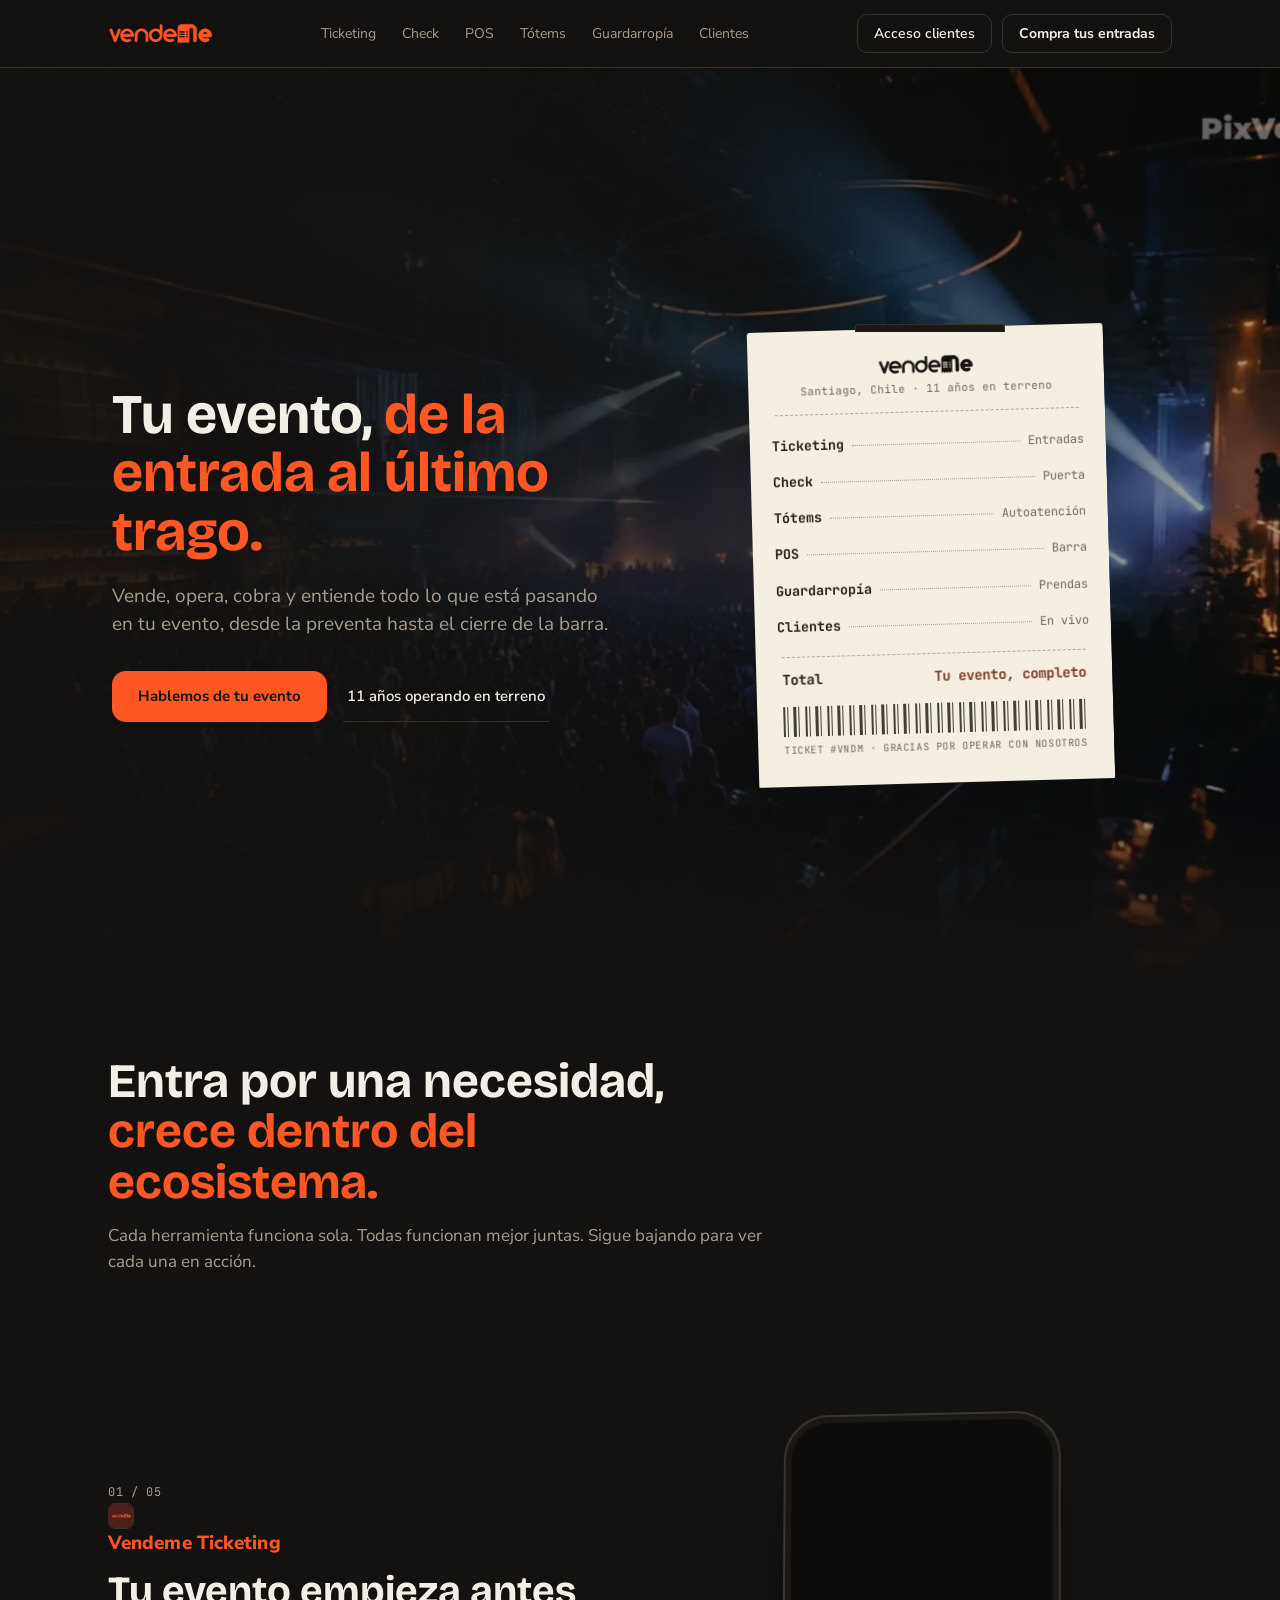
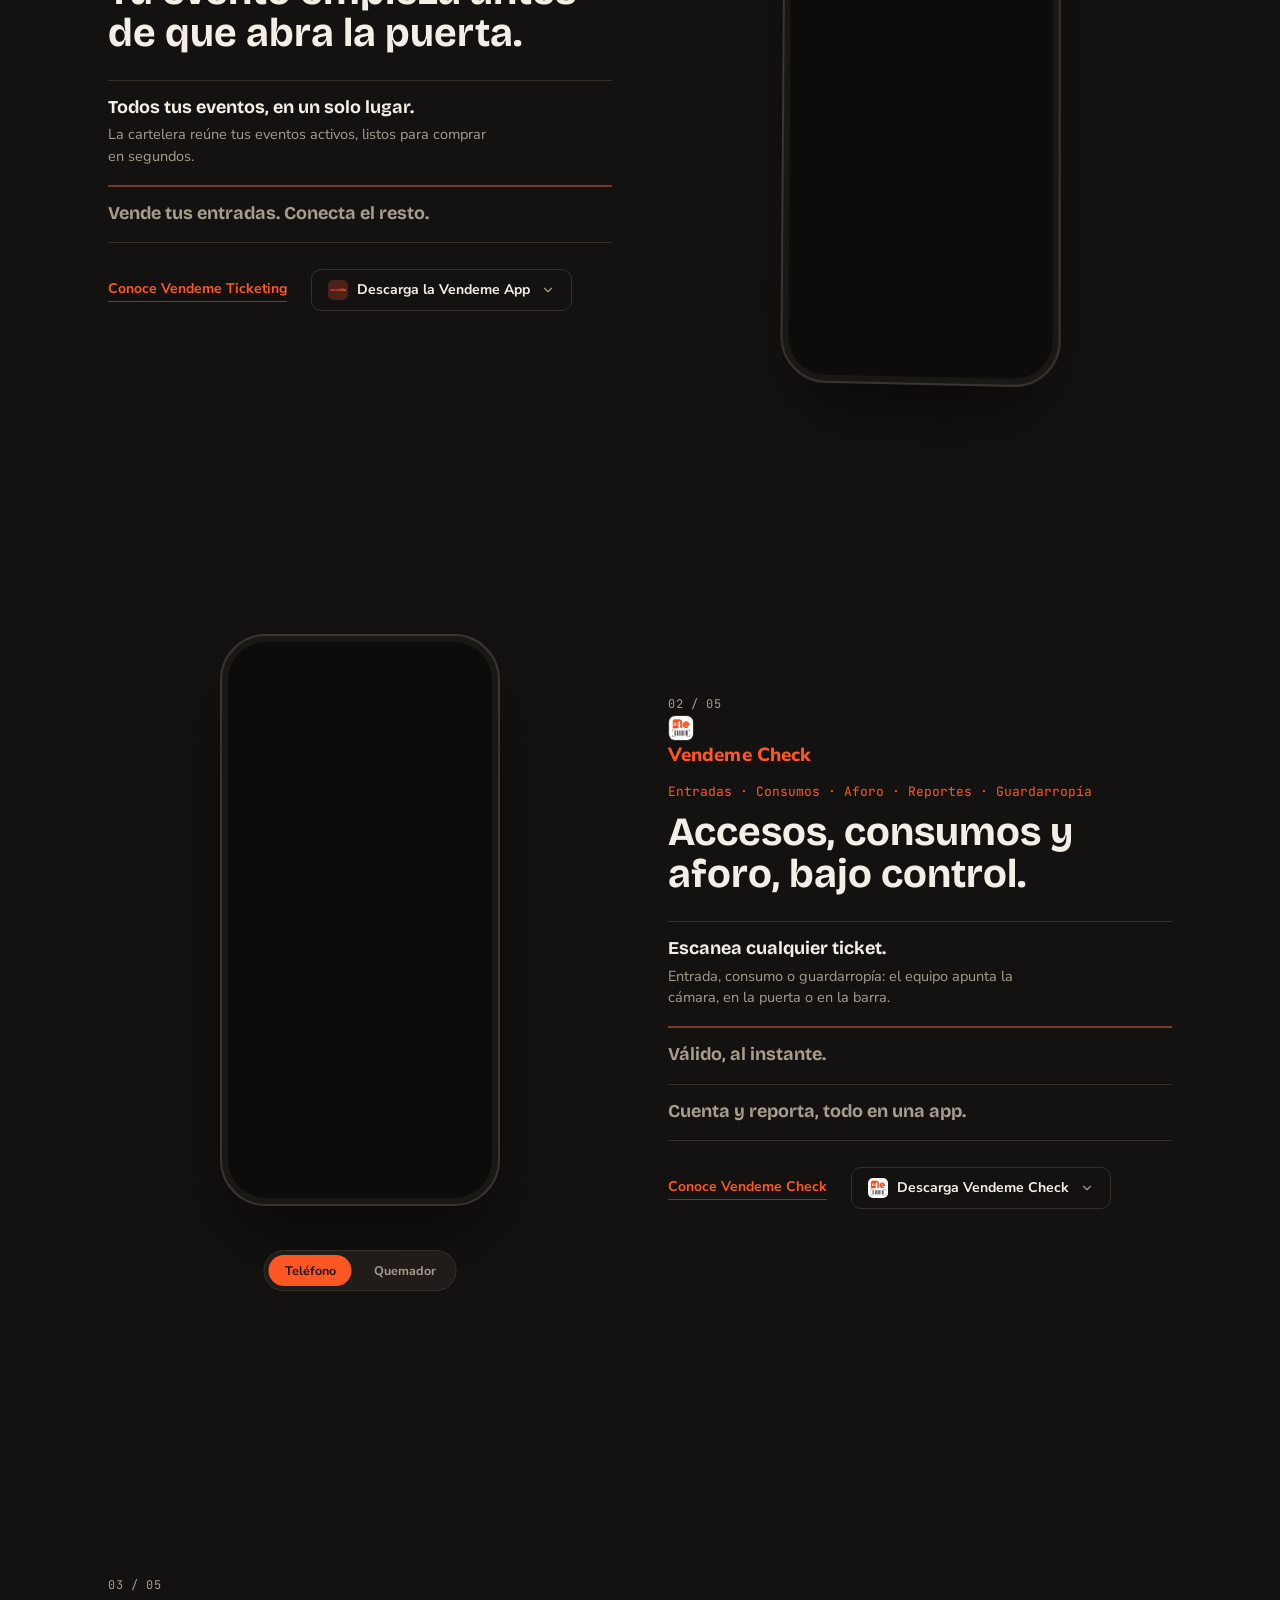
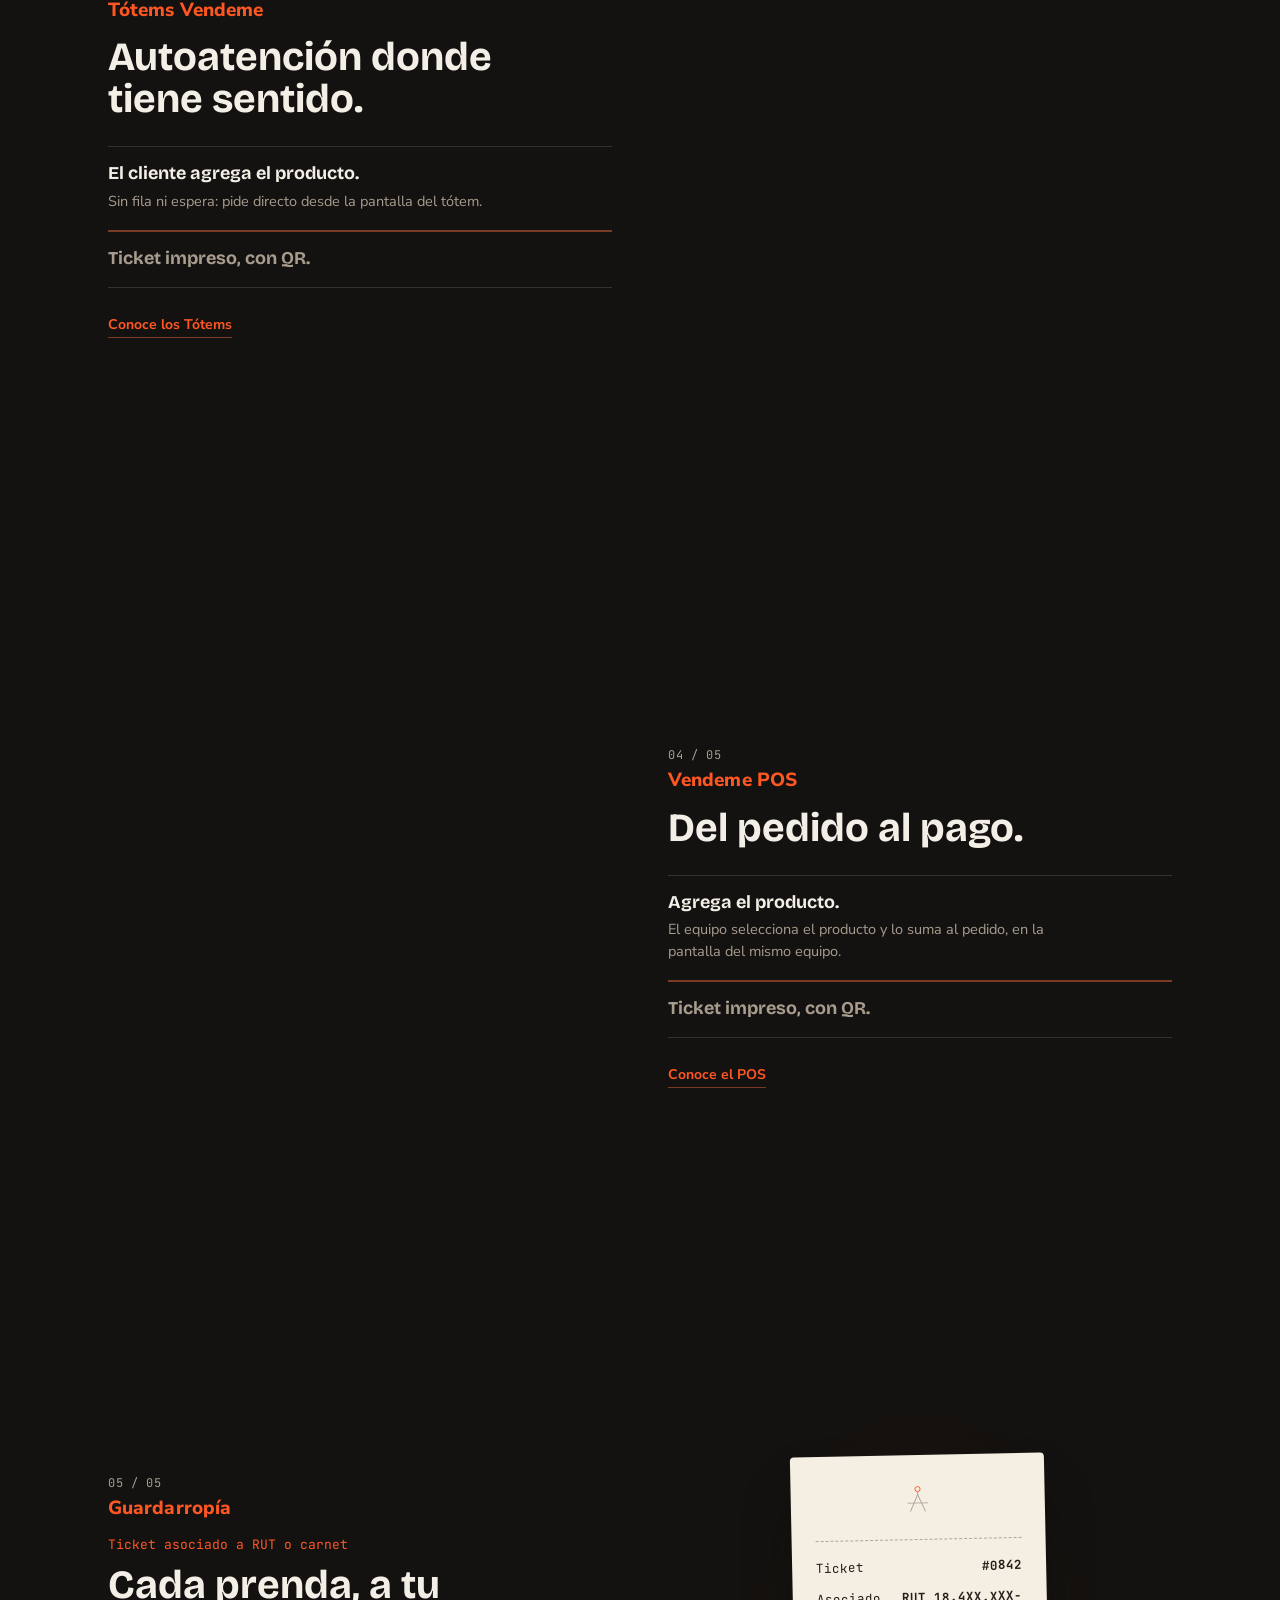
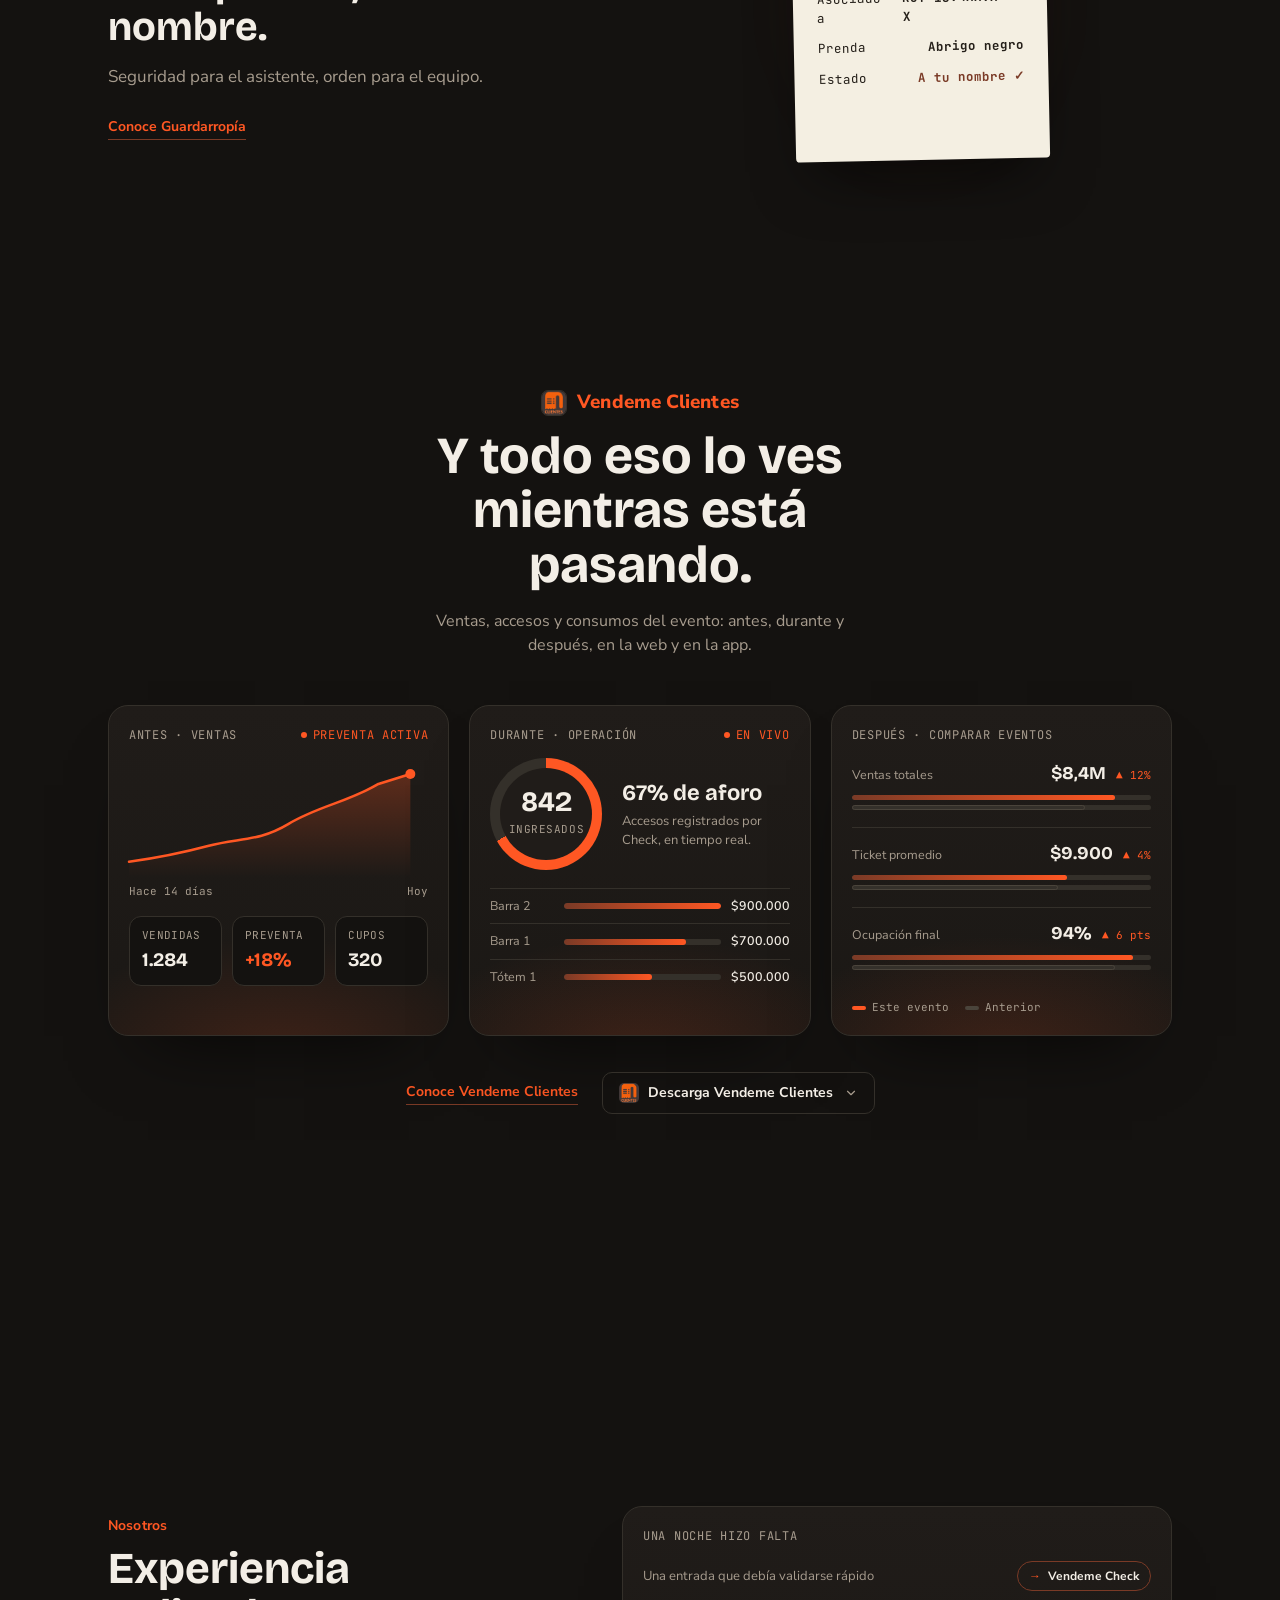
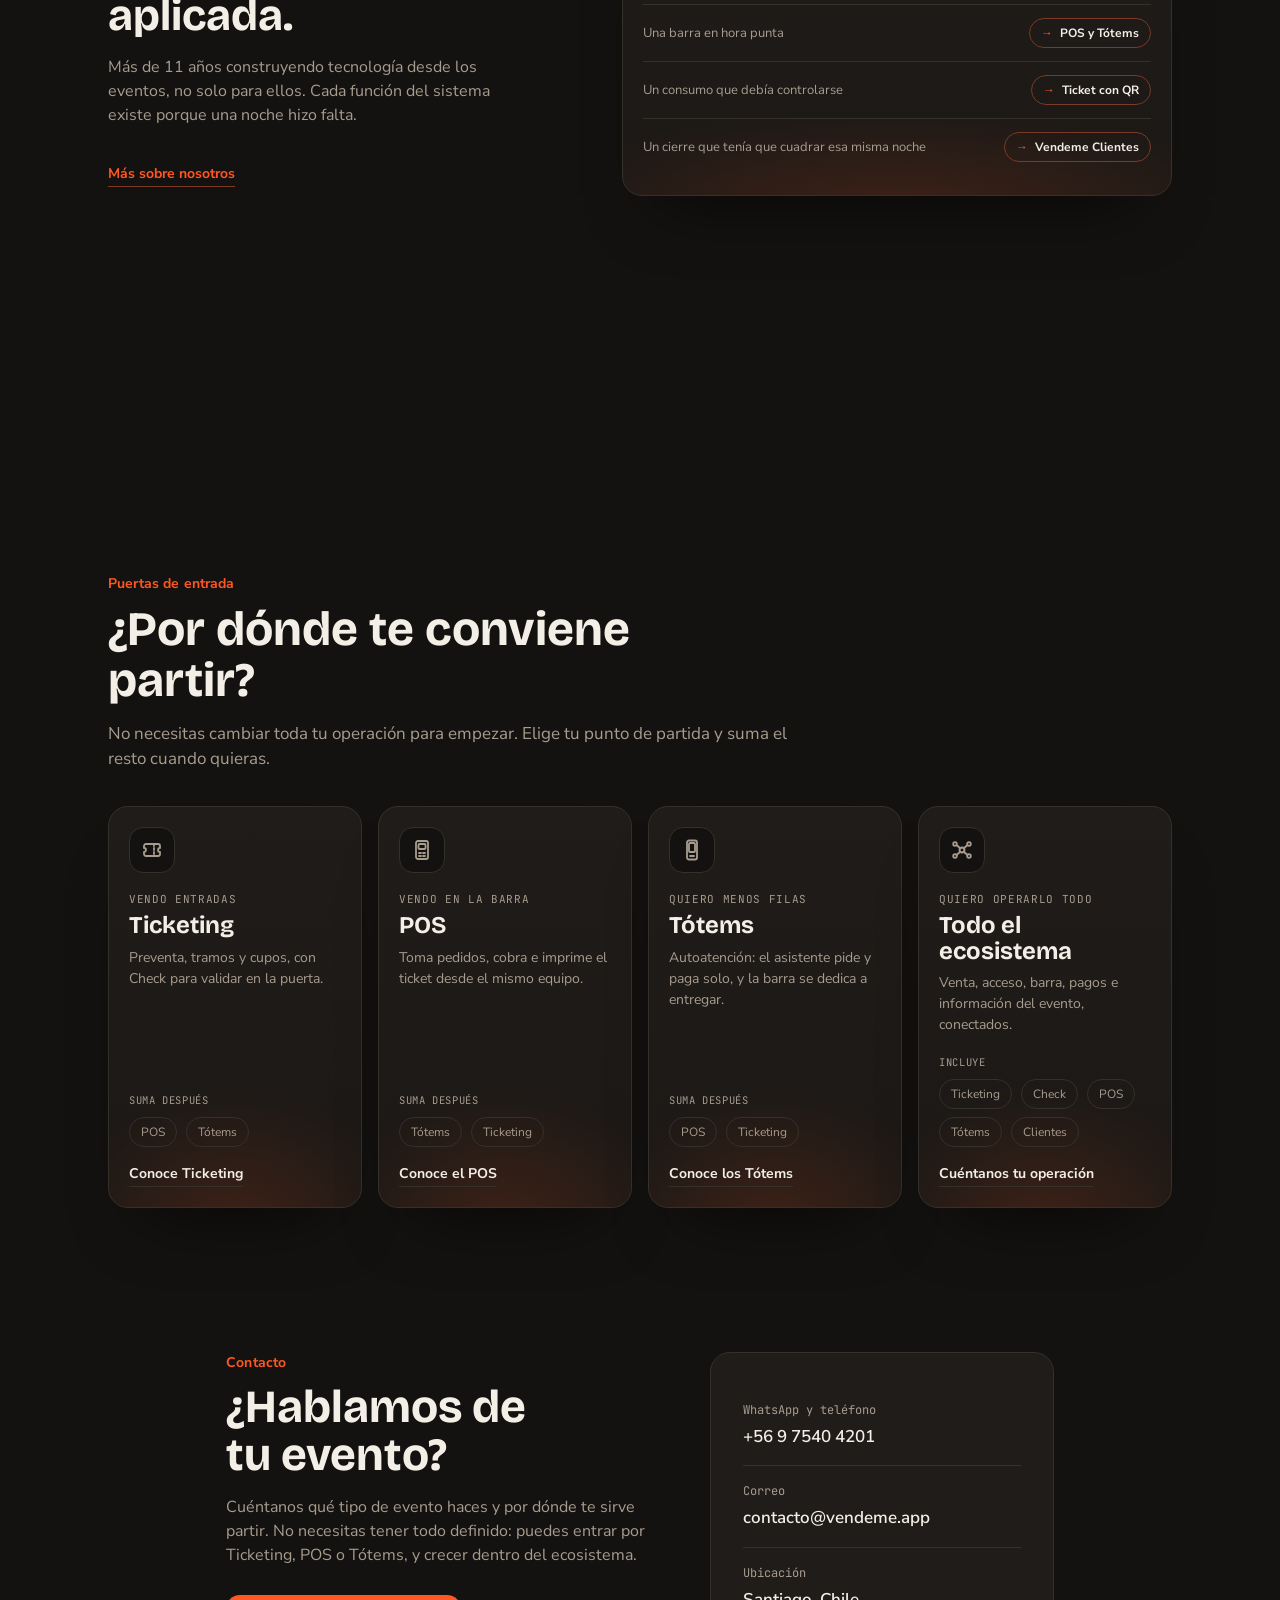
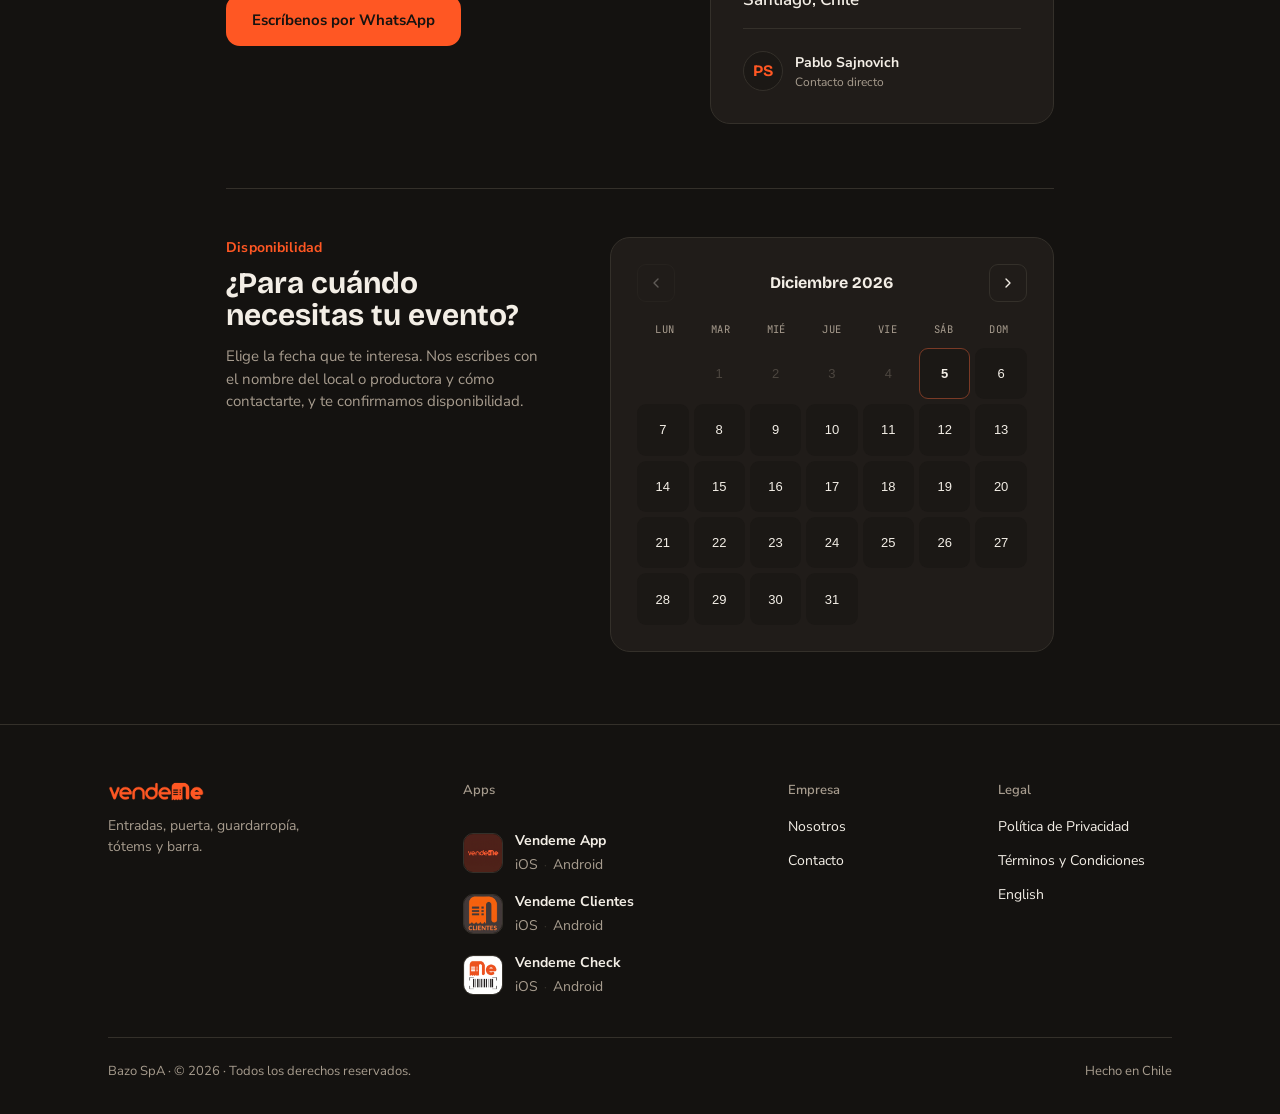
==== index.html @ c2f1e185 "Initial commit: Vendeme marketing site Static HTML/CSS/JS site (9 pages) for handoff." ====
<!DOCTYPE html>
<html lang="es">
<head>
<meta charset="UTF-8">
<meta name="viewport" content="width=device-width, initial-scale=1.0">
<link rel="icon" type="image/png" href="assets/img/favicon-32.png">
<link rel="apple-touch-icon" href="assets/img/favicon-180.png">
<title>Vendeme — Tu evento, de la entrada al último trago</title>
<meta name="description" content="Ticketing, puerta, tótems, POS y guardarropía en un solo ecosistema. Tecnología para eventos, hecha en terreno en Chile.">
<link rel="preconnect" href="https://fonts.googleapis.com">
<link href="https://fonts.googleapis.com/css2?family=Bricolage+Grotesque:wght@400;500;600;700;800&family=Nunito+Sans:wght@400;500;600;700;800&family=JetBrains+Mono:wght@400;500;700&display=swap" rel="stylesheet">
<link rel="stylesheet" href="assets/css/style.css">
</head>
<body>

<header>
  <div class="wrap nav">
    <a class="logo" href="#top" aria-label="Vendeme — inicio"><img src="assets/img/logo.png" alt="Vendeme"></a>
    <ul class="nav-links">
      <li><a href="ticketing.html">Ticketing</a></li>
      <li><a href="check.html">Check</a></li>
      <li><a href="pos.html">POS</a></li>
      <li><a href="totems.html">Tótems</a></li>
      <li><a href="guardarropia.html">Guardarropía</a></li>
      <li><a href="clientes.html">Clientes</a></li>
    </ul>
    <div class="nav-buttons">
      <a class="nav-cta" href="https://clientes.vendeme.app">Acceso clientes</a>
      <a class="nav-cta-primary" href="https://app.vendeme.app/">Compra tus entradas</a>
      <button class="nav-toggle" aria-label="Abrir menú" aria-expanded="false">
        <svg class="i-open" viewBox="0 0 24 24" fill="none" xmlns="http://www.w3.org/2000/svg"><path d="M3 6h18M3 12h18M3 18h18" stroke="currentColor" stroke-width="2" stroke-linecap="round"/></svg>
        <svg class="i-close" viewBox="0 0 24 24" fill="none" xmlns="http://www.w3.org/2000/svg"><path d="M5 5l14 14M19 5L5 19" stroke="currentColor" stroke-width="2" stroke-linecap="round"/></svg>
      </button>
    </div>
  </div>
  <div class="nav-mobile">
    <div class="wrap">
      <ul>
        <li><a href="ticketing.html">Ticketing</a></li>
        <li><a href="check.html">Check</a></li>
        <li><a href="pos.html">POS</a></li>
        <li><a href="totems.html">Tótems</a></li>
        <li><a href="guardarropia.html">Guardarropía</a></li>
        <li><a href="clientes.html">Clientes</a></li>
      </ul>
      <div class="nav-mobile-actions">
        <a class="nav-cta" href="https://clientes.vendeme.app">Acceso clientes</a>
        <a class="nav-cta-primary" href="https://app.vendeme.app/">Compra tus entradas</a>
      </div>
    </div>
  </div>
</header>

<main id="top">

  <!-- HERO -->
  <section class="hero">
    <div class="hero-media">
      <video autoplay muted loop playsinline poster="assets/img/hero-poster.webp" preload="metadata">
        <source src="video-evento-nuevo.mp4" type="video/mp4">
      </video>
    </div>
    <div class="wrap hero-grid">
      <div class="hero-content">
        <h1>Tu evento, <span class="accent">de la entrada al último trago.</span></h1>
        <p class="hero-sub">Vende, opera, cobra y entiende todo lo que está pasando en tu evento, desde la preventa hasta el cierre de la barra.</p>
        <div class="hero-actions">
          <a class="btn-primary" href="https://wa.me/56975404201?text=Hola%20Vendeme%2C%20quiero%20saber%20m%C3%A1s%20de%20sus%20servicios">Hablemos de tu evento</a>
          <a class="btn-ghost" href="nosotros.html">11 años operando en terreno</a>
        </div>
      </div>
      <div class="hero-receipt">
        <div>
          <div class="receipt-slot"></div>
          <div class="receipt-tape">
            <div class="receipt-head">
              <img class="store-logo" src="assets/img/logo-black.png" alt="vende.me">
              <span class="meta">Santiago, Chile · 11 años en terreno</span>
            </div>
            <div class="receipt-rule"></div>
            <a class="receipt-row" href="ticketing.html"><span class="name">Ticketing</span><span class="fill"></span><span class="tag">Entradas</span></a>
            <a class="receipt-row" href="check.html"><span class="name">Check</span><span class="fill"></span><span class="tag">Puerta</span></a>
            <a class="receipt-row" href="totems.html"><span class="name">Tótems</span><span class="fill"></span><span class="tag">Autoatención</span></a>
            <a class="receipt-row" href="pos.html"><span class="name">POS</span><span class="fill"></span><span class="tag">Barra</span></a>
            <a class="receipt-row" href="guardarropia.html"><span class="name">Guardarropía</span><span class="fill"></span><span class="tag">Prendas</span></a>
            <a class="receipt-row" href="clientes.html"><span class="name">Clientes</span><span class="fill"></span><span class="tag">En vivo</span></a>
            <div class="receipt-rule"></div>
            <div class="receipt-total"><span>Total</span><span class="accent">Tu evento, completo</span></div>
            <div class="receipt-barcode" aria-hidden="true"></div>
            <div class="receipt-id">TICKET #VNDM · GRACIAS POR OPERAR CON NOSOTROS</div>
          </div>
        </div>
      </div>
    </div>
  </section>

  <!-- HERRAMIENTAS: cinco capítulos, uno por herramienta, revelados con scroll -->
  <section class="block" id="herramientas" style="min-height:auto; padding:88px 0 0;">
    <div class="wrap">
      <div class="tools-intro">
        <h2>Entra por una necesidad, <span class="accent">crece dentro del ecosistema.</span></h2>
        <p>Cada herramienta funciona sola. Todas funcionan mejor juntas. Sigue bajando para ver cada una en acción.</p>
      </div>
    </div>

    <nav class="chapter-rail" aria-label="Navegación Vendeme">
      <a href="#chapter-ticketing" data-chapter="ticketing"><span class="chapter-rail-dot"></span><span class="chapter-rail-label">Ticketing</span></a>
      <a href="#chapter-check" data-chapter="check"><span class="chapter-rail-dot"></span><span class="chapter-rail-label">Check</span></a>
      <a href="#chapter-totems" data-chapter="totems"><span class="chapter-rail-dot"></span><span class="chapter-rail-label">Tótems</span></a>
      <a href="#chapter-pos" data-chapter="pos"><span class="chapter-rail-dot"></span><span class="chapter-rail-label">POS</span></a>
      <a href="#chapter-guardarropia" data-chapter="guardarropia"><span class="chapter-rail-dot"></span><span class="chapter-rail-label">Guardarropía</span></a>
      <span class="chapter-rail-divider" aria-hidden="true"></span>
      <a href="nosotros.html"><span class="chapter-rail-dot"></span><span class="chapter-rail-label">Nosotros</span></a>
      <a href="contacto.html"><span class="chapter-rail-dot"></span><span class="chapter-rail-label">Contacto</span></a>
    </nav>

    <div class="chapters">

      <!-- 01 · Ticketing -->
      <section class="tool-chapter" id="chapter-ticketing" data-chapter="ticketing">
        <div class="wrap">
          <div class="tool-grid">
            <div class="tool-copy">
              <div class="chapter-index">01 / 05</div>
              <div class="pin-kicker kicker-app"><img class="kicker-icon" src="assets/img/app-icon-app.png" alt="" width="26" height="26" loading="lazy">Vendeme Ticketing</div>
              <h3 class="tool-title">Tu evento empieza antes de que abra la puerta.</h3>
              <ol class="tool-beats">
                <li><button class="tool-beat active" type="button">
                  <span class="beat-title">Todos tus eventos, en un solo lugar.</span>
                  <span class="beat-text">La cartelera reúne tus eventos activos, listos para comprar en segundos.</span>
                  <i class="beat-bar" aria-hidden="true"></i>
                </button></li>
                <li><button class="tool-beat" type="button">
                  <span class="beat-title">Vende tus entradas. Conecta el resto.</span>
                  <span class="beat-text">Preventa, cupos y beneficios, listos antes de que abra la puerta.</span>
                  <i class="beat-bar" aria-hidden="true"></i>
                </button></li>
              </ol>
              <div class="tool-actions">
                <a class="link" href="ticketing.html">Conoce Vendeme Ticketing</a>
                <div class="dl">
                  <button class="btn-dl" type="button" aria-haspopup="true" aria-expanded="false">
                    <img class="btn-dl-icon" src="assets/img/app-icon-app.png" alt="" width="20" height="20" loading="lazy">
                    Descarga la Vendeme App
                    <svg class="chev" viewBox="0 0 24 24" fill="none" stroke="currentColor" stroke-width="2" stroke-linecap="round" stroke-linejoin="round" aria-hidden="true"><path d="M6 9l6 6 6-6"/></svg>
                  </button>
                  <div class="dl-menu" role="menu">
                    <a role="menuitem" href="https://apps.apple.com/cl/app/vendeme/id995637028" target="_blank" rel="noopener">App Store <small>iPhone</small></a>
                    <a role="menuitem" href="https://play.google.com/store/apps/details?id=cl.bazo.vendemeapp&amp;hl=es_419" target="_blank" rel="noopener">Google Play <small>Android</small></a>
                  </div>
                </div>
              </div>
            </div>
            <div class="tool-stage is-phone">
              <div class="ticket-phone device-frame" style="--tilt:-6deg;">
                <div class="notch"></div>
                <div class="device-screen">
                  <div class="screen-panel active" data-stage="0"><img src="assets/img/ticketing-cartelera-celular.webp" alt="Cartelera de eventos en la app Vendeme"></div>
                  <div class="screen-panel" data-stage="1"><img src="assets/img/ticketing-entrada-celular.webp" alt="Entrada con código QR en la app Vendeme"></div>
                </div>
              </div>
            </div>
          </div>
        </div>
      </section>

      <!-- 02 · Check -->
      <section class="tool-chapter" id="chapter-check" data-chapter="check">
        <div class="wrap">
          <div class="tool-grid reverse">
            <div class="tool-copy">
              <div class="chapter-index">02 / 05</div>
              <div class="pin-kicker kicker-app"><img class="kicker-icon" src="assets/img/app-icon-check.png" alt="" width="26" height="26" loading="lazy">Vendeme Check</div>
              <span class="spec">Entradas · Consumos · Aforo · Reportes · Guardarropía</span>
              <h3 class="tool-title">Accesos, consumos y aforo, bajo control.</h3>
              <ol class="tool-beats">
                <li><button class="tool-beat active" type="button">
                  <span class="beat-title">Escanea cualquier ticket.</span>
                  <span class="beat-text">Entrada, consumo o guardarropía: el equipo apunta la cámara, en la puerta o en la barra.</span>
                  <i class="beat-bar" aria-hidden="true"></i>
                </button></li>
                <li><button class="tool-beat" type="button">
                  <span class="beat-title">Válido, al instante.</span>
                  <span class="beat-text">Verde, y el asistente pasa. Sin ambigüedad, sin fila.</span>
                  <i class="beat-bar" aria-hidden="true"></i>
                </button></li>
                <li><button class="tool-beat" type="button">
                  <span class="beat-title">Cuenta y reporta, todo en una app.</span>
                  <span class="beat-text">Aforo manual sincronizado en vivo, y reportes de terreno con foto y contexto.</span>
                  <i class="beat-bar" aria-hidden="true"></i>
                </button></li>
              </ol>
              <div class="tool-actions">
                <a class="link" href="check.html">Conoce Vendeme Check</a>
                <div class="dl">
                  <button class="btn-dl" type="button" aria-haspopup="true" aria-expanded="false">
                    <img class="btn-dl-icon" src="assets/img/app-icon-check.png" alt="" width="20" height="20" loading="lazy">
                    Descarga Vendeme Check
                    <svg class="chev" viewBox="0 0 24 24" fill="none" stroke="currentColor" stroke-width="2" stroke-linecap="round" stroke-linejoin="round" aria-hidden="true"><path d="M6 9l6 6 6-6"/></svg>
                  </button>
                  <div class="dl-menu" role="menu">
                    <a role="menuitem" href="https://apps.apple.com/cl/app/vendeme-check/id1490351162" target="_blank" rel="noopener">App Store <small>iPhone</small></a>
                    <a role="menuitem" href="https://play.google.com/store/apps/details?id=cl.bazo.vendemecheck&amp;hl=es_CL" target="_blank" rel="noopener">Google Play <small>Android</small></a>
                  </div>
                </div>
              </div>
            </div>
            <div class="tool-stage is-phone check-visual">
              <div class="check-visual-mode active" data-mode="phone">
                <div class="device-frame" style="--tilt:-6deg;">
                  <div class="notch"></div>
                  <div class="device-screen">
                    <div class="screen-panel active" data-stage="0">
                      <h4>Escaneando</h4>
                      <div class="scan-viewfinder">
                        <span class="corner tl"></span><span class="corner tr"></span>
                        <span class="corner bl"></span><span class="corner br"></span>
                        <span class="scan-line"></span>
                      </div>
                      <div class="device-row"><span>Cámara activa</span><span class="up">●</span></div>
                    </div>
                    <div class="screen-panel" data-stage="1">
                      <div class="check-result valid">
                        <span class="badge"><svg viewBox="0 0 24 24" fill="none"><path d="M4 12l5 5L20 6" stroke="currentColor" stroke-width="2.5" stroke-linecap="round" stroke-linejoin="round"/></svg></span>
                        <h4>Entrada válida</h4>
                        <span class="sub">Ticket #VD-38291 · General</span>
                      </div>
                    </div>
                    <div class="screen-panel" data-stage="2">
                      <h4>Aforo manual</h4>
                      <div class="tally-counter">
                        <span class="tally-btn" aria-hidden="true">−</span>
                        <div class="tally-value"><strong class="count-up">842</strong><span>ingresados</span></div>
                        <span class="tally-btn" aria-hidden="true">+</span>
                      </div>
                      <div class="device-row"><span>Sincronizado con</span><strong>Vendeme Clientes</strong></div>
                    </div>
                  </div>
                </div>
              </div>
              <div class="check-visual-mode" data-mode="quemador">
                <div class="device3d fixed-width" style="width:240px; height:auto;">
                  <div class="ambient" style="background-image:url('assets/img/check-r017-amb.webp')" aria-hidden="true"></div>
                  <img src="assets/img/check-r017.webp" width="600" height="742" alt="Quemador Vendeme Check, lector dedicado R-017" data-fallback>
                  <div class="photo-fallback">
                    <svg viewBox="0 0 120 120" fill="none" xmlns="http://www.w3.org/2000/svg">
                      <path d="M20 100V40a10 10 0 0 1 10-10h60a10 10 0 0 1 10 10v60" stroke="#a79c8e" stroke-width="2.5"/>
                      <rect x="42" y="26" width="36" height="52" rx="4" stroke="#ff5723" stroke-width="2.5"/>
                      <path d="M50 52l8 8 14-16" stroke="#ff5723" stroke-width="3" stroke-linecap="round" stroke-linejoin="round"/>
                      <line x1="20" y1="100" x2="100" y2="100" stroke="#a79c8e" stroke-width="2.5"/>
                    </svg>
                  </div>
                </div>
              </div>
              <div class="check-visual-toggle">
                <button class="cv-btn active" data-mode="phone" type="button">Teléfono</button>
                <button class="cv-btn" data-mode="quemador" type="button">Quemador</button>
              </div>
            </div>
          </div>
        </div>
      </section>

      <!-- 03 · Tótems -->
      <section class="tool-chapter" id="chapter-totems" data-chapter="totems">
        <div class="wrap">
          <div class="tool-grid">
            <div class="tool-copy">
              <div class="chapter-index">03 / 05</div>
              <div class="pin-kicker">Tótems Vendeme</div>
              <h3 class="tool-title">Autoatención donde tiene sentido.</h3>
              <ol class="tool-beats">
                <li><button class="tool-beat active" type="button">
                  <span class="beat-title">El cliente agrega el producto.</span>
                  <span class="beat-text">Sin fila ni espera: pide directo desde la pantalla del tótem.</span>
                  <i class="beat-bar" aria-hidden="true"></i>
                </button></li>
                <li><button class="tool-beat" type="button">
                  <span class="beat-title">Ticket impreso, con QR.</span>
                  <span class="beat-text">Listo para retirar en barra, al instante.</span>
                  <i class="beat-bar" aria-hidden="true"></i>
                </button></li>
              </ol>
              <a class="link" href="totems.html">Conoce los Tótems</a>
            </div>
            <div class="tool-stage is-photo">
              <div class="device3d tall" id="home-totems-device">
                <div class="ambient" style="background-image:url('assets/img/totem-tall-amb.webp')" aria-hidden="true"></div>
                <img src="assets/img/totem-tall.webp" width="600" height="1122" alt="Tótem de autoatención Vendeme" data-fallback>
                <div class="photo-fallback"><img data-src="assets/img/totem-app-mockup.png" alt="Tótem Vendeme con el catálogo en pantalla" style="max-width:70%; height:auto; filter:drop-shadow(0 25px 35px rgba(0,0,0,0.5));"></div>
                <div class="totem-screen-frame">
                  <div class="device-screen">
                    <div class="screen-panel active" data-stage="0">
                      <h4>Todo · Promo · Botellas</h4>
                      <div class="device-row"><span>Austral Patagonia 330cc</span><strong>$2.000</strong></div>
                      <div class="device-row"><span>Redbull 250cc</span><strong>$8.000</strong></div>
                      <div class="device-row"><span>Alto del Carmen 35°</span><strong>$5.000</strong></div>
                    </div>
                    <div class="screen-panel center" data-stage="1">
                      <h4>Ticket #5107</h4>
                      <div class="qr-grid">
<div class="c on"></div><div class="c on"></div><div class="c on"></div><div class="c on"></div><div class="c on"></div><div class="c "></div><div class="c on"></div>
<div class="c on"></div><div class="c "></div><div class="c "></div><div class="c "></div><div class="c on"></div><div class="c "></div><div class="c on"></div>
<div class="c on"></div><div class="c "></div><div class="c on"></div><div class="c "></div><div class="c on"></div><div class="c "></div><div class="c on"></div>
<div class="c on"></div><div class="c "></div><div class="c "></div><div class="c "></div><div class="c on"></div><div class="c "></div><div class="c "></div>
<div class="c on"></div><div class="c on"></div><div class="c on"></div><div class="c on"></div><div class="c on"></div><div class="c "></div><div class="c on"></div>
<div class="c "></div><div class="c "></div><div class="c "></div><div class="c "></div><div class="c "></div><div class="c "></div><div class="c on"></div>
<div class="c on"></div><div class="c "></div><div class="c on"></div><div class="c on"></div><div class="c "></div><div class="c on"></div><div class="c "></div>
                        <div class="qr-logo"><img src="assets/img/ticket-mark-black.png" alt=""></div>
                      </div>
                      <p style="color:var(--muted); font-size:12px; margin-top:10px;">Retirar en barra</p>
                    </div>
                  </div>
                </div>
              </div>
            </div>
          </div>
        </div>
      </section>

      <!-- 04 · POS -->
      <section class="tool-chapter" id="chapter-pos" data-chapter="pos">
        <div class="wrap">
          <div class="tool-grid reverse">
            <div class="tool-copy">
              <div class="chapter-index">04 / 05</div>
              <div class="pin-kicker">Vendeme POS</div>
              <h3 class="tool-title">Del pedido al pago.</h3>
              <ol class="tool-beats">
                <li><button class="tool-beat active" type="button">
                  <span class="beat-title">Agrega el producto.</span>
                  <span class="beat-text">El equipo selecciona el producto y lo suma al pedido, en la pantalla del mismo equipo.</span>
                  <i class="beat-bar" aria-hidden="true"></i>
                </button></li>
                <li><button class="tool-beat" type="button">
                  <span class="beat-title">Ticket impreso, con QR.</span>
                  <span class="beat-text">La venta queda registrada al instante en Vendeme Clientes.</span>
                  <i class="beat-bar" aria-hidden="true"></i>
                </button></li>
              </ol>
              <a class="link" href="pos.html">Conoce el POS</a>
            </div>
            <div class="tool-stage is-photo">
              <div class="device3d" id="home-pos-device">
                <div class="ambient" style="background-image:url('assets/img/pos-cutout-amb.webp')" aria-hidden="true"></div>
                <img src="assets/img/pos-cutout.webp" width="600" height="1298" alt="Terminal POS Vendeme" data-fallback>
                <div class="photo-fallback"><img data-src="assets/img/pos-app-screenshot.png" alt="Vendeme POS corriendo en un Sunmi P3" style="max-width:80%; height:auto; filter:drop-shadow(0 25px 35px rgba(0,0,0,0.5));"></div>
                <div class="pos-screen-frame">
                  <div class="device-screen">
                    <div class="screen-panel active" data-stage="0">
                      <h4>Todos los productos</h4>
                      <div class="device-row"><span>Alto del Carmen 35°</span><strong>$5.000</strong></div>
                      <div class="device-row"><span>Austral Lager 330cc</span><strong>$2.000</strong></div>
                      <div class="device-row"><span>Cacique Añejo</span><strong>$5.000</strong></div>
                    </div>
                    <div class="screen-panel center" data-stage="1">
                      <h4>Ticket #4821</h4>
                      <div class="qr-grid">
<div class="c on"></div><div class="c on"></div><div class="c on"></div><div class="c on"></div><div class="c on"></div><div class="c "></div><div class="c on"></div>
<div class="c on"></div><div class="c "></div><div class="c "></div><div class="c "></div><div class="c on"></div><div class="c "></div><div class="c on"></div>
<div class="c on"></div><div class="c "></div><div class="c on"></div><div class="c "></div><div class="c on"></div><div class="c "></div><div class="c on"></div>
<div class="c on"></div><div class="c "></div><div class="c "></div><div class="c "></div><div class="c on"></div><div class="c "></div><div class="c "></div>
<div class="c on"></div><div class="c on"></div><div class="c on"></div><div class="c on"></div><div class="c on"></div><div class="c "></div><div class="c on"></div>
<div class="c "></div><div class="c "></div><div class="c "></div><div class="c "></div><div class="c "></div><div class="c "></div><div class="c on"></div>
<div class="c on"></div><div class="c "></div><div class="c on"></div><div class="c on"></div><div class="c "></div><div class="c on"></div><div class="c "></div>
                        <div class="qr-logo"><img src="assets/img/ticket-mark-black.png" alt=""></div>
                      </div>
                    </div>
                  </div>
                </div>
              </div>
            </div>
          </div>
        </div>
      </section>

      <!-- 05 · Guardarropía -->
      <section class="tool-chapter" id="chapter-guardarropia" data-chapter="guardarropia">
        <div class="wrap">
          <div class="tool-grid">
            <div class="tool-copy">
              <div class="chapter-index">05 / 05</div>
              <div class="pin-kicker">Guardarropía</div>
              <span class="spec">Ticket asociado a RUT o carnet</span>
              <h3 class="tool-title">Cada prenda, a tu nombre.</h3>
              <p class="tool-lead">Seguridad para el asistente, orden para el equipo.</p>
              <a class="link" href="guardarropia.html">Conoce Guardarropía</a>
            </div>
            <div class="tool-stage is-ticket">
              <div class="vc-ticket-stage">
                <div class="claim-ticket scanning">
                  <div class="claim-ticket-top">
                    <svg viewBox="0 0 120 120" fill="none" xmlns="http://www.w3.org/2000/svg">
                      <circle cx="60" cy="22" r="7" stroke="#ff5723" stroke-width="2.5"/>
                      <path d="M60 29v8M40 82l20-45 20 45" stroke="#a79c8e" stroke-width="2.5" stroke-linecap="round" stroke-linejoin="round"/>
                      <path d="M32 60h56" stroke="#a79c8e" stroke-width="2"/>
                    </svg>
                  </div>
                  <div class="claim-ticket-rule"></div>
                  <div class="claim-ticket-row"><span>Ticket</span><strong>#0842</strong></div>
                  <div class="claim-ticket-row"><span>Asociado a</span><strong>RUT 18.4XX.XXX-X</strong></div>
                  <div class="claim-ticket-row"><span>Prenda</span><strong>Abrigo negro</strong></div>
                  <div class="claim-ticket-row"><span>Estado</span><strong class="up">A tu nombre ✓</strong></div>
                  <div class="claim-scan"></div>
                  <div class="claim-stamp">ENTREGADO</div>
                </div>
              </div>
            </div>
          </div>
        </div>
      </section>

    </div>
  </section>

  <!-- CLIENTES PANEL -->
  <section class="block panel" id="clientes">
    <div class="wrap">
      <div class="kicker kicker-app" style="justify-content:center;"><img class="kicker-icon" src="assets/img/app-icon-clientes.png" alt="" width="26" height="26" loading="lazy">Vendeme Clientes</div>
      <h2>Y todo eso lo ves mientras está pasando.</h2>
      <p style="color:var(--muted); max-width:44ch; margin:16px auto 0; font-size:16px;">
        Ventas, accesos y consumos del evento: antes, durante y después, en la web y en la app.
      </p>
      <div class="card-row" role="region" aria-label="Antes, durante y después del evento" tabindex="0">
        <div class="vc">
          <div class="vc-label"><span>Antes · Ventas</span><span class="vc-live">Preventa activa</span></div>
          <svg class="vc-chart" viewBox="0 0 300 120" aria-hidden="true">
            <defs><linearGradient id="vcArea" x1="0" y1="0" x2="0" y2="1"><stop offset="0" stop-color="#ff5723" stop-opacity=".28"/><stop offset="1" stop-color="#ff5723" stop-opacity="0"/></linearGradient></defs>
            <path class="vc-area" d="M0 104 C30 100 50 96 80 88 C110 80 130 84 160 66 C190 48 220 44 250 26 L282 16 L282 120 L0 120Z" fill="url(#vcArea)"/>
            <path class="vc-line" pathLength="1" d="M0 104 C30 100 50 96 80 88 C110 80 130 84 160 66 C190 48 220 44 250 26 L282 16"/>
            <circle class="vc-now" cx="282" cy="16" r="5"/>
          </svg>
          <div class="vc-axis"><span>Hace 14 días</span><span>Hoy</span></div>
          <div class="vc-stats">
            <div class="vc-stat"><b>Vendidas</b><strong>1.284</strong></div>
            <div class="vc-stat"><b>Preventa</b><strong class="up">+18%</strong></div>
            <div class="vc-stat"><b>Cupos</b><strong>320</strong></div>
          </div>
        </div>
        <div class="vc">
          <div class="vc-label"><span>Durante · Operación</span><span class="vc-live">En vivo</span></div>
          <div class="vc-live-row">
            <div class="vc-ring"><div><strong data-tally>842</strong><span>ingresados</span></div></div>
            <div class="vc-live-side"><strong>67% de aforo</strong>Accesos registrados por Check, en tiempo real.</div>
          </div>
          <div class="vc-hbar"><span>Barra 2</span><div class="vc-bar grow"><i style="--w:100%"></i></div><strong>$900.000</strong></div>
          <div class="vc-hbar"><span>Barra 1</span><div class="vc-bar grow"><i style="--w:78%"></i></div><strong>$700.000</strong></div>
          <div class="vc-hbar"><span>Tótem 1</span><div class="vc-bar grow"><i style="--w:56%"></i></div><strong>$500.000</strong></div>
        </div>
        <div class="vc">
          <div class="vc-label"><span>Después · Comparar eventos</span></div>
          <div class="vc-cmp">
            <div class="vc-cmp-top"><span>Ventas totales</span><strong>$8,4M</strong><em>▲ 12%</em></div>
            <div class="vc-bar grow"><i style="--w:88%"></i></div>
            <div class="vc-bar prev grow"><i style="--w:78%"></i></div>
          </div>
          <div class="vc-cmp">
            <div class="vc-cmp-top"><span>Ticket promedio</span><strong>$9.900</strong><em>▲ 4%</em></div>
            <div class="vc-bar grow"><i style="--w:72%"></i></div>
            <div class="vc-bar prev grow"><i style="--w:69%"></i></div>
          </div>
          <div class="vc-cmp">
            <div class="vc-cmp-top"><span>Ocupación final</span><strong>94%</strong><em>▲ 6 pts</em></div>
            <div class="vc-bar grow"><i style="--w:94%"></i></div>
            <div class="vc-bar prev grow"><i style="--w:88%"></i></div>
          </div>
          <div class="vc-legend"><span><i></i>Este evento</span><span><i class="prev"></i>Anterior</span></div>
        </div>
      </div>
      <div class="tool-actions center">
        <a class="link" href="clientes.html">Conoce Vendeme Clientes</a>
        <div class="dl">
          <button class="btn-dl" type="button" aria-haspopup="true" aria-expanded="false">
            <img class="btn-dl-icon" src="assets/img/app-icon-clientes.png" alt="" width="20" height="20" loading="lazy">
            Descarga Vendeme Clientes
            <svg class="chev" viewBox="0 0 24 24" fill="none" stroke="currentColor" stroke-width="2" stroke-linecap="round" stroke-linejoin="round" aria-hidden="true"><path d="M6 9l6 6 6-6"/></svg>
          </button>
          <div class="dl-menu" role="menu">
            <a role="menuitem" href="https://apps.apple.com/cl/app/vendeme-clientes/id6499478332" target="_blank" rel="noopener">App Store <small>iPhone</small></a>
            <a role="menuitem" href="https://play.google.com/store/apps/details?id=cl.bazo.vendemeclient&amp;hl=es_CL" target="_blank" rel="noopener">Google Play <small>Android</small></a>
          </div>
        </div>
      </div>
    </div>
  </section>

  <!-- NOSOTROS -->
  <section class="block nosotros" id="nosotros">
    <div class="wrap row">
      <div class="copy">
        <div class="kicker">Nosotros</div>
        <h2>Experiencia aplicada.</h2>
        <p>Más de 11 años construyendo tecnología desde los eventos, no solo para ellos. Cada función del sistema existe porque una noche hizo falta.</p>
        <a class="link" style="display:inline-block; margin-top:20px;" href="nosotros.html">Más sobre nosotros</a>
      </div>
      <div class="vc" aria-hidden="true">
        <div class="vc-label"><span>Una noche hizo falta</span></div>
        <div class="vc-story"><span class="was">Una entrada que debía validarse rápido</span><b class="became">Vendeme Check</b></div>
        <div class="vc-story"><span class="was">Una barra en hora punta</span><b class="became">POS y Tótems</b></div>
        <div class="vc-story"><span class="was">Un consumo que debía controlarse</span><b class="became">Ticket con QR</b></div>
        <div class="vc-story"><span class="was">Un cierre que tenía que cuadrar esa misma noche</span><b class="became">Vendeme Clientes</b></div>
      </div>
    </div>
  </section>

  <!-- PUERTAS DE ENTRADA -->
  <section class="block" id="puertas">
    <div class="wrap">
      <div class="tools-intro">
        <div class="kicker">Puertas de entrada</div>
        <h2>¿Por dónde te conviene partir?</h2>
        <p>No necesitas cambiar toda tu operación para empezar. Elige tu punto de partida y suma el resto cuando quieras.</p>
      </div>
      <div class="vc-steps" role="region" aria-label="Puertas de entrada" tabindex="0">
        <div class="vc vc-doorcard">
          <span class="vc-ico" aria-hidden="true"><svg viewBox="0 0 24 24"><path d="M4 8a2 2 0 0 1 2-2h12a2 2 0 0 1 2 2v2a2 2 0 0 0 0 4v2a2 2 0 0 1-2 2H6a2 2 0 0 1-2-2v-2a2 2 0 0 0 0-4z"/><path d="M14 6v12" stroke-dasharray="2 2"/></svg></span>
          <span class="eyebrow">Vendo entradas</span>
          <h3>Ticketing</h3>
          <p>Preventa, tramos y cupos, con Check para validar en la puerta.</p>
          <div class="add"><small>Suma después</small><div class="vc-route"><span class="to">POS</span><span class="to">Tótems</span></div></div>
          <a class="link" href="ticketing.html">Conoce Ticketing</a>
        </div>
        <div class="vc vc-doorcard">
          <span class="vc-ico" aria-hidden="true"><svg viewBox="0 0 24 24"><rect x="6" y="3" width="12" height="18" rx="2"/><rect x="8.5" y="6" width="7" height="5" rx="1"/><path d="M9 15h2M13 15h2M9 18h2M13 18h2"/></svg></span>
          <span class="eyebrow">Vendo en la barra</span>
          <h3>POS</h3>
          <p>Toma pedidos, cobra e imprime el ticket desde el mismo equipo.</p>
          <div class="add"><small>Suma después</small><div class="vc-route"><span class="to">Tótems</span><span class="to">Ticketing</span></div></div>
          <a class="link" href="pos.html">Conoce el POS</a>
        </div>
        <div class="vc vc-doorcard">
          <span class="vc-ico" aria-hidden="true"><svg viewBox="0 0 24 24"><rect x="7" y="2.5" width="10" height="19" rx="2"/><rect x="9" y="5" width="6" height="9" rx="1"/><path d="M10 18h4"/></svg></span>
          <span class="eyebrow">Quiero menos filas</span>
          <h3>Tótems</h3>
          <p>Autoatención: el asistente pide y paga solo, y la barra se dedica a entregar.</p>
          <div class="add"><small>Suma después</small><div class="vc-route"><span class="to">POS</span><span class="to">Ticketing</span></div></div>
          <a class="link" href="totems.html">Conoce los Tótems</a>
        </div>
        <div class="vc vc-doorcard">
          <span class="vc-ico" aria-hidden="true"><svg viewBox="0 0 24 24"><circle cx="12" cy="12" r="2.5"/><circle cx="5" cy="6" r="1.8"/><circle cx="19" cy="6" r="1.8"/><circle cx="5" cy="18" r="1.8"/><circle cx="19" cy="18" r="1.8"/><path d="M6.5 7l4 3.5M17.5 7l-4 3.5M6.5 17l4-3.5M17.5 17l-4-3.5"/></svg></span>
          <span class="eyebrow">Quiero operarlo todo</span>
          <h3>Todo el ecosistema</h3>
          <p>Venta, acceso, barra, pagos e información del evento, conectados.</p>
          <div class="add"><small>Incluye</small><div class="vc-route"><span class="to">Ticketing</span><span class="to">Check</span><span class="to">POS</span><span class="to">Tótems</span><span class="to">Clientes</span></div></div>
          <a class="link" href="#contacto">Cuéntanos tu operación</a>
        </div>
      </div>
    </div>
  </section>

  <!-- CONTACTO -->
  <section class="block" id="contacto" style="border-bottom:1px solid var(--line);">
    <div class="wrap">
    <div class="contact-grid">
      <div class="contact-copy">
        <div class="kicker">Contacto</div>
        <h2>¿Hablamos de tu evento?</h2>
        <p>Cuéntanos qué tipo de evento haces y por dónde te sirve partir. No necesitas tener todo definido: puedes entrar por Ticketing, POS o Tótems, y crecer dentro del ecosistema.</p>
        <div class="hero-actions" style="margin-top:28px;">
          <a class="btn-primary" href="https://wa.me/56975404201?text=Hola%20Vendeme%2C%20quiero%20saber%20m%C3%A1s%20de%20sus%20servicios">Escríbenos por WhatsApp</a>
        </div>
      </div>
      <div class="contact-card">
        <div class="contact-row"><span>WhatsApp y teléfono</span><a href="tel:+56975404201">+56 9 7540 4201</a></div>
        <div class="contact-row"><span>Correo</span><a href="mailto:contacto@vendeme.app">contacto@vendeme.app</a></div>
        <div class="contact-row"><span>Ubicación</span><span>Santiago, Chile</span></div>
        <div class="contact-person">
          <div class="avatar">PS</div>
          <div>
            <div class="name">Pablo Sajnovich</div>
            <div class="role">Contacto directo</div>
          </div>
        </div>
      </div>
    </div>

      <div class="availability">
        <div class="availability-intro">
          <div class="kicker">Disponibilidad</div>
          <h3>¿Para cuándo necesitas tu evento?</h3>
          <p>Elige la fecha que te interesa. Nos escribes con el nombre del local o productora y cómo contactarte, y te confirmamos disponibilidad.</p>
        </div>
        <div class="availability-calendar">
          <div class="cal-header">
            <button class="cal-nav" type="button" data-dir="-1" aria-label="Mes anterior">
              <svg viewBox="0 0 24 24" fill="none" xmlns="http://www.w3.org/2000/svg"><path d="M15 6l-6 6 6 6" stroke="currentColor" stroke-width="2" stroke-linecap="round" stroke-linejoin="round"/></svg>
            </button>
            <span class="cal-month" id="cal-month-label">—</span>
            <button class="cal-nav" type="button" data-dir="1" aria-label="Mes siguiente">
              <svg viewBox="0 0 24 24" fill="none" xmlns="http://www.w3.org/2000/svg"><path d="M9 6l6 6-6 6" stroke="currentColor" stroke-width="2" stroke-linecap="round" stroke-linejoin="round"/></svg>
            </button>
          </div>
          <div class="cal-weekdays">
            <span>Lun</span><span>Mar</span><span>Mié</span><span>Jue</span><span>Vie</span><span>Sáb</span><span>Dom</span>
          </div>
          <div class="cal-grid" id="cal-grid" role="grid" aria-label="Calendario de disponibilidad"></div>
        </div>
      </div>
    </div>
  </section>

  <div class="avail-modal" id="avail-modal" role="dialog" aria-modal="true" aria-labelledby="avail-modal-title">
    <div class="avail-modal-card">
      <button class="avail-modal-close" type="button" id="avail-modal-close" aria-label="Cerrar">
        <svg viewBox="0 0 24 24" fill="none" xmlns="http://www.w3.org/2000/svg"><path d="M5 5l14 14M19 5L5 19" stroke="currentColor" stroke-width="2" stroke-linecap="round"/></svg>
      </button>
      <div class="avail-date-badge"><span class="m" id="avail-badge-month">SEP</span><span class="d" id="avail-badge-day">17</span></div>
      <div class="kicker">Consulta de fecha</div>
      <h3 id="avail-modal-title">17 de septiembre de 2026</h3>
      <p>Cuéntanos para qué evento es y te confirmamos si esa fecha está disponible.</p>
      <form id="avail-form" novalidate>
        <label class="avail-field">
          <span>Nombre del local o productora</span>
          <input type="text" id="avail-venue" placeholder="Ej: Club Pulso, Vendeme Prod..." aria-describedby="avail-venue-error">
          <span class="field-error" id="avail-venue-error" role="alert">Cuéntanos el nombre del local o productora.</span>
        </label>
        <label class="avail-field">
          <span>Correo o celular de contacto</span>
          <input type="text" id="avail-contact" placeholder="tu@correo.com o +56 9…" aria-describedby="avail-contact-error">
          <span class="field-error" id="avail-contact-error" role="alert">Deja un correo o celular para responderte.</span>
        </label>
        <button class="btn-primary" type="submit" id="avail-submit">Consultar disponibilidad</button>
        <p class="avail-note">Se abrirá WhatsApp con tu consulta lista para enviar.</p>
        <p class="avail-note avail-fallback" id="avail-fallback" hidden>Tu navegador bloqueó la ventana de WhatsApp. <a href="#" id="avail-fallback-link">Ábrela aquí</a>.</p>
      </form>
    </div>
  </div>

</main>

<footer>
  <div class="wrap">
    <div class="footer-top">
      <div>
        <a class="footer-logo" href="#top" aria-label="Vendeme — inicio"><img src="assets/img/logo.png" alt="Vendeme"></a>
        <p class="footer-tag">Entradas, puerta, guardarropía, tótems y barra.</p>
      </div>
      <div class="footer-col footer-apps">
        <h4>Apps</h4>
        <div class="app-row">
          <img class="app-icon" src="assets/img/app-icon-app.png" alt="" width="40" height="40" loading="lazy">
          <div class="app-row-body">
            <span class="app-name">Vendeme App</span>
            <span class="app-plat"><a href="https://apps.apple.com/cl/app/vendeme/id995637028">iOS</a><span class="sep">·</span><a href="https://play.google.com/store/apps/details?id=cl.bazo.vendemeapp&amp;hl=es_419">Android</a></span>
          </div>
        </div>
        <div class="app-row">
          <img class="app-icon" src="assets/img/app-icon-clientes.png" alt="" width="40" height="40" loading="lazy">
          <div class="app-row-body">
            <span class="app-name">Vendeme Clientes</span>
            <span class="app-plat"><a href="https://apps.apple.com/cl/app/vendeme-clientes/id6499478332">iOS</a><span class="sep">·</span><a href="https://play.google.com/store/apps/details?id=cl.bazo.vendemeclient&amp;hl=es_CL">Android</a></span>
          </div>
        </div>
        <div class="app-row">
          <img class="app-icon" src="assets/img/app-icon-check.png" alt="" width="40" height="40" loading="lazy">
          <div class="app-row-body">
            <span class="app-name">Vendeme Check</span>
            <span class="app-plat"><a href="https://apps.apple.com/cl/app/vendeme-check/id1490351162">iOS</a><span class="sep">·</span><a href="https://play.google.com/store/apps/details?id=cl.bazo.vendemecheck&amp;hl=es_CL">Android</a></span>
          </div>
        </div>
      </div>
      <div class="footer-col">
        <h4>Empresa</h4>
        <ul>
          <li><a href="nosotros.html">Nosotros</a></li>
          <li><a href="contacto.html">Contacto</a></li>
        </ul>
      </div>
      <div class="footer-col">
        <h4>Legal</h4>
        <ul>
          <li><a href="#">Política de Privacidad</a></li>
          <li><a href="#">Términos y Condiciones</a></li>
          <li><a href="#">English</a></li>
        </ul>
      </div>
    </div>
    <div class="footer-bottom">
      <span>Bazo SpA · © 2026 · Todos los derechos reservados.</span>
      <span>Hecho en Chile</span>
    </div>
  </div>
</footer>

<script src="assets/js/main.js"></script>
</body>
</html>
---- assets/css/style.css ----
/* ===================================================================
   VENDEME — sistema de diseño compartido
   Un evento, de la entrada al último trago: ticketing, puerta, tótems,
   POS y guardarropía. La identidad visual toma prestado el lenguaje del
   propio producto — el ticket térmico — como motivo estructural.
   =================================================================== */

:root{
  --bg: #141210;
  --bg-alt: #1b1815;
  --surface: #201c19;
  --line: #34302a;
  --text: #f3eee6;
  --muted: #a79c8e;
  --amber: #ff5723;
  --amber-2: #ffb199;
  --amber-dim: #7a3a26;
  /* Impeccable /colorize, P0: a real "valid" status green, decoupled from --amber. The interface
     signal (One Signal Rule) and product status are different semantic axes — the real R-017
     quemador screen already shows green for a pass, this just gives the site the matching token. */
  --status-valid: #3ecf6e;
  --status-invalid: #e0473e;
  --paper: #f4efe2;
  --paper-text: #241f19;
  --paper-muted: #70675a; /* Impeccable /harden: darkened from #7c7264 (4.11:1 on --paper, failed WCAG AA) to 4.83:1 */
  --paper-accent: #b53307; /* signal orange for ink printed ON paper (the ENTREGADO stamp): --amber is only 2.8:1 on --paper, this is ~4.7:1 */
  --hardware-black: #0d0c0b; /* device-frame body + notch, legacy cube screen */
  --scan-black: #0b0a09; /* Check scan-viewfinder glass — deliberately darker than --hardware-black */
  --totem-black: #100c09; /* totem kiosk screen — deliberately warmer than --hardware-black */
}
*{box-sizing:border-box; -webkit-tap-highlight-color:rgba(255,87,35,.25);}
html{scroll-behavior:smooth;}
body{
  margin:0;
  overflow-x:hidden;
  background:var(--bg);
  color:var(--text);
  font-family:'Nunito Sans', sans-serif;
  line-height:1.5;
  -webkit-font-smoothing:antialiased;
}
h1,h2,h3{
  font-family:'Bricolage Grotesque', sans-serif;
  font-weight:700;
  letter-spacing:0;
  line-height:1.05;
  margin:0;
}
a{color:inherit;text-decoration:none;}
.wrap{max-width:1120px;margin:0 auto;padding:0 28px;}
img,svg{display:block;max-width:100%;}
.mono{font-family:'JetBrains Mono', ui-monospace, monospace;}

a:focus-visible, button:focus-visible{outline:2px solid var(--amber);outline-offset:3px;}
@media (prefers-reduced-motion: reduce){
  *{animation-duration:0.001ms !important; animation-iteration-count:1 !important; transition:none !important;}
}

/* ===== HEADER / NAV ===== */
header{
  position:sticky; top:0; z-index:60;
  background:rgba(20,18,16,0.88);
  backdrop-filter:blur(8px);
  border-bottom:1px solid var(--line);
}
.nav{
  display:flex; align-items:center; justify-content:space-between;
  padding-block:14px;
}
.logo{display:flex; align-items:center; position:relative;}
.logo::after{ content:""; position:absolute; inset:-10px -6px; }
.logo img{height:24px; width:auto; display:block;}
.nav-links{
  display:flex; gap:26px; list-style:none; margin:0; padding:0;
  font-size:14px; color:var(--muted);
}
.nav-links a{padding:6px 0;}
.nav-links a:hover{color:var(--amber);}
.nav-cta{
  font-size:14px; font-weight:600; color:var(--text);
  border:1px solid var(--line); padding:8px 16px; border-radius:10px;
}
.nav-cta:hover{border-color:var(--amber); color:var(--amber);}
.nav-cta-primary{
  font-size:14px; font-weight:700; color:var(--text);
  background:transparent; padding:8px 16px; border-radius:10px; border:1px solid var(--line);
}
.nav-cta-primary:hover{ border-color:var(--amber); color:var(--amber); }
.nav-buttons{ display:flex; align-items:center; gap:10px; }

.nav-toggle{
  display:none; width:38px; height:38px; border-radius:9px;
  border:1px solid var(--line); background:transparent;
  align-items:center; justify-content:center; flex:none; cursor:pointer;
}
.nav-toggle svg{width:18px;height:18px;}
.nav-toggle .i-close{display:none;}
header.nav-open .nav-toggle .i-open{display:none;}
header.nav-open .nav-toggle .i-close{display:block;}

.nav-mobile{
  display:none;
  border-top:1px solid var(--line);
  padding:6px 0 18px;
}
.nav-mobile ul{list-style:none; margin:0; padding:0;}
.nav-mobile a{
  display:block; padding:13px 0; font-size:16px; color:var(--text);
  border-bottom:1px solid var(--line);
}
.nav-mobile a:hover{color:var(--amber);}
.nav-mobile .nav-mobile-actions{
  display:flex; flex-direction:column; gap:10px; margin-top:16px;
}
.nav-mobile .nav-cta, .nav-mobile .nav-cta-primary{text-align:center; padding:12px 16px;}
header.nav-open .nav-mobile{display:block;}

@media (max-width:1099px){
  .nav-links{display:none;}
  .nav-buttons .nav-cta-primary{display:none;}
  .nav-buttons .nav-cta{padding:11px 16px;}
  .nav-toggle{display:flex; width:44px; height:44px;}
}

/* ===== BUTTONS / LINKS ===== */
.btn-primary{
  background:var(--amber); color:#171310; font-weight:700;
  padding:14px 26px; border-radius:14px; font-size:15px;
  box-shadow:0 0 0 0 rgba(255,87,35,0.5);
  transition:box-shadow .25s ease, transform .25s ease;
  display:inline-block;
}
.btn-primary:hover{box-shadow:0 0 24px 2px rgba(255,87,35,0.35); transform:translateY(-1px);}
.btn-ghost{
  color:var(--text); font-weight:600; font-size:15px;
  padding:14px 4px; border-bottom:1px solid var(--line);
  display:inline-block;
}
.btn-ghost:hover{border-color:var(--amber); color:var(--amber);}
.link{
  display:inline-block; font-size:14px; font-weight:700;
  color:var(--amber); border-bottom:1px solid var(--amber-dim); padding-bottom:2px;
}
.link:hover{border-color:var(--amber);}
.inline-link{color:var(--amber); border-bottom:1px solid var(--amber-dim);}
.inline-link:hover{border-color:var(--amber);}

.kicker{
  font-size:14px; font-weight:700; color:var(--amber);
  letter-spacing:0.01em; margin-bottom:10px;
}

/* ===== HERO (home) ===== */
.hero{
  position:relative;
  min-height:100vh;
  display:flex; align-items:center;
  padding:132px 0 60px;
  overflow:hidden;
}
.hero-media{ position:absolute; inset:0; z-index:0; }
.hero-media video{ width:100%; height:100%; object-fit:cover; display:block; }
.hero-media::after{
  content:"";
  position:absolute; inset:0;
  background:
    linear-gradient(180deg, transparent 0%, transparent 82%, var(--bg) 100%),
    linear-gradient(100deg, rgba(20,18,16,0.95) 0%, rgba(20,18,16,0.88) 34%, rgba(20,18,16,0.62) 62%, rgba(20,18,16,0.32) 100%);
}
.hero .wrap{ position:relative; z-index:1; }
.hero-grid{
  display:grid; grid-template-columns:1.05fr 0.95fr; gap:56px; align-items:center;
}
.hero-content{ max-width:540px; }
.hero h1{
  font-size:clamp(34px, 4.4vw, 56px);
  max-width:15ch;
}
.hero-sub{
  margin-top:20px; max-width:46ch;
  font-size:19px; color:var(--muted);
}
.hero-actions{
  margin-top:32px; display:flex; gap:16px; align-items:center; flex-wrap:wrap;
}
.hero-proof{
  margin-top:28px; font-size:13px; color:var(--muted);
  display:flex; align-items:center; gap:8px;
}
.hero-proof .dot{width:6px;height:6px;border-radius:50%;background:var(--amber);flex:none;}

/* ---- Receipt showcase: the hero's one bold element ---- */
.hero-receipt{ display:flex; justify-content:center; perspective:1400px; }
.receipt-slot{
  width:150px; height:8px; margin:0 auto -4px;
  background:var(--bg-alt); border-radius:3px 3px 0 0;
  border:1px solid var(--line); border-bottom:none;
  position:relative; z-index:1;
}
.receipt-tape{
  position:relative;
  width:100%; max-width:360px;
  background:var(--paper); color:var(--paper-text);
  padding:26px 26px 30px;
  border-radius:3px;
  transform:rotate(-1.6deg) rotateX(var(--tilt-x,0deg)) rotateY(var(--tilt-y,0deg));
  transform-style:preserve-3d; will-change:transform;
  transition:transform .35s cubic-bezier(.22,.61,.36,1), box-shadow .35s ease;
  box-shadow:0 40px 70px -25px rgba(0,0,0,0.65), 0 2px 0 rgba(0,0,0,0.15);
  font-family:'JetBrains Mono', ui-monospace, monospace;
}
.receipt-tape::after{
  content:"";
  position:absolute; left:0; right:0; bottom:-13px; height:14px;
  background-image:
    linear-gradient(135deg, var(--bg) 50%, transparent 50%),
    linear-gradient(225deg, var(--bg) 50%, transparent 50%);
  background-size:16px 16px; background-position:left top, left top;
  background-repeat:repeat-x;
}
.receipt-head{ text-align:center; margin-bottom:14px; }
.receipt-head .store-logo{ height:22px; width:auto; margin:0 auto; }
.receipt-head .meta{ display:block; font-size:11px; color:var(--paper-muted); margin-top:4px; }
.receipt-rule{
  border-top:1px dashed rgba(36,31,25,0.35); margin:12px 0;
}
.receipt-row{
  display:flex; align-items:baseline; gap:8px;
  padding:8px 2px; font-size:13.5px; color:var(--paper-text);
  border-radius:6px; margin:0 -6px;
  transition:background .18s ease, color .18s ease, transform .18s ease;
}
.receipt-row:hover{ background:rgba(255,87,35,0.1); color:var(--amber-dim); transform:translateX(2px); }
.receipt-row .name{ font-weight:700; flex:none; }
.receipt-row .fill{
  flex:1; border-bottom:1px dotted rgba(36,31,25,0.4); transform:translateY(-3px);
}
.receipt-row .tag{ flex:none; color:var(--paper-muted); font-size:12px; }
.receipt-total{
  display:flex; justify-content:space-between; align-items:baseline;
  font-size:14px; font-weight:700; margin-top:2px;
}
.receipt-total .accent{ color:var(--amber-dim); }
.receipt-barcode{
  height:30px; margin-top:16px; opacity:0.85;
  background:repeating-linear-gradient(90deg,
    var(--paper-text) 0 2px, transparent 2px 4px,
    var(--paper-text) 4px 5px, transparent 5px 10px,
    var(--paper-text) 10px 13px, transparent 13px 15px,
    var(--paper-text) 15px 16px, transparent 16px 22px);
}
.receipt-id{ text-align:center; font-size:10px; color:var(--paper-muted); margin-top:6px; letter-spacing:0.06em; }

@keyframes receipt-feed{
  from{ clip-path:inset(0 0 100% 0); transform:translateY(-24px) rotate(-1.6deg); }
  to{ clip-path:inset(0 0 0% 0); transform:translateY(0) rotate(-1.6deg); }
}
.receipt-tape{ animation:receipt-feed 0.9s cubic-bezier(.2,.75,.25,1) .25s both; }
@media (prefers-reduced-motion: reduce){ .receipt-tape{animation:none;} }

@media (max-width:860px){
  .hero-grid{ grid-template-columns:1fr; gap:40px; }
  .receipt-tape{ transform:rotate(-1deg); max-width:320px; }
}

/* ===== SECTION SHELL (home product sections) ===== */
section.block{
  min-height:100vh;
  display:flex; align-items:center;
  padding:72px 0;
  scroll-margin-top:72px;
}
.row{
  width:100%;
  display:grid; grid-template-columns:1fr 1fr; gap:64px; align-items:center;
}
.copy h2{font-size:clamp(30px,4vw,44px); max-width:12ch;}
.copy p{font-size:16px; color:var(--muted); margin-top:16px; max-width:40ch;}
.copy .link{display:inline-block; margin-top:22px;}

/* photo-in-card with graceful fallback until the real asset is dropped in */
.photo-fallback{ display:none; align-items:center; justify-content:center; width:100%; height:100%; position:relative; }
.has-fallback img[data-fallback]{ display:none !important; }
.has-fallback .photo-fallback{ display:flex; }

/* ===== TOOLS INTRO (home) ===== */
.tools-intro{ max-width:680px; margin:0 0 8px; }
.tools-intro h2{ font-size:clamp(32px,4.8vw,48px); max-width:18ch; }
.tools-intro p{ color:var(--muted); font-size:17px; margin-top:16px; }

/* a soft, blurred glow sampled from the product photo itself, sitting behind it */
.ambient{
  position:absolute; inset:18%; background-size:cover; background-position:center;
  filter:blur(40px) saturate(1.4) brightness(.7); opacity:.55; z-index:0;
}

/* generic small mono spec-label, used above a chapter/section headline */
.spec{
  font-family:'JetBrains Mono', monospace; font-size:13px; color:var(--amber);
  display:block; margin:2px 0 0;
}

/* ===== HERRAMIENTAS: chapter rail + per-tool scroll chapters (home) ===== */
.chapter-rail{
  position:fixed; left:28px; top:50%; transform:translateY(-50%);
  display:flex; flex-direction:column; gap:20px; z-index:45;
  opacity:0; pointer-events:none; transition:opacity .3s ease;
}
.chapter-rail.visible{ opacity:1; pointer-events:auto; }
.chapter-rail a{
  display:flex; align-items:center; gap:10px; font-size:12px; color:var(--muted);
  font-family:'JetBrains Mono', monospace; line-height:1;
}
.chapter-rail-dot{
  width:7px; height:7px; border-radius:50%; background:var(--line); flex:none;
  transition:background .25s ease, transform .25s ease;
}
.chapter-rail-label{
  opacity:0; transform:translateX(-6px); white-space:nowrap;
  transition:opacity .2s ease, transform .2s ease;
}
.chapter-rail a:hover .chapter-rail-label,
.chapter-rail a.active .chapter-rail-label{ opacity:1; transform:none; }
.chapter-rail a.active{ color:var(--text); }
.chapter-rail a.active .chapter-rail-dot{ background:var(--amber); transform:scale(1.5); }
.chapter-rail-divider{ width:14px; height:1px; background:var(--amber-dim); margin:2px 0; }
@media (max-width:1240px){ .chapter-rail{ display:none; } }

#herramientas{ display:block; }
#herramientas .wrap{ width:100%; }

.chapter-index{
  font-family:'JetBrains Mono', monospace; font-size:12px; color:var(--muted);
  letter-spacing:.05em; margin-bottom:2px;
}
.pin-left > .link{ margin-top:22px; }
.pin-left .check-visual-toggle{ margin-top:20px; }

/* chapter 05 · Guardarropía: a calm, static close — no pin, just a reveal */
.chapter-finale{ padding:120px 0 140px; }
.chapter-finale-inner{
  display:grid; grid-template-columns:0.9fr 1.1fr; gap:64px; align-items:center;
}
.chapter-finale-copy h3{ font-size:clamp(28px,3.6vw,42px); max-width:14ch; margin:10px 0 0; }
.chapter-finale-copy p{ color:var(--muted); font-size:17px; margin-top:16px; max-width:38ch; }
.chapter-finale-copy .link{ margin-top:22px; }
.chapter-finale-visual{ display:flex; align-items:center; justify-content:center; }

@media (max-width:860px){
  .chapter-finale{ padding:64px 0 80px; }
  .chapter-finale-inner{ grid-template-columns:1fr; gap:32px; text-align:center; }
  .chapter-finale-copy h3, .chapter-finale-copy p{ margin-left:auto; margin-right:auto; }
}

/* ===== CLIENTES / PANEL FULL WIDTH ===== */
.panel{ text-align:center; }
.panel h2{ font-size:clamp(30px,5vw,52px); max-width:16ch; margin:0 auto; }
.panel-art{
  margin-top:48px; border:1px solid var(--line); border-radius:20px; background:var(--surface);
  padding:2px; display:grid; grid-template-columns:repeat(4,1fr); gap:1px; background-color:var(--line);
  overflow:hidden;
}
.panel-cell{ background:var(--surface); padding:26px 18px; text-align:left; }
.panel-cell .num{font-family:'Bricolage Grotesque',sans-serif; font-weight:800; font-size:32px; color:var(--amber);}
.panel-cell .lbl{font-size:13px; color:var(--muted); margin-top:6px;}

.metrics-split{
  display:grid; grid-template-columns:1fr 1fr; gap:1px; background:var(--line);
  border:1px solid var(--line); border-radius:20px; overflow:hidden;
  margin-top:48px; text-align:left;
}
.metrics-group{ background:var(--surface); padding:28px 26px; }
.metrics-group-label{ font-size:13px; color:var(--amber); font-weight:700; margin-bottom:16px; }
.metric-row{
  display:flex; justify-content:space-between; gap:10px;
  padding:10px 0; border-top:1px solid var(--line); font-size:14px; color:var(--muted);
}
.metric-row:first-of-type{ border-top:none; }
.metric-row strong{ color:var(--text); font-weight:700; }
.metric-row strong.up{ color:var(--amber); }

/* ===== NOSOTROS ===== */
.nosotros .row{grid-template-columns:0.9fr 1.1fr;}
.steps{margin-top:26px; display:flex; flex-direction:column; gap:0;}
.step{ display:flex; gap:18px; padding:16px 0; border-top:1px solid var(--line); }
.step:last-child{border-bottom:1px solid var(--line);}
.step .word{
  font-family:'Bricolage Grotesque',sans-serif; font-weight:700; font-size:19px; color:var(--amber); width:130px; flex:none;
}
.step p{margin:0; font-size:15px; color:var(--muted);}

/* ===== CONTACTO ===== */
.contact-grid{ display:grid; grid-template-columns:1.1fr 0.9fr; gap:64px; }
.contact-copy h2{font-size:clamp(30px,4vw,46px); max-width:11ch;}
.contact-copy p{color:var(--muted); margin-top:16px; max-width:42ch;}
.contact-card{ border:1px solid var(--line); border-radius:20px; padding:32px; background:var(--surface); }
.contact-row{
  display:flex; flex-direction:column; gap:5px;
  padding:16px 0; border-bottom:1px solid var(--line);
}
.contact-row:last-child{border-bottom:none;}
.contact-row span:first-child{
  color:var(--muted); font-size:12px; font-family:'JetBrains Mono', monospace;
}
.contact-row a, .contact-row > span:last-child{
  font-size:17px; font-weight:600; word-break:break-word;
}
.contact-row a:hover{color:var(--amber);}
.contact-person{ display:flex; align-items:center; gap:12px; margin-top:22px; }
.avatar{
  width:40px; height:40px; border-radius:50%; background:var(--bg-alt);
  border:1px solid var(--line); display:flex; align-items:center; justify-content:center;
  font-family:'Bricolage Grotesque',sans-serif; font-weight:700; color:var(--amber); font-size:16px;
}
.contact-person .name{font-size:14px; font-weight:700;}
.contact-person .role{font-size:12px; color:var(--muted);}

/* ===== DISPONIBILIDAD (calendario de consulta, home) ===== */
.availability{
  display:grid; grid-template-columns:0.85fr 1.15fr; gap:56px; align-items:start;
  margin-top:64px; padding-top:48px; border-top:1px solid var(--line);
}
.availability-intro h3{ font-size:clamp(24px,3vw,30px); max-width:16ch; margin-top:2px; }
.availability-intro p{ color:var(--muted); font-size:15px; margin-top:14px; max-width:40ch; }

.availability-calendar{
  background:var(--surface); border:1px solid var(--line); border-radius:20px; padding:26px;
}
.cal-header{ display:flex; align-items:center; justify-content:space-between; margin-bottom:20px; }
.cal-month{ font-family:'Bricolage Grotesque',sans-serif; font-weight:700; font-size:16px; }
.cal-nav{
  width:38px; height:38px; border-radius:9px; border:1px solid var(--line); background:transparent;
  color:var(--text); cursor:pointer; display:flex; align-items:center; justify-content:center;
  flex:none; transition:border-color .2s ease, color .2s ease;
}
.cal-nav svg{ width:16px; height:16px; }
.cal-nav:hover{ border-color:var(--amber); color:var(--amber); }
.cal-nav:disabled{ opacity:.3; cursor:not-allowed; }
.cal-nav:disabled:hover{ border-color:var(--line); color:var(--text); }
.cal-weekdays{
  display:grid; grid-template-columns:repeat(7,minmax(0,1fr)); text-align:center;
  font-family:'JetBrains Mono', monospace; font-size:10.5px; color:var(--muted);
  text-transform:uppercase; letter-spacing:.04em; margin-bottom:10px;
}
.cal-grid{ display:grid; grid-template-columns:repeat(7,minmax(0,1fr)); gap:5px; }
.cal-day{
  position:relative; aspect-ratio:1; display:flex; align-items:center; justify-content:center;
  border-radius:9px; font-size:13px; color:var(--text); background:var(--bg-alt);
  border:1px solid transparent; cursor:pointer;
  transition:background .15s ease, border-color .15s ease, color .15s ease, transform .15s ease;
}
.cal-day:hover{ border-color:var(--amber); color:var(--amber); transform:translateY(-1px); }
.cal-day.is-today{ border-color:var(--amber-dim); font-weight:700; }
.cal-day.is-disabled{ color:var(--muted); opacity:.32; cursor:not-allowed; background:transparent; }
.cal-day.is-disabled:hover{ border-color:transparent; color:var(--muted); transform:none; }
.cal-day.is-empty{ visibility:hidden; cursor:default; }
@media (max-width:860px){
  .availability{ grid-template-columns:1fr; gap:28px; margin-top:48px; padding-top:40px; }
  .availability-calendar{ padding:16px; }
  .cal-grid{ gap:4px; }
}

/* Modal: date inquiry */
.avail-modal{
  position:fixed; inset:0; z-index:100; display:none; align-items:center; justify-content:center;
  padding:20px; background:rgba(10,9,8,0.72); backdrop-filter:blur(6px);
}
.avail-modal.open{ display:flex; }
.avail-modal-card{
  position:relative; width:100%; max-width:420px; background:var(--surface); border:1px solid var(--line);
  border-radius:20px; padding:32px; box-shadow:0 40px 80px -20px rgba(0,0,0,0.6);
  transform:translateY(10px) scale(.98); opacity:0; transition:opacity .25s ease, transform .25s ease;
}
.avail-modal.open .avail-modal-card{ transform:none; opacity:1; }
.avail-modal-close{
  position:absolute; top:16px; right:16px; width:40px; height:40px; border-radius:9px;
  border:1px solid var(--line); background:transparent; color:var(--muted); cursor:pointer;
  display:flex; align-items:center; justify-content:center;
}
.avail-modal-close svg{ width:15px; height:15px; }
.avail-modal-close:hover{ border-color:var(--amber); color:var(--amber); }
.avail-date-badge{
  display:flex; flex-direction:column; align-items:center; justify-content:center;
  width:54px; height:54px; border-radius:12px; background:var(--bg-alt); border:1px solid var(--line);
  margin-bottom:16px;
}
.avail-date-badge .m{ font-family:'JetBrains Mono', monospace; font-size:10px; color:var(--amber); text-transform:uppercase; letter-spacing:.04em; }
.avail-date-badge .d{ font-family:'Bricolage Grotesque',sans-serif; font-weight:800; font-size:19px; line-height:1.1; }
.avail-modal-card h3{ font-size:20px; }
.avail-modal-card > p{ color:var(--muted); font-size:14px; margin-top:8px; }
.avail-field{ display:block; margin-top:16px; }
.avail-field span{
  display:block; font-size:11px; font-family:'JetBrains Mono', monospace; color:var(--muted);
  margin-bottom:6px; text-transform:uppercase; letter-spacing:.03em;
}
.avail-field input{
  width:100%; background:var(--bg-alt); border:1px solid var(--line); border-radius:10px;
  padding:11px 14px; color:var(--text); font-family:'Nunito Sans', sans-serif; font-size:14px;
}
.avail-field input::placeholder{ color:var(--muted); opacity:.7; }
.avail-field input:focus{ outline:none; border-color:var(--amber); }
.avail-field.has-error input{ border-color:#e0473e; }
.avail-field .field-error{
  display:none; margin-top:6px; font-size:12.5px; color:#e0473e;
  text-transform:none; letter-spacing:normal; font-family:'Nunito Sans', sans-serif;
}
.avail-field.has-error .field-error{ display:block; }
.avail-modal .btn-primary{
  margin-top:22px; width:100%; text-align:center; border:none; cursor:pointer; font-family:inherit;
}
.avail-note{ margin-top:12px; font-size:12px; color:var(--muted); text-align:center; }
.avail-fallback{ color:#e0473e; }
.avail-fallback a{ color:#e0473e; text-decoration:underline; font-weight:700; }

/* ===== FOOTER ===== */
footer{padding:56px 0 32px;}
.footer-top{
  display:grid; grid-template-columns:1.1fr 1fr 0.6fr 0.6fr; gap:36px;
  padding-bottom:40px; border-bottom:1px solid var(--line);
}
.footer-logo{display:flex; align-items:center; position:relative;}
.footer-logo::after{ content:""; position:absolute; inset:-11px 0; }
.footer-logo img{height:22px;}
.footer-tag{color:var(--muted); font-size:14px; margin-top:12px; max-width:26ch;}
.footer-col h4, .footer-col .col-title{ font-size:13px; color:var(--muted); font-weight:600; margin:0 0 14px; }
.footer-col ul{list-style:none; margin:0; padding:0; display:flex; flex-direction:column; gap:10px;}
.footer-col a{font-size:14px;}
.footer-col a:hover{color:var(--amber);}

/* footer app rows: real app icons instead of plain text links */
.footer-apps{ display:flex; flex-direction:column; gap:16px; }
.app-row{ display:flex; align-items:center; gap:12px; }
.app-icon{ width:40px; height:40px; border-radius:10px; flex:none; border:1px solid var(--line); object-fit:cover; }
.app-row-body{ display:flex; flex-direction:column; gap:3px; min-width:0; }
.app-name{ font-size:14px; font-weight:700; color:var(--text); }
.app-plat{ font-size:12.5px; color:var(--muted); }
.app-plat a{ color:var(--muted); }
.app-plat a:hover{ color:var(--amber); }
.app-plat .sep{ margin:0 6px; color:var(--line); }
.footer-bottom{
  display:flex; justify-content:space-between; align-items:center; flex-wrap:wrap; gap:12px;
  padding-top:24px; font-size:13px; color:var(--muted);
}
/* phones: footer links reach a 44px touch target without touching the desktop layout */
@media (max-width:860px){
  .footer-col ul{ gap:0; }
  .footer-col ul a{ display:flex; align-items:center; min-height:44px; }
  .app-plat a{ position:relative; }
  .app-plat a::before{ content:""; position:absolute; inset:-13px -8px; }
}

@media (max-width:860px){
  .row, .contact-grid{grid-template-columns:1fr; gap:32px;}
  .panel-art{grid-template-columns:repeat(2,1fr);}
  .metrics-split{grid-template-columns:1fr;}
  .nosotros .row{grid-template-columns:1fr;}
  .footer-top{grid-template-columns:1fr; row-gap:32px;}
  section.block{min-height:auto; padding:64px 0;}
  .hero{min-height:auto; padding:118px 0 50px;}
}

/* ===== INTERNAL PAGES ===== */
.breadcrumb{ padding-top:8px; }
.breadcrumb a{ display:inline-block; padding:12px 0; font-size:14px; color:var(--muted); font-weight:600; }
.breadcrumb a:hover{color:var(--amber);}

.page-hero{ padding:56px 0 64px; border-bottom:1px solid var(--line); }
.page-hero h1{ font-size:clamp(38px,6vw,66px); max-width:16ch; }
.page-hero .hero-sub{ margin-top:18px; max-width:52ch; font-size:18px; color:var(--muted); }
.page-hero .hero-sub + .hero-sub{margin-top:10px;}
.page-hero .hero-actions{margin-top:30px;}

.content-block{ padding:96px 0; }
.content-block .wrap{ max-width:680px; }
.content-block:nth-of-type(6n+2) .wrap{ max-width:820px; }
.content-block:nth-of-type(6n+3) .wrap{ max-width:600px; }
.content-block:nth-of-type(6n+4) .wrap{ max-width:760px; }
.content-block:nth-of-type(6n+5) .wrap{ max-width:640px; }
.content-block:nth-of-type(6n+0) .wrap{ max-width:820px; }
.content-block:nth-of-type(3n+2) h2{ font-size:clamp(30px,4.6vw,44px); }
.content-block:nth-of-type(3n+2) p{ font-size:18px; max-width:52ch; }
.content-block h2{ font-size:clamp(26px,3.4vw,36px); max-width:18ch; margin-bottom:16px; }
.content-block p{ color:var(--muted); font-size:16px; margin:0 0 14px; max-width:62ch; }
.content-block p:last-child{margin-bottom:0;}
.content-block .tag-list{ display:flex; flex-wrap:wrap; gap:10px; margin-top:18px; justify-content:flex-start; }
.content-block .tag{
  font-size:13px; color:var(--muted); border:1px solid var(--amber-dim);
  padding:6px 14px; border-radius:20px; font-weight:600;
}
.content-block.center{ text-align:center; }
.content-block.center .wrap{ margin-left:auto; margin-right:auto; }
.content-block.center h2, .content-block.center p{ margin-left:auto; margin-right:auto; }

/* text + coded visual side by side; .reverse flips the sides */
section.content-block.has-visual .wrap{ max-width:1040px; }
.split-block{
  display:flex; gap:48px 64px; align-items:center; justify-content:space-between;
}
.split-block.reverse{ flex-direction:row-reverse; }
.split-block .split-copy{ flex:1 1 0; min-width:0; max-width:500px; }
.split-block .split-visual{ flex:0 0 400px; max-width:400px; }
@media (max-width:900px){
  .split-block, .split-block.reverse{ flex-direction:column; align-items:stretch; gap:32px; }
  .split-block .split-copy{ max-width:none; flex:none; }
  .split-block .split-visual{ flex:none; max-width:440px; width:100%; margin:0 auto; }
}

/* ===== visual cards: coded product UI that complements the text (Stripe/Apple-style capability cards) ===== */
.vc{
  position:relative; width:100%; overflow:hidden; padding:20px;
  background:linear-gradient(180deg, var(--surface), var(--bg-alt));
  border:1px solid var(--line); border-radius:20px;
  box-shadow:0 40px 70px -40px rgba(0,0,0,.7);
}
.vc::before{
  content:""; position:absolute; left:-20%; right:-20%; bottom:-45%; height:75%; pointer-events:none;
  background:radial-gradient(closest-side, rgba(255,87,35,.16), transparent);
}
.vc > *{ position:relative; }
.vc-label{
  display:flex; justify-content:space-between; align-items:center; margin-bottom:14px;
  font-family:'JetBrains Mono', monospace; font-size:12px; color:var(--muted);
  text-transform:uppercase; letter-spacing:.06em;
}
.vc-live{
  display:inline-flex; align-items:center; gap:6px; color:var(--amber);
  font-family:'JetBrains Mono', monospace; font-size:12px; text-transform:uppercase; letter-spacing:.06em;
}
.vc-live::before{ content:""; width:6px; height:6px; border-radius:50%; background:var(--amber); animation:vc-blink 1.6s ease-in-out infinite; }
@keyframes vc-blink{ 50%{ opacity:.25; } }

.vc-result{
  display:flex; align-items:center; gap:14px; padding:12px 14px; margin-bottom:10px;
  border-radius:14px; background:var(--bg); border:1px solid var(--line);
}
.vc-result:last-child{ margin-bottom:0; }
.vc-result .badge{
  width:34px; height:34px; border-radius:50%; flex:none; border:2px solid currentColor;
  display:flex; align-items:center; justify-content:center;
}
.vc-result .badge svg{ width:16px; height:16px; }
.vc-result.valid{ color:var(--status-valid); }
.vc-result.invalid{ color:var(--status-invalid); }
.vc-result strong{ display:block; color:var(--text); font-size:14px; }
.vc-result .sub{ display:block; margin-top:2px; font-family:'JetBrains Mono', monospace; font-size:11px; color:var(--muted); }

.vc-tally{ display:flex; align-items:center; justify-content:center; gap:22px; padding:6px 0 18px; }
.vc-tally-btn{
  position:relative; width:46px; height:46px; border-radius:50%; flex:none;
  display:flex; align-items:center; justify-content:center;
  border:1px solid var(--amber-dim); background:var(--bg); color:var(--amber); font-size:22px; font-weight:700;
}
.vc-tally-btn.plus::after{
  content:""; position:absolute; inset:-1px; border-radius:50%; border:1px solid var(--amber);
  animation:vc-ripple 2.4s ease-out infinite;
}
@keyframes vc-ripple{ from{ transform:scale(1); opacity:.7; } to{ transform:scale(1.7); opacity:0; } }
.vc-tally-num{ text-align:center; min-width:110px; }
.vc-tally-num strong{ display:block; font-family:'Bricolage Grotesque', sans-serif; font-size:56px; line-height:1; color:var(--text); font-variant-numeric:tabular-nums; }
.vc-tally-num span{ font-family:'JetBrains Mono', monospace; font-size:11px; color:var(--muted); text-transform:uppercase; letter-spacing:.06em; }
.vc-bar{ height:6px; border-radius:3px; background:var(--line); overflow:hidden; margin-bottom:10px; }
.vc-bar i{ display:block; height:100%; width:67%; border-radius:3px; background:linear-gradient(90deg, var(--amber-dim), var(--amber)); }
.vc-meta{ display:flex; justify-content:space-between; gap:10px; font-size:12px; color:var(--muted); }
.vc-meta strong{ color:var(--text); font-weight:700; }

.vc-photo{
  position:relative; height:132px; margin-bottom:14px; border-radius:12px; overflow:hidden;
  background:
    radial-gradient(60% 90% at 28% 75%, rgba(255,87,35,.38), transparent 62%),
    radial-gradient(50% 70% at 78% 28%, rgba(96,124,255,.28), transparent 62%),
    linear-gradient(160deg, #2a211b, #15110f);
}
.vc-photo-tag{
  position:absolute; left:10px; bottom:10px; display:inline-flex; align-items:center; gap:6px;
  padding:5px 10px; border-radius:20px; background:rgba(20,18,16,.72); backdrop-filter:blur(6px);
  font-family:'JetBrains Mono', monospace; font-size:10.5px; color:var(--text);
}
.vc-photo-tag svg{ width:13px; height:13px; color:var(--amber); }
.vc .report-type-row{ margin:0 0 12px; }
.vc .device-row{ margin-bottom:8px; }
.vc-sent{ display:flex; align-items:center; gap:8px; margin-top:12px; font-size:12px; font-weight:700; color:var(--amber); }
.vc-sent svg{ width:15px; height:15px; }

.vc-flow{ position:relative; display:flex; flex-direction:column; gap:14px; padding-left:24px; }
.vc-flow::before{
  content:""; position:absolute; left:6px; top:18px; bottom:18px; width:2px; border-radius:1px;
  background:linear-gradient(var(--amber), var(--line));
}
.vc-step{ position:relative; padding:12px 14px; border-radius:14px; background:var(--bg); border:1px solid var(--line); }
.vc-step::before{
  content:""; position:absolute; left:-24px; top:50%; width:14px; height:14px; border-radius:50%;
  background:var(--bg-alt); border:2px solid var(--amber); transform:translateY(-50%);
}
.vc-step small{ display:block; margin-bottom:3px; font-family:'JetBrains Mono', monospace; font-size:10.5px; color:var(--amber); text-transform:uppercase; letter-spacing:.06em; }
.vc-step strong{ display:block; color:var(--text); font-size:14px; }
.vc-step span{ font-size:12px; color:var(--muted); }

.vc-quemador{ position:relative; display:flex; justify-content:center; padding:34px 0 8px; }
.vc-quemador img{ position:relative; width:min(270px, 72%); height:auto; filter:drop-shadow(0 30px 40px rgba(0,0,0,.55)); }
.vc-toast{
  position:absolute; top:4%; right:4%; display:flex; align-items:center; gap:8px;
  padding:8px 14px 8px 10px; border-radius:999px; background:var(--surface); border:1px solid var(--amber-dim);
  font-size:12px; font-weight:700; color:var(--text); box-shadow:0 14px 30px -12px rgba(0,0,0,.7);
  animation:vc-toast 5s ease-in-out infinite;
}
.vc-toast .badge{ width:20px; height:20px; border-radius:50%; background:var(--amber); color:#171310; display:flex; align-items:center; justify-content:center; }
.vc-toast .badge svg{ width:12px; height:12px; }
.vc-toast em{ font-style:normal; color:var(--amber); }
@keyframes vc-toast{
  0%, 6%{ opacity:0; transform:translateY(10px); }
  14%, 52%{ opacity:1; transform:none; }
  62%, 100%{ opacity:0; transform:translateY(-8px); }
}

.vc-wide{ max-width:620px; margin:40px auto 0; text-align:left; }
.vc-feed{
  height:252px; overflow:hidden;
  -webkit-mask-image:linear-gradient(transparent, #000 14%, #000 86%, transparent);
  mask-image:linear-gradient(transparent, #000 14%, #000 86%, transparent);
}
.vc-feed-list{ display:flex; flex-direction:column; animation:vc-feed 24s linear infinite; will-change:transform; }
.vc-feed:hover .vc-feed-list{ animation-play-state:paused; }
.vc-feed-row{
  flex:none; display:flex; align-items:center; gap:12px; padding:13px 4px;
  border-bottom:1px solid var(--line); font-size:14px; color:var(--muted);
}
.vc-feed-row time{ width:44px; flex:none; font-family:'JetBrains Mono', monospace; font-size:12px; }
.vc-feed-row .dot{ width:8px; height:8px; border-radius:50%; flex:none; background:var(--amber); }
.vc-feed-row .dot.warn{ background:#e0473e; }
.vc-feed-row strong{ color:var(--text); font-weight:600; }
@keyframes vc-feed{ to{ transform:translateY(-50%); } }

/* progress + spark bars grow in once, when their block is revealed (only when JS is driving the reveal) */
.vc-bar i{ width:var(--w, 67%); }
/* impeccable-disable-next-line layout-transition -- User confirmed: bar-chart fill, the animated width is the value being shown, single isolated element */
.reveal .vc-bar.grow i{ width:0; transition:width 1.2s cubic-bezier(.22,.61,.36,1) .35s; }
.reveal.is-visible .vc-bar.grow i{ width:var(--w, 67%); }

.vc-pill{
  flex:none; padding:3px 9px; border-radius:20px; border:1px solid var(--line);
  font-family:'JetBrains Mono', monospace; font-size:10.5px; color:var(--muted); text-transform:uppercase; letter-spacing:.05em;
}
.vc-pill.on{ color:#171310; background:var(--amber); border-color:var(--amber); font-weight:700; }

.vc-tier{ padding:12px 14px; margin-bottom:10px; border-radius:14px; background:var(--bg); border:1px solid var(--line); }
.vc-tier:last-child{ margin-bottom:0; }
.vc-tier.on{ border-color:var(--amber-dim); }
.vc-tier.sold strong, .vc-tier.sold .price{ opacity:.5; }
.vc-tier-top{ display:flex; align-items:center; gap:10px; }
.vc-tier-top strong{ flex:1; color:var(--text); font-size:14px; }
.vc-tier .price{ font-family:'Bricolage Grotesque', sans-serif; font-weight:700; font-size:15px; color:var(--text); }
.vc-tier .vc-bar{ margin:10px 0 6px; }
.vc-tier.sold .vc-bar i{ background:var(--line); }
.vc-tier-note{ display:flex; justify-content:space-between; font-family:'JetBrains Mono', monospace; font-size:12px; color:var(--muted); }

.vc-big{ display:flex; align-items:baseline; gap:10px; }
.vc-big strong{ font-family:'Bricolage Grotesque', sans-serif; font-size:44px; line-height:1; color:var(--text); font-variant-numeric:tabular-nums; }
.vc-big span{ font-size:13px; color:var(--muted); }
.vc-big em{ margin-left:auto; font-style:normal; font-family:'JetBrains Mono', monospace; font-size:12px; color:var(--amber); }
.vc-spark{ display:flex; align-items:flex-end; gap:6px; height:88px; margin:14px 0 18px; }
.vc-spark i{
  flex:1; height:var(--h); border-radius:4px 4px 0 0;
  background:linear-gradient(180deg, var(--amber), var(--amber-dim));
}
/* impeccable-disable-next-line layout-transition -- User confirmed: sparkline bar-chart grow, the animated height is the value being shown, single isolated element */
.reveal .vc-spark i{ height:0; transition:height .9s cubic-bezier(.22,.61,.36,1) calc(var(--i) * 70ms + 300ms); }
.reveal.is-visible .vc-spark i{ height:var(--h); }
.vc-rank{ display:flex; align-items:center; gap:12px; padding:9px 0; border-top:1px solid var(--line); font-size:13px; color:var(--muted); }
.vc-rank b{ width:22px; height:22px; flex:none; border-radius:50%; display:flex; align-items:center; justify-content:center; font-size:11px; background:var(--bg); border:1px solid var(--line); color:var(--text); }
.vc-rank strong{ flex:1; color:var(--text); font-weight:600; }
.vc-rank span{ font-family:'JetBrains Mono', monospace; font-size:12px; }

.vc-checkout .device-row strong{ font-variant-numeric:tabular-nums; }
.vc-divider{ height:1px; background:var(--line); margin:14px 0; }
.vc-total{ display:flex; justify-content:space-between; align-items:baseline; margin-bottom:16px; }
.vc-total span{ color:var(--muted); font-size:13px; }
.vc-total strong{ font-family:'Bricolage Grotesque', sans-serif; font-size:28px; color:var(--text); }
/* Impeccable /quieter, P1: this is a preview inside an aria-hidden mockup card, not a real button —
   it used to be solid amber with an infinite sheen, reading as the page's loudest clickable target
   while doing nothing. Demoted to a quiet label so it stops competing with the page's real CTAs. */
.vc-pay{
  display:flex; align-items:center; justify-content:center; gap:8px; cursor:default;
  padding:14px 18px; border-radius:14px; border:1px solid var(--line); color:var(--muted); font-weight:700; font-size:15px;
}
.vc-note{ margin:12px 0 0; text-align:center; font-family:'JetBrains Mono', monospace; font-size:12px; color:var(--muted); }

.vc-path{ max-width:740px; }
.vc-path-row{ display:flex; align-items:center; gap:0; }
.vc-node{
  flex:0 1 128px; padding:14px 12px; text-align:center; border-radius:14px;
  background:var(--bg); border:1px solid var(--line);
}
.vc-node b{ display:block; color:var(--text); font-size:14px; }
.vc-node small{ display:block; margin-top:3px; font-family:'JetBrains Mono', monospace; font-size:10.5px; color:var(--muted); }
.vc-node.on{ border-color:var(--amber); box-shadow:0 0 0 3px rgba(255,87,35,.12); }
.vc-node.on small{ color:var(--amber); }
.vc-node.opt{ animation:vc-light 8s ease-in-out infinite; animation-delay:calc(var(--i) * 1.6s); }
@keyframes vc-light{
  0%, 100%{ border-color:var(--line); box-shadow:none; }
  8%, 28%{ border-color:var(--amber-dim); box-shadow:0 0 0 3px rgba(255,87,35,.08); }
  38%{ border-color:var(--line); box-shadow:none; }
}
.vc-link{
  flex:1 1 14px; min-width:14px; height:2px;
  background:repeating-linear-gradient(90deg, var(--amber-dim) 0 6px, transparent 6px 11px);
}

.vc-compare{ display:grid; grid-template-columns:1fr 1fr; gap:26px; }
.vc-col-title{ margin-bottom:12px; font-family:'JetBrains Mono', monospace; font-size:11px; color:var(--muted); text-transform:uppercase; letter-spacing:.06em; }
.vc-col-title.on{ color:var(--amber); }
.vc-loose{ display:flex; flex-direction:column; gap:14px; }
.vc-loose span, .vc-flow.compact .vc-step{ min-height:46px; display:flex; align-items:center; }
.vc-loose span{ justify-content:center; padding:0 12px; border-radius:14px; border:1px dashed var(--line); color:var(--muted); font-size:13px; }
.vc-flow.compact .vc-step{ padding:0 14px; }

/* Guardarropía: the paper claim ticket gets scanned, then stamped */
.vc-ticket-stage{ position:relative; display:flex; justify-content:center; padding:26px 0; }
.vc-ticket-stage::before{
  content:""; position:absolute; inset:6% 4%; pointer-events:none; filter:blur(34px);
  background:radial-gradient(closest-side, rgba(255,87,35,.24), transparent);
}
.claim-ticket.scanning{ position:relative; overflow:hidden; max-width:min(300px, calc(100% - 12px)); padding-bottom:66px; }
.claim-scan{
  position:absolute; left:0; right:0; top:0; height:2px; opacity:0;
  background:var(--amber); box-shadow:0 0 14px 3px rgba(255,87,35,.55);
  animation:claim-scan 7s ease-in-out infinite;
}
@keyframes claim-scan{
  0%, 12%{ top:0; opacity:0; }
  16%{ opacity:1; }
  40%{ top:calc(100% - 2px); opacity:1; }
  44%, 100%{ top:calc(100% - 2px); opacity:0; }
}
.claim-stamp{
  position:absolute; right:22px; bottom:20px; padding:4px 10px; border:2px solid var(--paper-accent); border-radius:6px;
  color:var(--paper-accent); font-weight:800; font-size:12px; letter-spacing:.14em; opacity:0;
  transform:rotate(-10deg); animation:claim-stamp 7s ease-in-out infinite;
}
@keyframes claim-stamp{
  0%, 42%{ opacity:0; transform:rotate(-10deg) scale(1.6); }
  48%, 88%{ opacity:.92; transform:rotate(-10deg) scale(1); }
  96%, 100%{ opacity:0; transform:rotate(-10deg) scale(1); }
}

/* Guardarropía: ticket OR carnet both resolve to the same record */
.vc-merge{ display:flex; align-items:center; }
.vc-merge-in{ flex:1 1 0; display:flex; flex-direction:column; gap:14px; min-width:0; }
.vc-merge-out{ flex:1 1 0; min-width:0; }
.vc-merge-svg{ flex:none; width:44px; align-self:stretch; color:var(--amber-dim); }
.vc-merge-svg path{ fill:none; stroke:currentColor; stroke-width:2; stroke-dasharray:4 4; vector-effect:non-scaling-stroke; }
.vc-merge-arrow{ display:none; text-align:center; color:var(--amber); font-size:18px; line-height:1; }
.vc-chip{ padding:12px 14px; border-radius:14px; background:var(--bg); border:1px solid var(--line); }
.vc-chip small{ display:block; margin-bottom:3px; font-family:'JetBrains Mono', monospace; font-size:10.5px; color:var(--muted); text-transform:uppercase; letter-spacing:.06em; }
.vc-chip strong{ display:block; color:var(--text); font-size:13.5px; }
.vc-chip.out{ border-color:var(--amber); padding:16px 14px; }
.vc-chip.out small{ color:var(--amber); }
.vc-chip.out span{ display:block; margin-top:4px; font-size:12px; color:var(--muted); }

/* Clientes: every tool feeding one place (data flows along the dashed lines) */
.vc-merge-svg.flow path{ animation:vc-dash 1.4s linear infinite; }
@keyframes vc-dash{ to{ stroke-dashoffset:-8; } }
.vc-merge-in.tight{ gap:8px; }
.vc-chip.mini{ padding:11px 14px; }
.vc-chip.mini strong{ font-size:13px; }
.vc-chip.out .vc-tags{ display:flex; flex-wrap:wrap; gap:5px; margin-top:10px; }
.vc-chip.out .vc-tags i{
  font-style:normal; padding:3px 8px; border-radius:20px; border:1px solid var(--amber-dim);
  font-family:'JetBrains Mono', monospace; font-size:10px; color:var(--muted);
}

/* Clientes: sales curve that draws itself, plus a stat trio */
.vc-chart{ display:block; width:100%; height:auto; margin:4px 0 6px; overflow:visible; }
.vc-line{ fill:none; stroke:var(--amber); stroke-width:2.5; stroke-linecap:round; stroke-linejoin:round; }
.vc-area{ opacity:1; }
.reveal .vc-line{ stroke-dasharray:1; stroke-dashoffset:1; transition:stroke-dashoffset 1.7s cubic-bezier(.22,.61,.36,1) .3s; }
.reveal .vc-area, .reveal .vc-now{ opacity:0; transition:opacity .8s ease 1.3s; }
.reveal.is-visible .vc-line{ stroke-dashoffset:0; }
.reveal.is-visible .vc-area, .reveal.is-visible .vc-now{ opacity:1; }
.vc-now{ fill:var(--amber); }
.vc-axis{ display:flex; justify-content:space-between; margin-bottom:16px; font-family:'JetBrains Mono', monospace; font-size:11px; color:var(--muted); }
.vc-stats{ display:grid; grid-template-columns:repeat(3, minmax(0, 1fr)); gap:10px; }
.vc-stat{ padding:10px 12px; border-radius:12px; background:var(--bg); border:1px solid var(--line); min-width:0; }
.vc-stat b{ display:block; overflow:hidden; text-overflow:ellipsis; white-space:nowrap; font-weight:400; font-family:'JetBrains Mono', monospace; font-size:11px; color:var(--muted); text-transform:uppercase; letter-spacing:.03em; }
@media (max-width:600px){
  /* Impeccable /typeset, P2: 3-across truncated "Vendidas"/"Preventa" into "VENDID…"/"PREVEN…"
     on real phone widths (measured: 41px available vs 50px needed) — 2-across gives each
     label roughly double the room instead of chasing it with smaller type. */
  .vc-stats{ grid-template-columns:repeat(2, minmax(0, 1fr)); }
}
@media (max-width:360px){ .vc-stats{ gap:6px; } .vc-stat{ padding:9px 8px; } }
.vc-stat strong{ display:block; margin-top:3px; font-family:'Bricolage Grotesque', sans-serif; font-size:19px; color:var(--text); }
.vc-stat strong.up{ color:var(--amber); }

/* Clientes: live occupancy ring + sales by point */
@property --p{ syntax:'<number>'; inherits:false; initial-value:0; }
.vc-live-row{ display:flex; align-items:center; gap:20px; margin-bottom:18px; }
.vc-ring{
  --p:67; position:relative; flex:none; width:112px; height:112px; border-radius:50%;
  background:conic-gradient(var(--amber) calc(var(--p) * 1%), var(--line) 0);
  display:flex; align-items:center; justify-content:center;
}
.vc-ring::before{ content:""; position:absolute; inset:10px; border-radius:50%; background:var(--surface); }
.vc-ring > div{ position:relative; text-align:center; }
.vc-ring strong{ display:block; font-family:'Bricolage Grotesque', sans-serif; font-size:28px; line-height:1; color:var(--text); font-variant-numeric:tabular-nums; }
.vc-ring span{ font-family:'JetBrains Mono', monospace; font-size:11px; color:var(--muted); text-transform:uppercase; letter-spacing:.05em; }
.reveal .vc-ring{ --p:0; transition:--p 1.6s cubic-bezier(.22,.61,.36,1) .3s; }
.reveal.is-visible .vc-ring{ --p:67; }
.vc-live-side{ flex:1; min-width:0; font-size:13px; color:var(--muted); }
.vc-live-side strong{ display:block; margin-bottom:2px; font-family:'Bricolage Grotesque', sans-serif; font-size:22px; color:var(--text); }
.vc-hbar{ display:grid; grid-template-columns:64px 1fr auto; align-items:center; gap:10px; padding:8px 0; border-top:1px solid var(--line); font-size:12.5px; color:var(--muted); }
.vc-hbar .vc-bar{ margin:0; }
.vc-hbar strong{ color:var(--text); font-weight:600; font-variant-numeric:tabular-nums; }

/* Clientes: this event vs the previous one */
.vc-cmp{ padding:12px 0; border-top:1px solid var(--line); }
.vc-label + .vc-cmp{ border-top:none; padding-top:2px; }
.vc-cmp-top{ display:flex; align-items:baseline; gap:10px; margin-bottom:8px; }
.vc-cmp-top span{ flex:1; font-size:12.5px; color:var(--muted); }
.vc-cmp-top strong{ font-family:'Bricolage Grotesque', sans-serif; font-size:18px; color:var(--text); }
.vc-cmp-top em{ font-style:normal; font-family:'JetBrains Mono', monospace; font-size:11px; color:var(--amber); }
.vc-cmp .vc-bar{ height:5px; margin:0 0 5px; }
.vc-cmp .vc-bar.prev i{ background:var(--line); border:1px solid #4a443b; }
.vc-legend{ display:flex; gap:16px; margin-top:12px; font-family:'JetBrains Mono', monospace; font-size:11px; color:var(--muted); }
.vc-legend i{ display:inline-block; width:14px; height:4px; border-radius:2px; margin-right:6px; vertical-align:middle; background:var(--amber); }
.vc-legend i.prev{ background:#4a443b; }

/* Clientes: who sees what */
.vc-roles{ display:grid; grid-template-columns:1fr 1fr; gap:10px; }
.vc-roles .vc-chip strong{ margin-bottom:4px; }
.vc-roles .vc-chip span{ display:block; font-size:12px; line-height:1.4; color:var(--muted); }
@media (max-width:420px){ .vc-roles{ grid-template-columns:1fr; } }

/* Nosotros: "a night made it necessary" -> the function that came out of it */
.vc-story{ display:grid; grid-template-columns:1fr auto; gap:6px 14px; align-items:center; padding:13px 0; border-top:1px solid var(--line); }
.vc-label + .vc-story{ border-top:none; padding-top:2px; }
.vc-story .was{ font-size:13px; line-height:1.4; color:var(--muted); }
.vc-story .became{
  display:inline-flex; align-items:center; padding:5px 11px; border-radius:20px; white-space:nowrap;
  border:1px solid var(--amber-dim); color:var(--text); font-size:12px; font-weight:700;
}
.vc-story .became::before{ content:"→"; margin-right:7px; color:var(--amber); }

/* Nosotros: four working steps as cards (grid on desktop, swipeable row on small screens) */
.vc-steps{ display:grid; grid-template-columns:repeat(4, minmax(0, 1fr)); gap:16px; margin-top:34px; }
.vc-stepcard{ display:flex; flex-direction:column; min-height:310px; }
.vc-stepcard .n{ font-family:'JetBrains Mono', monospace; font-size:11px; letter-spacing:.08em; color:var(--amber); }
.vc-stepcard h3{ margin:6px 0 8px; font-size:23px; }
section.content-block .vc-stepcard p{ margin:0; max-width:none; font-size:14px; line-height:1.5; color:var(--muted); }
.vc-scene{ margin-top:auto; padding-top:20px; display:flex; flex-direction:column; justify-content:flex-end; gap:7px; min-height:112px; }
.vc-noterow{ display:flex; align-items:center; gap:9px; font-family:'JetBrains Mono', monospace; font-size:10.5px; color:var(--muted); }
.vc-noterow::before{ content:""; width:6px; height:6px; border-radius:50%; flex:none; background:var(--amber); }
.vc-noterow b{ font-weight:400; color:var(--text); }
.vc-skel{ height:8px; border-radius:4px; background:var(--line); }
.vc-skel.s{ width:62%; }
.vc-scene .vc-pill{ align-self:flex-start; }
.vc-scene .vc-bar{ margin:6px 0 0; }
.vc-eq{ display:flex; align-items:flex-end; gap:5px; height:52px; }
.vc-eq i{ flex:1; height:100%; border-radius:3px; background:linear-gradient(180deg, var(--amber), var(--amber-dim)); transform-origin:bottom; animation:vc-eq 1.6s ease-in-out infinite; animation-delay:calc(var(--i) * -.23s); }
@keyframes vc-eq{ 0%, 100%{ transform:scaleY(.25); } 50%{ transform:scaleY(1); } }
.vc-loop{ display:flex; align-items:center; gap:12px; }
.vc-loop svg{ width:44px; height:44px; flex:none; fill:none; stroke:var(--amber); stroke-width:2.4; stroke-linecap:round; stroke-linejoin:round; animation:vc-spin 14s linear infinite; }
@keyframes vc-spin{ to{ transform:rotate(360deg); } }
.vc-loop span{ font-family:'JetBrains Mono', monospace; font-size:10.5px; color:var(--muted); line-height:1.5; }
.vc-loop b{ display:block; font-weight:400; color:var(--text); }
@media (max-width:900px){
  .vc-steps{
    display:flex; overflow-x:auto; scroll-snap-type:x mandatory; scroll-padding:0 28px; gap:14px;
    margin:30px -28px 0; padding:2px 28px 12px; scrollbar-width:none;
  }
  .vc-steps::-webkit-scrollbar{ display:none; }
  .vc-stepcard, .vc-doorcard{ flex:0 0 clamp(220px, 78%, 300px); scroll-snap-align:start; }
}

/* Nosotros: moments that matter during a night (each one lights up in turn) */
.vc-moment{
  display:flex; align-items:baseline; gap:12px; padding:11px 12px; margin-bottom:8px; border-radius:12px;
  background:var(--bg); border:1px solid var(--line); font-size:13px; color:var(--text);
  animation:vc-light 8s ease-in-out infinite; animation-delay:calc(var(--i) * 2s);
}
.vc-moment time{ flex:none; width:40px; font-family:'JetBrains Mono', monospace; font-size:11.5px; color:var(--muted); }
.vc-foot{ display:flex; align-items:center; gap:8px; margin-top:14px; font-size:12.5px; font-weight:700; color:var(--amber); }
.vc-foot::before{ content:""; width:7px; height:7px; border-radius:50%; background:var(--amber); animation:vc-blink 1.6s ease-in-out infinite; }

/* Contacto: where to start (entry point -> what you add later) */
.vc-route{ display:flex; align-items:center; flex-wrap:wrap; gap:8px 9px; padding:13px 0; border-top:1px solid var(--line); }
.vc-label + .vc-route{ border-top:none; padding-top:2px; }
.vc-route .from{ padding:6px 13px; border-radius:20px; background:var(--amber); color:#171310; font-weight:800; font-size:12.5px; }
.vc-route .sep{ color:var(--amber-dim); font-size:14px; }
.vc-route .to{ padding:5px 11px; border-radius:20px; border:1px solid var(--line); color:var(--muted); font-size:12px; }
.vc-hint{ margin-top:12px; font-family:'JetBrains Mono', monospace; font-size:10.5px; color:var(--muted); }

/* Home: entry-point cards ("where should you start?"), same grid/carousel as the Nosotros step cards */
#puertas{ display:block; min-height:auto; }
.vc-doorcard{ display:flex; flex-direction:column; min-height:340px; }
.vc-ico{
  width:46px; height:46px; margin-bottom:18px; border-radius:14px; flex:none;
  display:flex; align-items:center; justify-content:center; background:var(--bg); border:1px solid var(--line);
}
.vc-ico svg{ width:24px; height:24px; fill:none; stroke:var(--muted); stroke-width:1.8; stroke-linecap:round; stroke-linejoin:round; }
.vc-doorcard .eyebrow{ font-family:'JetBrains Mono', monospace; font-size:11px; letter-spacing:.06em; text-transform:uppercase; color:var(--muted); }
.vc-doorcard h3{ margin:6px 0 8px; font-size:24px; }
.vc-doorcard p{ margin:0; font-size:14px; line-height:1.5; color:var(--muted); }
.vc-doorcard .add{ margin-top:auto; padding-top:20px; }
.vc-doorcard .add small{ display:block; margin-bottom:8px; font-family:'JetBrains Mono', monospace; font-size:10.5px; color:var(--muted); text-transform:uppercase; letter-spacing:.06em; }
.vc-doorcard .vc-route{ border-top:none; padding:0; }
/* Impeccable /quieter, P2: one .kicker already carries the section's signal; the 4 repeated cards
   (icon + eyebrow + link, x4) no longer each carry their own amber — quiet until hovered */
.vc-doorcard .link{ align-self:flex-start; margin-top:16px; color:var(--text); border-bottom-color:var(--line); }
.vc-doorcard .link:hover{ color:var(--amber); border-bottom-color:var(--amber); }

/* POS: a sale becoming a printed ticket, line by line */
.claim-ticket.receipt{ max-width:min(300px, calc(100% - 12px)); margin:0 auto; }
.rcpt-head{ margin-bottom:2px; text-align:center; font-size:13px; font-weight:700; letter-spacing:.04em; }
.rcpt-row{ animation:vc-rowin 9s ease infinite; animation-delay:calc(var(--i) * .7s); }
.rcpt-qr{ display:flex; justify-content:center; margin-top:8px; animation:vc-rowin 9s ease infinite; animation-delay:calc(var(--i) * .7s); }
@keyframes vc-rowin{
  0%{ opacity:0; transform:translateY(7px); }
  8%, 86%{ opacity:1; transform:none; }
  94%, 100%{ opacity:0; }
}

/* POS: a stylised floor plan with terminals lighting up */
.vc-floor{
  position:relative; aspect-ratio:4 / 3; border-radius:14px; overflow:hidden; border:1px solid var(--line);
  background:
    repeating-linear-gradient(0deg, transparent 0 27px, rgba(255,255,255,.035) 27px 28px),
    repeating-linear-gradient(90deg, transparent 0 27px, rgba(255,255,255,.035) 27px 28px),
    var(--bg);
}
.vc-zone{
  position:absolute; display:flex; align-items:flex-end; padding:7px 9px; border-radius:10px;
  border:1px solid var(--line); background:rgba(255,255,255,.025);
  font-family:'JetBrains Mono', monospace; font-size:10px; color:var(--muted); text-transform:uppercase; letter-spacing:.05em;
}
.vc-zone.dashed{ border-style:dashed; }
.vc-zone.tables{ background:radial-gradient(circle 5px, rgba(167,156,142,.35) 96%, transparent) 0 0 / 30px 30px, rgba(255,255,255,.025); }
.vc-pos{ position:absolute; width:12px; height:12px; margin:-6px 0 0 -6px; border-radius:4px; background:var(--amber); box-shadow:0 0 0 4px rgba(255,87,35,.2); }
.vc-pos::after{ content:""; position:absolute; inset:-1px; border-radius:4px; border:1px solid var(--amber); animation:vc-ripple 2.6s ease-out infinite; animation-delay:calc(var(--i) * .5s); }
.vc-floor-legend{ display:flex; justify-content:space-between; gap:10px; margin-top:12px; font-family:'JetBrains Mono', monospace; font-size:10.5px; color:var(--muted); }
.vc-floor-legend i{ display:inline-block; width:9px; height:9px; margin-right:6px; border-radius:3px; background:var(--amber); vertical-align:middle; }

/* POS + Tótems: the same catalogue and stock on two devices, in step */
@property --stock{ syntax:'<integer>'; inherits:false; initial-value:120; }
.vc-sync{ display:grid; grid-template-columns:1fr 1fr; gap:12px; }
.vc-stockcard{ padding:14px; border-radius:14px; background:var(--bg); border:1px solid var(--line); min-width:0; }
.vc-stockcard small{ display:block; font-family:'JetBrains Mono', monospace; font-size:10.5px; color:var(--muted); text-transform:uppercase; letter-spacing:.06em; }
.vc-stockcard b{ display:block; margin:8px 0 10px; font-size:13px; font-weight:600; color:var(--text); }
.vc-stock{ counter-reset:stock var(--stock); animation:vc-stock 12s steps(1, end) infinite; font-family:'Bricolage Grotesque', sans-serif; font-size:38px; line-height:1; color:var(--text); font-variant-numeric:tabular-nums; }
.vc-stock::after{ content:counter(stock); }
.vc-stockcard span{ font-size:12px; color:var(--muted); }
/* Impeccable /animate, P1: used to jump 117 -> 120 in one step, reading as the stock
   silently restocking itself. Now every step moves by exactly 1 — sales down, then a
   restock back up, one unit at a time — so nothing ever looks like it glitched backward. */
@keyframes vc-stock{
  0%{ --stock:120; } 14%{ --stock:119; } 28%{ --stock:118; } 42%{ --stock:117; }
  57%{ --stock:118; } 71%{ --stock:119; } 85%{ --stock:120; } 100%{ --stock:120; }
}
.vc-syncbar{ display:flex; justify-content:center; margin-top:14px; }

/* POS: end-of-shift closing that adds up */
/* Impeccable /colorize, P1: "Cierre cuadrado" is a success state, not a live/brand signal —
   reusing --status-valid (added this session for check.html's valid/invalid states) instead
   of amber, since amber next to a financial "Diferencia" reads as a discrepancy, not a pass. */
.vc-badge-ok{
  display:flex; align-items:center; justify-content:center; gap:9px; margin-top:14px; padding:12px; border-radius:14px;
  border:1px solid var(--status-valid); background:rgba(62,207,110,.08); color:var(--status-valid); font-weight:800; font-size:14px;
}
.vc-badge-ok svg{ width:18px; height:18px; }
/* scoped to the closing/reconciliation card specifically — "Diferencia $0" here is a success
   read, unlike a running total elsewhere on the site that reuses the same .up class */
.vc:has(.vc-badge-ok) .device-row .up{ color:var(--status-valid); }

/* Tótems: waiting lines, with and without self-service points */
.vc-lane{ display:flex; align-items:center; gap:14px; padding:14px 0; border-top:1px solid var(--line); }
.vc-label + .vc-lane{ border-top:none; padding-top:2px; }
.vc-lane-title{ flex:none; width:86px; font-family:'JetBrains Mono', monospace; font-size:10.5px; line-height:1.4; color:var(--muted); text-transform:uppercase; letter-spacing:.05em; }
.vc-lane-body{ flex:1; min-width:0; display:flex; flex-direction:column; gap:9px; }
.vc-qrow{ display:flex; align-items:center; gap:14px; }
.vc-queue{ display:flex; flex:1; flex-wrap:wrap; gap:5px; min-width:0; }
.vc-queue i{ width:11px; height:11px; border-radius:50%; background:var(--muted); opacity:.35; animation:vc-wait 3.2s ease-in-out infinite; animation-delay:calc(var(--i) * .16s); }
@keyframes vc-wait{ 0%, 100%{ opacity:.3; } 45%{ opacity:.9; background:var(--amber); } }
.vc-point{ flex:none; width:24px; height:24px; border-radius:7px; border:2px solid var(--amber); }
.vc-lane-stat{ margin-top:2px; font-family:'JetBrains Mono', monospace; font-size:10.5px; color:var(--amber); }
/* Impeccable /colorize, P2: the same amber was marking the problem lane and the solution
   lane — the signal color should only mark the one thing worth noticing (the improved result) */
.vc-lane:first-of-type .vc-lane-stat{ color:var(--muted); }

/* Tótems: tap card -> accepted -> ticket, looping */
.vc-stage{ position:relative; height:196px; }
.vc-state{
  position:absolute; inset:0; display:flex; flex-direction:column; align-items:center; justify-content:center; gap:10px; text-align:center;
  opacity:0; animation:vc-state 9s ease-in-out infinite;
}
.vc-state:nth-child(2){ animation-delay:3s; }
.vc-state:nth-child(3){ animation-delay:6s; }
@keyframes vc-state{
  0%{ opacity:0; transform:translateY(8px); }
  5%, 30%{ opacity:1; transform:none; }
  35%, 100%{ opacity:0; transform:translateY(-6px); }
}
.vc-state strong{ font-family:'Bricolage Grotesque', sans-serif; font-size:22px; color:var(--text); }
.vc-state span{ font-size:13px; color:var(--muted); }
.vc-cardico{ position:relative; width:64px; height:44px; border-radius:9px; border:2px solid var(--amber); }
.vc-cardico::before{ content:""; position:absolute; left:8px; top:10px; width:14px; height:10px; border-radius:2px; background:var(--amber-dim); }
.vc-cardico::after{ content:""; position:absolute; inset:-9px; border-radius:16px; border:1px solid var(--amber); animation:vc-ripple 2s ease-out infinite; }
/* Impeccable /colorize, P2: "accepted" is a success state, not a live/brand signal */
.vc-okico{ display:flex; align-items:center; justify-content:center; width:52px; height:52px; border-radius:50%; border:2px solid var(--status-valid); color:var(--status-valid); }
.vc-okico svg{ width:24px; height:24px; }
.vc-ticketico{ width:44px; height:58px; border-radius:4px 4px 0 0; background:var(--paper); position:relative; }
.vc-ticketico::before{ content:""; position:absolute; left:8px; right:8px; top:10px; height:4px; background:#241f19; opacity:.75; box-shadow:0 9px 0 #241f19, 0 18px 0 #241f19, 0 27px 0 #241f19; border-radius:1px; }
.vc-ticketico::after{ content:""; position:absolute; left:0; right:0; bottom:-6px; height:6px; background:conic-gradient(from -45deg at 50% 100%, transparent 25%, var(--paper) 0 50%, transparent 0) 0 0 / 10px 6px; }

/* Contacto: a quiet, stylised map of Santiago */
.vc-map{
  position:relative; height:300px; overflow:hidden; border-radius:20px; border:1px solid var(--line);
  background:
    linear-gradient(115deg, transparent 0 47%, rgba(255,255,255,.07) 47% 48.3%, transparent 48.3%),
    linear-gradient(28deg, transparent 0 63%, rgba(255,255,255,.05) 63% 64%, transparent 64%),
    repeating-linear-gradient(0deg, transparent 0 34px, rgba(255,255,255,.04) 34px 35px),
    repeating-linear-gradient(90deg, transparent 0 46px, rgba(255,255,255,.04) 46px 47px),
    radial-gradient(75% 75% at 52% 46%, #2b2019, #15110f);
  box-shadow:0 40px 70px -40px rgba(0,0,0,.7);
}
.vc-map svg{ position:absolute; inset:0; width:100%; height:100%; }
.vc-map svg path{ fill:none; stroke:rgba(96,124,255,.2); stroke-width:14; stroke-linecap:round; }
.vc-map-pin{ position:absolute; left:52%; top:46%; width:16px; height:16px; margin:-8px 0 0 -8px; border-radius:50%; background:var(--amber); box-shadow:0 0 0 5px rgba(255,87,35,.22); }
.vc-map-pin::after{ content:""; position:absolute; inset:-1px; border-radius:50%; border:1px solid var(--amber); animation:vc-ripple 2.4s ease-out infinite; }
.vc-map-tag{
  position:absolute; left:52%; top:46%; transform:translate(18px, -50%); white-space:nowrap;
  padding:7px 12px; border-radius:20px; background:var(--surface); border:1px solid var(--amber-dim);
  font-size:12.5px; font-weight:700; color:var(--text); box-shadow:0 14px 30px -12px rgba(0,0,0,.7);
}

@media (max-width:600px){
  .vc-map{ height:240px; }
  .vc-story{ grid-template-columns:1fr; }
  .vc-live-row{ flex-direction:column; align-items:flex-start; }
  .vc-merge{ flex-direction:column; align-items:stretch; gap:14px; }
  .vc-merge-svg{ display:none; }
  .vc-merge-arrow{ display:block; }
  .vc-path-row{ flex-direction:column; align-items:stretch; }
  .vc-node{ flex:none; }
  .vc-link{ flex:none; width:2px; height:16px; min-width:0; align-self:center; background:repeating-linear-gradient(180deg, var(--amber-dim) 0 5px, transparent 5px 9px); }
  .vc-compare{ gap:18px; }
}

@media (prefers-reduced-motion: reduce){
  .vc-feed-list, .vc-toast, .vc-tally-btn.plus::after, .vc-live::before, .vc-node.opt, .claim-scan, .claim-stamp, .vc-merge-svg.flow path, .vc-eq i, .vc-loop svg, .vc-moment, .vc-foot::before, .vc-map-pin::after, .rcpt-row, .rcpt-qr, .vc-pos::after, .vc-stock, .vc-queue i, .vc-state, .vc-cardico::after{ animation:none; }
  .vc-state:first-child{ opacity:1; }
  .vc-toast{ opacity:1; }
  .claim-stamp{ opacity:.92; }
  .reveal .vc-line, .reveal .vc-area, .reveal .vc-now, .reveal .vc-ring{ transition:none; }
  .reveal .vc-bar.grow i, .reveal .vc-spark i{ transition:none; }
}

/* Full-bleed cinematic photo break, caption fading into the page */
.ticket-banner{ position:relative; width:100%; height:66vh; min-height:440px; max-height:760px; overflow:hidden; background:var(--bg); }
.ticket-banner img{
  position:absolute; left:0; top:-9%; width:100%; height:118%; object-fit:cover; object-position:center 62%;
  transform:translateY(var(--parallax-y, 0px)); will-change:transform;
}
.ticket-banner::after{
  content:""; position:absolute; inset:0;
  background:linear-gradient(to top, var(--bg) 0%, rgba(20,18,16,0.15) 38%, rgba(20,18,16,0.05) 60%);
}
.ticket-banner-caption{ position:absolute; left:0; right:0; bottom:36px; text-align:center; padding:0 28px; z-index:1; }
.ticket-banner-caption p{ color:var(--text); font-size:clamp(16px,2vw,19px); max-width:44ch; margin:0 auto; }
.ticket-banner-caption .brand-chip{
  display:inline-flex; align-items:center; background:var(--paper); padding:7px 14px;
  border-radius:20px; margin-bottom:16px; box-shadow:0 10px 24px -8px rgba(0,0,0,0.5);
}
.ticket-banner-caption .brand-chip img{ height:14px !important; width:61px !important; padding:0 !important; object-fit:contain !important; }

/* variant for a transparent product cutout instead of a full photo scene */
.ticket-banner-cutout img{
  object-fit:contain; object-position:center top; padding:4% 10% 17%;
  filter:drop-shadow(0 40px 60px rgba(0,0,0,0.6));
}
.ticket-banner-cutout::after{ background:none; }

/* variant for a wide/landscape atmospheric photo: show the whole scene, never crop-zoom into it */
.ticket-banner-scene img{ object-fit:contain; object-position:center 40%; padding:4% 6%; }

/* POS cinematic banner: same cover + fade treatment as Tótems, framed on the top of the unit */
.ticket-banner-pos img{ object-position:center 8%; }

@media (max-width:860px){ .ticket-banner{ height:52vh; min-height:360px; } }

.big-statement{ padding:64px 0 100px; text-align:center; }
.big-statement .wrap{ max-width:820px; }
.big-statement p{
  font-family:'Bricolage Grotesque', sans-serif; font-weight:600;
  font-size:clamp(26px,4vw,46px); line-height:1.2; color:var(--text);
  margin:0;
}
.accent{ color:var(--amber); }

.cta-banner{ padding:64px 0 120px; text-align:center; }
.cta-banner h2{ font-size:clamp(28px,4.5vw,46px); max-width:16ch; margin:0 auto 14px; }
.cta-banner p{ color:var(--muted); max-width:46ch; margin:0 auto; font-size:16px; }
.cta-banner .hero-actions{ justify-content:center; margin-top:28px; }

@media (max-width:860px){
  .content-block{ padding:64px 0; }
  .big-statement{ padding:40px 0 64px; }
}

/* ===== SCROLL EXPERIENCE (pinned product story) ===== */
.reveal{ opacity:0; transform:translateY(28px); transition:opacity .7s ease, transform .7s ease; }
.reveal.is-visible{ opacity:1; transform:none; }

.pin-wrap{ position:relative; }
.pin-inner{
  position:sticky; top:0; height:100vh;
  display:grid; grid-template-columns:0.95fr 1.15fr; align-items:center; gap:40px;
  max-width:1120px; margin:0 auto; padding:0 28px;
}
.pin-left{ display:flex; flex-direction:column; justify-content:center; height:100%; padding:64px 0; }
.pin-kicker{ font-size:13px; color:var(--muted); margin-bottom:18px; }
/* Impeccable /layout, P2: this static capability list competed with the pin's own live signals
   (active dot, scan line, valid/invalid status) for the one amber per view. It's a label, not a
   live state, so it reads as --muted here — scoped to the pin, not the shared .spec class. */
#check-pin .spec{ color:var(--muted); }
.pin-text-col{ position:relative; min-height:230px; }
.pin-stage{
  position:absolute; inset:0; display:flex; flex-direction:column; justify-content:center;
  text-align:left; opacity:0; transition:opacity .15s ease; pointer-events:none;
}
/* the outgoing stage fades out first and the incoming one waits for it, so two stages never sit on top of each other */
.pin-stage.active{ opacity:1; pointer-events:auto; transition:opacity .3s ease .15s; }
.pin-stage h2{ font-size:clamp(24px,3vw,36px); max-width:15ch; margin:0; }
.pin-stage p{ color:var(--muted); font-size:15px; max-width:38ch; margin:12px 0 0; }
.pin-progress{ position:static; margin-top:26px; display:flex; align-items:center; gap:18px; }
.pin-progress .dot{
  position:relative; cursor:pointer;
  width:6px; height:6px; border-radius:50%; background:var(--line);
  transition:background .3s ease, transform .3s ease;
}
/* the dots are the only way to move through a story on a phone: a 24x44 hit area around each 6px dot */
.pin-progress .dot::before{ content:""; position:absolute; inset:-19px -9px; }
.pin-progress .dot.active{ background:var(--amber); transform:scale(1.3); }
.pin-progress .dot:focus-visible{ outline:2px solid var(--amber); outline-offset:4px; }
.pin-visual-col{
  position:relative; height:70vh; min-height:420px;
  display:flex; align-items:center; justify-content:center; perspective:1400px;
}

/* device3d — floating product photo, no card/no square */
.device3d{
  position:relative; display:flex; align-items:center; justify-content:center;
  transform-style:preserve-3d; will-change:transform;
}
.device3d img{
  width:auto; max-width:420px; max-height:72vh; height:auto; object-fit:contain;
  filter:drop-shadow(0 30px 40px rgba(0,0,0,0.55));
}
.device3d.tall img{ max-width:260px; }
/* when the wrapper sets its own explicit width (inline style), the photo must respect that box instead of the 420px default */
.device3d.fixed-width img{ max-width:100%; }
.device3d .photo-fallback{ width:260px; height:340px; }
.device3d.tall .photo-fallback{ width:200px; height:380px; }
.device3d .photo-fallback svg{ width:56%; height:56%; }

/* Screen-overlay: the real UI, mapped onto the real photo's screen glass */
.pos-screen-frame{
  position:absolute; left:6.15%; right:8.08%; top:12.98%; bottom:0.53%;
  border-radius:9% / 4.5%;
  overflow:hidden; z-index:2;
}
.pos-screen-frame .device-screen{ background:#0f0c0a; border-radius:0; }
.pos-screen-frame .screen-panel{ padding:9% 9% 9%; }
.pos-screen-frame .screen-panel.center{
  display:flex; flex-direction:column; align-items:center; text-align:center; justify-content:center;
  transform-origin:center;
}
.pos-screen-frame .screen-panel.center.active{ transform:scale(1.09); }
.pos-screen-frame .screen-panel.center .qr-grid{ margin:8px auto 0; }
.pos-screen-frame h4, .pos-screen-frame .mock-title{ font-size:15px; margin-bottom:10px; }
.pos-screen-frame .device-row{ font-size:11px; padding:8px 10px; }

.totem-screen-frame{
  position:absolute; left:9.79%; right:28.92%; top:13.75%; bottom:24.61%;
  border-radius:6% / 3%;
  overflow:hidden; z-index:2;
}
.totem-screen-frame .device-screen{ background:var(--totem-black); border-radius:0; }
.totem-screen-frame .screen-panel{ padding:8% 9%; }
.totem-screen-frame .screen-panel.center{
  display:flex; flex-direction:column; align-items:center; text-align:center; justify-content:center;
  transform-origin:center;
}
.totem-screen-frame .screen-panel.center.active{ transform:scale(1.09); }
.totem-screen-frame .screen-panel.center .qr-grid{ margin:8px auto 0; }
.totem-screen-frame h4, .totem-screen-frame .mock-title{ font-size:14px; margin-bottom:10px; }
.totem-screen-frame .device-row{ font-size:10.5px; padding:7px 9px; }
/* Impeccable /layout, P2: on the dedicated Tótems page (not the smaller home-page preview),
   the desktop mockup was rendering *smaller* than the mobile fix this session landed at. */
#totems-device img{ max-width:340px; }
#totems-device .totem-screen-frame h4, #totems-device .totem-screen-frame .mock-title{ font-size:16px; margin-bottom:10px; }
#totems-device .totem-screen-frame .device-row{ font-size:13px; padding:8px 10px; }
/* stage 2 is "paid" (success), unlike stage 1's still-pending "Total a pagar" that reuses .up */
#totems-device .totem-screen-frame .screen-panel[data-stage="2"] .up{ color:var(--status-valid); }

.order-card{
  width:100%; max-width:300px;
  background:var(--surface); border:1px solid var(--line); border-radius:16px;
  padding:18px; margin-top:20px;
}
.order-card .order-row{
  display:flex; justify-content:space-between; gap:10px;
  font-size:13px; padding:8px 0; border-bottom:1px solid var(--line); color:var(--muted);
}
.order-card .order-row:last-child{ border-bottom:none; }
.order-card .order-row strong{ color:var(--text); font-weight:700; }
.order-card .order-total{
  display:flex; justify-content:space-between; align-items:center;
  font-family:'Bricolage Grotesque',sans-serif; font-weight:700; font-size:18px;
  margin-top:10px; padding-top:12px; border-top:1px solid var(--line); color:var(--text);
}
.order-card .status-ok{ color:var(--amber); font-weight:700; }

.qr-grid{
  position:relative;
  display:grid; grid-template-columns:repeat(7,1fr); grid-template-rows:repeat(7,1fr);
  width:76px; height:76px; background:#fff; padding:5px; border-radius:6px;
  margin:6px 0 2px;
}
.qr-grid .c{ background:transparent; }
.qr-grid .c.on{ background:#141210; }
.qr-grid .qr-logo{
  position:absolute; left:50%; top:50%; transform:translate(-50%,-50%);
  width:38%; aspect-ratio:245/440; background:#fff;
  display:flex; align-items:center; justify-content:center;
  box-shadow:0 0 0 3px #fff;
}
.qr-grid .qr-logo img{ width:80%; height:80%; object-fit:contain; }
.qr-grid.big{ width:66%; aspect-ratio:1; margin:0 auto; border-radius:12px; padding:6%; }

/* Ticketing tool-visual: phone screen fully covered by the entry QR */
.ticket-phone{ margin:0 auto; }
.ticket-phone .device-screen .screen-panel{ padding:0; }
.ticket-phone .device-screen img{ display:block; width:100%; height:100%; max-width:none; max-height:none; object-fit:cover; object-position:top center; filter:none; }
.ticket-qr-full{
  height:100%; display:flex; flex-direction:column; align-items:center; justify-content:center;
  gap:16px; text-align:center; padding:32px 20px;
}
.ticket-qr-full .event{ font-family:'JetBrains Mono', monospace; font-size:11px; color:var(--muted); }
.ticket-qr-full .holder{ font-family:'JetBrains Mono', monospace; font-size:10px; color:var(--muted); }

/* Guardarropía tool-visual: the claim ticket itself, in the same paper language as the hero receipt */
.claim-ticket{
  width:100%; max-width:280px; background:var(--paper); color:var(--paper-text);
  padding:26px 24px 22px; border-radius:4px; transform:rotate(-1.2deg);
  box-shadow:0 30px 60px -20px rgba(0,0,0,0.6);
  font-family:'JetBrains Mono', monospace;
}
.claim-ticket-top{ display:flex; justify-content:center; }
.claim-ticket-top svg{ width:44px; height:44px; }
.claim-ticket-rule{ border-top:1px dashed rgba(36,31,25,0.35); margin:14px 0 12px; }
.claim-ticket-row{ display:flex; justify-content:space-between; gap:10px; padding:6px 0; font-size:12.5px; }
.claim-ticket-row strong{ font-weight:700; }
.claim-ticket-row strong.up{ color:var(--amber-dim); }
/* every .up in the wardrobe pin is a confirmed outcome (registered, scanned, burned, delivered): status green, not signal amber */
#guardarropia-device .up{ color:var(--status-valid); }

/* Check tool-visual: phone (default) switchable to the physical quemador, with a crossfade */
.check-visual-mode{
  position:absolute; inset:0; display:flex; align-items:center; justify-content:center;
  opacity:0; transform:translateY(14px) scale(.97); pointer-events:none;
  transition:opacity .5s cubic-bezier(.22,.61,.36,1), transform .5s cubic-bezier(.22,.61,.36,1);
}
.check-visual-mode.active{ opacity:1; transform:none; pointer-events:auto; }
.check-visual-mode[data-mode="phone"] .device-frame{ transform:none; }
@media (prefers-reduced-motion: reduce){
  .check-visual-mode{ transition:opacity .3s ease; transform:none; }
}

/* Impeccable /harden, P1: the quemador photo is a single static shot, but the pin's text still
   advances through 5 stages — this readout reuses the same .screen-panel[data-stage] mechanism
   the phone already uses, so the hardware view stops feeling frozen while the story moves on. */
.quemador-readout{ position:relative; height:20px; margin-top:16px; text-align:center; }
.quemador-readout .screen-panel{
  position:absolute; inset:0; display:flex; align-items:center; justify-content:center; gap:6px;
  font-family:'JetBrains Mono', monospace; font-size:12px; color:var(--muted);
  opacity:0; transition:opacity .4s ease;
}
.quemador-readout .screen-panel.active{ opacity:1; }
.quemador-readout .up{ color:var(--status-valid); }
.status-dot{ width:8px; height:8px; border-radius:50%; flex:none; }
.status-dot.valid{ background:var(--status-valid); }
.status-dot.invalid{ background:var(--status-invalid); }

/* the toggle itself lives in the copy column, clear of the photo/mask area */
.check-visual-toggle{
  display:inline-flex; align-self:flex-start; gap:6px; background:var(--surface); border:1px solid var(--line);
  border-radius:20px; padding:4px; margin-top:20px;
}
.cv-btn{
  appearance:none; border:none; background:none; cursor:pointer;
  font-family:'Nunito Sans', sans-serif; font-size:12.5px; font-weight:700;
  color:var(--muted); padding:7px 16px; border-radius:16px; transition:background .18s ease, color .18s ease;
}
.cv-btn.active{ background:var(--amber); color:#171310; }

/* dual scene: web + mobile side by side */
.dual-frame{ display:flex; align-items:center; justify-content:center; gap:26px; flex-wrap:wrap; }
.mini-browser{
  width:290px; border-radius:12px; overflow:hidden;
  border:1px solid var(--line); background:var(--surface);
  box-shadow:0 25px 50px -18px rgba(0,0,0,0.55);
}
.mini-browser .browser-bar{
  display:flex; align-items:center; gap:6px; padding:9px 12px;
  background:var(--bg-alt); border-bottom:1px solid var(--line);
}
.mini-browser .browser-dot{ width:8px; height:8px; border-radius:50%; background:var(--line); }
.mini-browser .browser-url{
  flex:1; margin-left:8px; background:var(--bg); border-radius:6px;
  padding:4px 8px; font-size:12px; color:var(--muted); text-align:left;
}
.mini-browser .browser-body{ position:relative; height:230px; padding:0; }
.mini-browser .browser-body h4, .mini-browser .browser-body .mock-title{ font-family:'Bricolage Grotesque',sans-serif; margin:0 0 10px; font-size:15px; text-align:left; }
.mini-browser .screen-panel{
  position:absolute; inset:0; padding:16px;
  opacity:0; transform:translateY(8px); pointer-events:none;
  transition:opacity .15s ease, transform .15s ease;
}
.mini-browser .screen-panel.active{ opacity:1; transform:none; pointer-events:auto; transition:opacity .3s ease .15s, transform .3s ease .15s; }
.mini-phone{ transform:scale(0.74); transform-origin:center; }
/* .device-frame's own rotateY/rotateX transform otherwise wins on specificity and silently cancels the scale-down above */
.mini-phone.device-frame{ --s:.74; transform:scale(var(--s)) rotateY(var(--tilt, -8deg)) rotateX(2deg); }
/* transform doesn't shrink the box a layout reserves: on desktop, give back the space the scaled-down phone doesn't use so the
   text above it keeps its room. main.js lowers --s on short windows so the whole pinned scene fits under the header. */
@media (min-width:861px){
  .mini-phone.device-frame{ margin:calc(-286px * (1 - var(--s))) calc(-140px * (1 - var(--s))); }
}

/* iPhone-style device frame (Vendeme Clientes) */
.device-frame{
  position:relative; width:280px; height:572px; border-radius:46px;
  background:var(--hardware-black); border:2px solid #3a3530;
  box-shadow:0 40px 80px -20px rgba(0,0,0,0.6), inset 0 0 0 6px #1a1815;
  padding:14px; transform:rotateY(var(--tilt, -8deg)) rotateX(2deg);
  transform-style:preserve-3d;
}
.device-frame .notch{
  position:absolute; top:14px; left:50%; transform:translateX(-50%);
  width:90px; height:22px; background:var(--hardware-black); border-radius:14px; z-index:5;
  border:1px solid #2a2622;
}
.device-screen{ position:relative; width:100%; height:100%; border-radius:32px; background:var(--bg); overflow:hidden; }
.device-screen .screen-panel{
  position:absolute; inset:0; padding:40px 18px 18px;
  opacity:0; transform:translateY(14px); transition:opacity .15s ease, transform .15s ease;
}
.device-screen .screen-panel.active{ opacity:1; transform:none; transition:opacity .35s ease .15s, transform .35s ease .15s; }
.device-screen h4, .device-screen .mock-title{ font-family:'Bricolage Grotesque', sans-serif; font-size:18px; margin:0 0 14px; color:var(--text); }
.device-row{
  display:flex; justify-content:space-between; align-items:center;
  padding:10px 12px; border-radius:10px; background:var(--surface);
  margin-bottom:8px; font-size:12px; color:var(--muted); border:1px solid var(--line);
}
.device-row strong{color:var(--text); font-weight:700;}
.device-row .up{color:var(--amber); font-weight:700;}
.device-chart{ display:flex; align-items:flex-end; gap:5px; height:70px; margin:14px 0; }
.device-chart .bar{ flex:1; background:linear-gradient(180deg, var(--amber), var(--amber-dim)); border-radius:3px 3px 0 0; }

/* Check: scan viewfinder + valid/invalid result (a different rhythm than the shopping flow) */
.scan-viewfinder{
  position:relative; width:100%; height:96px; margin:4px 0 12px;
  border-radius:12px; background:var(--scan-black); overflow:hidden;
}
.scan-viewfinder .corner{
  position:absolute; width:16px; height:16px; border:2px solid var(--amber-dim);
}
.scan-viewfinder .corner.tl{ top:8px; left:8px; border-right:none; border-bottom:none; }
.scan-viewfinder .corner.tr{ top:8px; right:8px; border-left:none; border-bottom:none; }
.scan-viewfinder .corner.bl{ bottom:8px; left:8px; border-right:none; border-top:none; }
.scan-viewfinder .corner.br{ bottom:8px; right:8px; border-left:none; border-top:none; }
.scan-viewfinder .scan-line{
  position:absolute; left:10%; right:10%; height:2px; top:10%;
  background:var(--amber); box-shadow:0 0 10px 1px rgba(255,87,35,0.7);
  animation:scan-sweep 1.8s ease-in-out infinite;
}
@keyframes scan-sweep{ 0%,100%{ top:12%; } 50%{ top:82%; } }

.check-result{ display:flex; flex-direction:column; align-items:center; justify-content:center; text-align:center; gap:8px; padding:10px 0; }
.check-result .badge{
  width:52px; height:52px; border-radius:50%; flex:none;
  display:flex; align-items:center; justify-content:center;
  border:2px solid currentColor;
}
.check-result .badge svg{ width:26px; height:26px; }
.check-result.valid{ color:var(--status-valid); }
.check-result.invalid{ color:var(--status-invalid); }
.check-result h4, .check-result .mock-title{ margin:0; color:var(--text); }
.check-result .sub{ font-size:12px; color:var(--muted); font-family:'JetBrains Mono', monospace; }

.spec-callout{ display:flex; align-items:flex-start; gap:12px; padding:16px 0; border-top:1px solid var(--line); }
.spec-callout:last-child{border-bottom:1px solid var(--line);}
.spec-callout .dot{ width:8px; height:8px; border-radius:50%; background:var(--amber); margin-top:7px; flex:none; }
.spec-callout h3{font-family:'Bricolage Grotesque',sans-serif; font-size:18px; margin:0 0 4px;}
.spec-callout p{color:var(--muted); font-size:14px; margin:0; max-width:42ch;}

/* Check: manual attendee tally — a digital, synced replacement for the handheld clicker */
.tally-counter{
  display:flex; align-items:center; justify-content:center; gap:18px;
  padding:14px 0 10px;
}
.tally-btn{
  width:38px; height:38px; border-radius:50%; flex:none;
  border:1px solid var(--amber-dim); background:var(--surface); color:var(--amber);
  font-size:19px; font-weight:700; line-height:1; display:flex; align-items:center; justify-content:center;
}
.tally-value{ display:flex; flex-direction:column; align-items:center; gap:2px; min-width:72px; }
.tally-value strong{ font-family:'Bricolage Grotesque', sans-serif; font-size:30px; color:var(--text); line-height:1; }
.tally-value span{ font-size:11px; color:var(--muted); font-family:'JetBrains Mono', monospace; text-transform:uppercase; letter-spacing:.03em; }

/* Check: incident-report chip selector (situations, not just tickets) */
.report-type-row{ display:flex; flex-wrap:wrap; gap:6px; margin:2px 0 12px; }
.tag-chip{
  font-size:11px; font-weight:700; color:var(--muted); border:1px solid var(--line);
  padding:5px 10px; border-radius:20px;
}
.tag-chip.active{ color:#171310; background:var(--amber); border-color:var(--amber); }

@media (max-width:860px){
  .pin-inner{ position:static; height:auto; grid-template-columns:1fr; gap:24px; padding:48px 20px; }
  .pin-wrap{ height:auto !important; }
  .pin-left{ height:auto; padding:0; order:2; }
  .pin-visual-col{ height:340px; min-height:auto; order:1; }
  .pin-text-col{ min-height:170px; }
  .dual-frame{ transform:scale(0.9); }
  .device-frame, .mini-phone.device-frame{width:220px; height:450px; transform:none;}
  .pin-visual-col:has(.device-frame){ height:490px; }
  .device3d img{ max-width:220px; max-height:300px; }
  .device3d.tall img{ max-width:190px; max-height:300px; }
  .pos-screen-frame h4, .totem-screen-frame h4, .pos-screen-frame .mock-title, .totem-screen-frame .mock-title{ font-size:10px; margin-bottom:5px; }
  .pos-screen-frame .device-row, .totem-screen-frame .device-row{ font-size:7.5px; padding:5px 6px; margin-bottom:4px; border-radius:6px; gap:6px; }
  .pos-screen-frame .qr-grid, .totem-screen-frame .qr-grid{ width:60%; }
  .pin-stage h2{font-size:28px;}
  .split-block{ flex-direction:column; }

  /* Impeccable /adapt, P0: the coded screen inside these two device photos was down to 7.5px —
     illegible. The frame's own absolute-position chain is anchored in % of the photo, so
     enlarging the photo (rather than restructuring the frame) grows every nested layer with it. */
  #pos-device img, #totems-device img{ max-width:none; max-height:420px; }
  .pin-visual-col:has(#pos-device), .pin-visual-col:has(#totems-device){ height:auto; min-height:460px; }
  #pos-device .pos-screen-frame h4, #totems-device .totem-screen-frame h4,
  #pos-device .pos-screen-frame .mock-title, #totems-device .totem-screen-frame .mock-title{ font-size:12px; margin-bottom:6px; }
  #pos-device .pos-screen-frame .device-row, #totems-device .totem-screen-frame .device-row{
    font-size:11px; padding:7px 8px; margin-bottom:5px; gap:6px;
  }
}

/* ===== 3D scene (legacy, kept for pages that still reference it) ===== */
.scene3d{
  width:100%; height:100%;
  display:flex; align-items:center; justify-content:center;
  perspective:1400px;
}
.cube{ position:relative; transform-style:preserve-3d; will-change:transform; }
.cube .face{
  position:absolute; inset:0;
  display:flex; align-items:center; justify-content:center;
  backface-visibility:hidden;
  border:1px solid rgba(255,87,35,0.35);
  background:linear-gradient(160deg, var(--surface), var(--bg-alt));
}
.cube .screen{
  position:absolute; display:flex; flex-direction:column; align-items:center; justify-content:center; gap:8px;
  background:var(--hardware-black); border-radius:6px; border:1px solid var(--line);
  overflow:hidden;
}
.cube .screen .glow-dot{width:8px;height:8px;border-radius:50%; background:var(--amber);}
.cube .screen .bar{height:6px; border-radius:3px; background:var(--line);}
.cube .screen .bar.amber{background:var(--amber); opacity:.85;}
@media (prefers-reduced-motion: reduce){ .cube{transition:none !important;} }

/* Ticketing: browser/cartelera scene + multi-scene switching (overrides the legacy .scene3d above) */
.scene3d{ position:relative; display:grid; place-items:center; width:100%; height:100%; perspective:1400px; }
.scene3d > .scene{
  grid-area:1/1;
  opacity:0; pointer-events:none;
  transform:translateY(16px) scale(.97);
  transition:opacity .5s ease, transform .5s ease;
}
.scene3d > .scene.active{ opacity:1; pointer-events:auto; transform:none; }
.browser-frame{
  width:560px; max-width:88vw; border-radius:16px; overflow:hidden;
  border:1px solid var(--line); background:var(--surface);
  box-shadow:0 30px 70px -20px rgba(0,0,0,0.55);
}
.browser-frame .browser-bar{
  display:flex; align-items:center; gap:6px; padding:10px 14px;
  background:var(--bg-alt); border-bottom:1px solid var(--line);
}
.browser-frame .browser-dot{width:9px;height:9px;border-radius:50%; background:var(--line);}
.browser-frame .browser-url{
  flex:1; margin-left:10px; background:var(--bg); border-radius:6px;
  padding:5px 10px; font-size:11px; color:var(--muted); text-align:left;
}
.browser-frame .cartelera{
  padding:22px; display:grid; grid-template-columns:repeat(3,1fr); gap:12px;
}
.event-card{
  background:var(--bg-alt); border:1px solid var(--line); border-radius:10px; padding:10px; text-align:left;
}
.event-card.highlight{ border-color:rgba(255,87,35,0.6); box-shadow:0 0 0 1px rgba(255,87,35,0.3); }
.event-card .thumb{
  height:48px; border-radius:6px; margin-bottom:8px;
  background:linear-gradient(135deg, var(--amber-dim), var(--bg));
}
.event-card .name{font-size:11px; font-weight:700; color:var(--text);}
.event-card .date{font-size:10px; color:var(--muted); margin-top:2px;}
.cartelera-cta{
  margin:0 22px 22px; padding:11px; text-align:center;
  background:var(--amber); color:#171310; border-radius:8px; font-weight:700; font-size:13px;
}
@media (max-width:860px){ .browser-frame .cartelera{grid-template-columns:repeat(2,1fr);} }

/* Dual scene v4: wide horizontal text, devices anchored to edges (Ticketing) */
.pin-inner.stacked-dual{
  display:flex; flex-direction:column; align-items:center; justify-content:center;
  gap:44px; max-width:1280px; margin:0 auto; padding:40px 40px;
  height:calc(100vh - 84px); position:sticky; top:84px;
}
/* short laptop viewports (1366x768 and under): the phone + top text otherwise overflow the sticky box */
@media (max-height:800px){
  .pin-inner.stacked-dual{ gap:20px; padding:20px 40px; }
}
.pin-top-text{ text-align:center; max-width:820px; width:100%; }
.pin-top-text .pin-kicker{ text-align:center; margin-bottom:12px; }
/* every stage sits in one grid cell, so the block is as tall as its tallest stage: a two-line headline can never spill onto the dots */
.pin-top-text .pin-text-col{ position:relative; display:grid; min-height:96px; }
.pin-top-text .pin-stage{
  position:relative; inset:auto; grid-area:1 / 1; display:flex; flex-direction:column; align-items:center;
  text-align:center; opacity:0; transition:opacity .15s ease; pointer-events:none;
}
.pin-top-text .pin-stage.active{ opacity:1; pointer-events:auto; transition:opacity .3s ease .15s; }
.pin-top-text .pin-stage h2{
  font-size:clamp(22px,2.6vw,32px); max-width:34ch; margin:0;
  white-space:normal; line-height:1.2;
}
.pin-top-text .pin-stage p{ color:var(--muted); font-size:14px; max-width:52ch; margin:8px auto 0; }
.pin-top-text .pin-progress{ justify-content:center; margin-top:16px; }
.pin-visual-row{ display:flex; align-items:center; justify-content:space-between; width:100%; gap:24px; }
.pin-visual-row .pin-visual-side{
  position:static; height:auto; min-height:auto; flex:none;
  display:flex; align-items:center; justify-content:center; perspective:1400px;
}
.pin-visual-row .pin-visual-side:first-child{ justify-content:flex-start; }
.pin-visual-row .pin-visual-side:last-child{ justify-content:flex-end; }
@media (max-width:1000px){
  .pin-inner.stacked-dual{ max-width:100%; padding:48px 24px; }
  .pin-visual-row{ gap:16px; }
  .mini-browser{ width:240px; }
  .mini-phone{ zoom:0.6; }
}
@media (max-width:860px){
  .pin-inner.stacked-dual{ position:static; height:auto; padding:48px 20px; gap:28px; }
  .pin-visual-row{ flex-direction:column; align-items:center; gap:32px; }
  .pin-visual-row .pin-visual-side:first-child,
  .pin-visual-row .pin-visual-side:last-child{ justify-content:center; }
  .mini-phone{ zoom:0.72; }
}

/* Ticketing pin-scroll: real product screenshots instead of CSS-mocked UI */
#ticketing-pin .pin-visual-row{ justify-content:center; gap:72px; }
#ticketing-pin .pin-visual-row .pin-visual-side:first-child,
#ticketing-pin .pin-visual-row .pin-visual-side:last-child{ justify-content:center; }
#ticketing-pin .mini-browser{ width:560px; }
#ticketing-pin .mini-browser .browser-body{
  aspect-ratio:1917/940; height:auto; overflow:hidden; background:var(--bg);
}
#ticketing-pin .mini-browser .screen-panel{ padding:0; }
#ticketing-pin .mini-browser .screen-panel img{
  display:block; width:100%; height:100%; object-fit:cover; object-position:top center;
}
#ticketing-pin .mini-phone .device-screen .screen-panel{ padding:0; }
#ticketing-pin .mini-phone .device-screen .screen-panel img{
  display:block; width:100%; height:100%; object-fit:cover;
}
@media (max-width:1000px){
  #ticketing-pin .pin-visual-row{ gap:32px; }
  #ticketing-pin .mini-browser{ width:380px; }
}
@media (max-width:860px){
  #ticketing-pin .mini-browser{ width:min(440px, 84vw); }
  #ticketing-pin .mini-phone{ zoom:0.82; }
}

/* Clientes pin: both mockups sit close to the centre and are big enough to read (the phone's 12px text was
   rendering at ~8.8px under its 3D scale), every figure in the browser names the tool that produced it, and the
   "Durante" stage carries a live signal. Scoped to #clientes-pin: #ticketing-pin shares .mini-browser/.mini-phone. */
.mock-head{ display:flex; align-items:baseline; justify-content:space-between; gap:10px; }
.mini-browser .mock-head{ margin:0 0 10px; }
.device-screen .mock-head{ margin:0 0 14px; }
.mock-head .mock-title{ margin:0; min-width:0; }
.mock-head .vc-live{ flex:none; white-space:nowrap; }
.device-screen .mock-head .mock-title{ font-size:15px; white-space:nowrap; }
.device-row .src{
  margin-left:8px; padding:1px 7px; border:1px solid var(--line); border-radius:999px;
  font-family:'JetBrains Mono', monospace; font-size:11px; font-style:normal; letter-spacing:.06em;
  color:var(--muted); white-space:nowrap;
}
#clientes-pin .pin-visual-row{ justify-content:center; gap:72px; }
#clientes-pin .pin-visual-row .pin-visual-side:first-child,
#clientes-pin .pin-visual-row .pin-visual-side:last-child{ justify-content:center; }
#clientes-pin .mini-browser{ width:460px; }
#clientes-pin .mini-browser .browser-body{ height:262px; }
#clientes-pin .mini-browser .browser-body .mock-title{ font-size:17px; }
#clientes-pin .mini-browser .device-row{ font-size:13px; padding:11px 14px; }
#clientes-pin .mini-phone.device-frame{ --s:.9; }
#clientes-pin .mini-phone .device-row{ font-size:13px; }
/* the live dot is the one orange signal in "Durante" */
#clientes-pin .screen-panel[data-stage="1"] .up{ color:var(--text); }
@media (max-width:1000px){
  #clientes-pin .pin-visual-row{ gap:32px; }
  #clientes-pin .mini-browser{ width:340px; }
  #clientes-pin .mini-phone{ zoom:1; }
  #clientes-pin .mini-phone.device-frame{ --s:.8; }
}
/* phones: one device, at full size, instead of two shrunken ones */
@media (max-width:860px){
  #clientes-pin .pin-visual-row .pin-visual-side:last-child{ display:none; }
  #clientes-pin .pin-visual-row .pin-visual-side:first-child{ width:100%; }
  #clientes-pin .mini-browser{ width:100%; max-width:360px; }
}

/* Dual scene: browser far-left, phone far-right, text centered between them (Clientes) */
.pin-inner.dual{ grid-template-columns: 1fr 0.85fr 1fr; gap:28px; }
.pin-visual-side{
  position:relative; height:70vh; min-height:380px;
  display:flex; align-items:center; justify-content:center; perspective:1400px;
}
.pin-center{
  display:flex; flex-direction:column; align-items:center; justify-content:center;
  height:100%; text-align:center; padding:64px 0;
}
.pin-center .pin-kicker{ text-align:center; }
.pin-center .pin-text-col{ min-height:200px; }
.pin-center .pin-stage{ align-items:center; text-align:center; }
.pin-center .pin-stage p{ margin-left:auto; margin-right:auto; }
.pin-center .pin-progress{ justify-content:center; }
@media (max-width:860px){
  .pin-inner.dual{ grid-template-columns:1fr; }
  .pin-visual-side{ height:280px; min-height:auto; }
  .pin-center{ order:1; padding:0 0 8px; }
  .pin-visual-side.side-left{ order:2; }
  .pin-visual-side.side-right{ order:3; }
}

/* Static web+app preview (Clientes) */
.clientes-preview{ display:flex; align-items:center; justify-content:center; gap:56px; flex-wrap:wrap; margin-top:48px; }
.clientes-preview .mini-browser{ width:320px; text-align:left; }
.clientes-preview .mini-phone{ zoom:0.82; }
@media (max-width:860px){
  .clientes-preview{ gap:28px; }
  .clientes-preview .mini-browser{ width:260px; }
  .clientes-preview .mini-phone{ zoom:0.66; }
}

/* ===== PHONES: pinned stories become auto-advancing, swipeable carousels (desktop scroll-pin is untouched) ===== */
@media (max-width:860px){
  .pin-inner{ touch-action:pan-y; }

  /* every stage sits in one grid cell, so the text block is as tall as its tallest stage (no clipping, no overlap) */
  .pin-wrap .pin-text-col{ display:grid; min-height:0; }
  .pin-wrap .pin-stage{
    position:relative; inset:auto; grid-area:1 / 1; justify-content:flex-start;
    transform:translateX(var(--enter, 0px));
    transition:opacity .15s ease, transform .5s cubic-bezier(.22,.61,.36,1);
  }
  .pin-wrap .pin-stage.leaving{ transform:translateX(calc(var(--enter, 0px) * -1)); }
  .pin-wrap .pin-stage.active{ transform:none; transition:opacity .3s ease .15s, transform .5s cubic-bezier(.22,.61,.36,1); }

  /* screens slide in the same direction as the text */
  .pin-wrap .screen-panel{
    transform:translateX(var(--enter, 0px));
    transition:opacity .15s ease, transform .5s cubic-bezier(.22,.61,.36,1);
  }
  .pin-wrap .screen-panel.leaving{ transform:translateX(calc(var(--enter, 0px) * -1)); }
  .pin-wrap .screen-panel.active{ transform:none; transition:opacity .35s ease .15s, transform .5s cubic-bezier(.22,.61,.36,1); }

  /* progress dots: bigger tap targets, and the active one stretches into a pill */
  .pin-wrap .pin-progress .dot{
    /* impeccable-disable-next-line layout-transition -- User confirmed: dot-to-pill active-state indicator, single small element, negligible layout cost */
    transition:background .3s ease, width .3s ease;
  }
  .pin-wrap .pin-progress .dot.active{ width:20px; border-radius:3px; transform:none; }
  .pin-wrap:not(.swiped) .pin-progress::after{
    content:"‹  desliza  ›"; margin-left:6px; white-space:pre;
    font-family:'JetBrains Mono', monospace; font-size:11px; color:var(--muted); opacity:.75;
  }
}

/* ===== HOME · tool chapters: regular sections (no inner scroll); the screens advance on their own or on click.
   No divider between chapters — matches how internal pages (.content-block) separate sections: generous
   padding alone, no hairline. */
.tool-chapter{ padding:96px 0 104px; scroll-margin-top:72px; }
.tool-grid{ display:grid; grid-template-columns:minmax(0, 1fr) minmax(0, 1fr); gap:56px; align-items:center; }
.tool-grid.reverse{ grid-template-columns:minmax(0, 1fr) minmax(0, 1fr); }
.tool-grid.reverse .tool-copy{ order:2; }
.tool-copy .spec{ margin:6px 0 0; }
.tool-title{ margin:10px 0 0; font-size:clamp(28px, 3.4vw, 40px); max-width:18ch; }
.tool-lead{ margin:16px 0 0; max-width:38ch; font-size:17px; color:var(--muted); }
.tool-copy .link{ margin-top:26px; }

/* the steps of each tool: title always visible, the active one is lit, expands its own
   sentence, and fills a thin progress line — one beat's text on screen at a time, at every width */
.tool-beats{ list-style:none; margin:26px 0 0; padding:0; border-top:1px solid var(--line); }
.tool-beat{
  position:relative; display:block; width:100%; padding:16px 0 18px; text-align:left;
  background:none; border:0; border-bottom:1px solid var(--line); cursor:pointer; font:inherit; color:inherit;
}
.tool-beat .beat-title{
  display:block; font-family:'Bricolage Grotesque', sans-serif; font-weight:700; font-size:18px; line-height:1.2;
  color:var(--muted); transition:color .3s ease;
}
.tool-beat .beat-text{ display:none; max-width:44ch; margin-top:6px; font-size:14.5px; line-height:1.5; color:var(--muted); }
.tool-beat.active .beat-text{ display:block; }
.tool-beat:hover .beat-title, .tool-beat.active .beat-title{ color:var(--text); }
.beat-bar{ position:absolute; left:0; bottom:-1px; width:0; height:2px; background:var(--amber-dim); }
.tool-beat.active .beat-bar{ width:100%; }

.tool-stage{
  position:relative; display:flex; align-items:center; justify-content:center;
  min-height:520px; perspective:1400px; touch-action:pan-y;
}
.tool-stage.is-phone{ min-height:620px; }
.tool-stage.is-ticket{ min-height:380px; }
.tool-stage .device3d img{ max-height:min(72vh, 600px); }

@media (max-width:860px){
  .tool-chapter{ padding:44px 0 48px; }
  .tool-grid, .tool-grid.reverse{ grid-template-columns:minmax(0, 1fr); gap:28px; }
  .tool-grid.reverse .tool-copy{ order:0; }
  .tool-stage.is-phone{ min-height:490px; }
  .tool-stage.is-photo{ min-height:340px; }
  .tool-stage.is-ticket{ min-height:330px; }
}
/* Home · Vendeme Clientes: antes / durante / después as three coded cards (a swipeable row on phones) */
.card-row{ display:grid; grid-template-columns:repeat(3, minmax(0, 1fr)); gap:20px; margin-top:48px; text-align:left; }
.card-row > .vc{ height:100%; }
/* the three cards as a page section (Clientes): full site width, no extra top gap — the big statement above is their title */
section.content-block.wide .wrap{ max-width:1120px; }
.content-block .card-row{ margin-top:0; }
@media (max-width:900px){
  .card-row{
    display:flex; overflow-x:auto; scroll-snap-type:x mandatory; scroll-padding:0 28px; gap:14px;
    margin:36px -28px 0; padding:2px 28px 12px; scrollbar-width:none;
  }
  .card-row::-webkit-scrollbar{ display:none; }
  .card-row > .vc{ flex:0 0 clamp(250px, 82%, 340px); height:auto; scroll-snap-align:start; }
}
.panel > .wrap{ width:100%; min-width:0; }

/* Home · Check: the Teléfono / Quemador switch lives under the device it controls */
.tool-stage.check-visual{ min-height:690px; }
.tool-stage.check-visual .check-visual-mode{ inset:0 0 64px 0; }
.tool-stage .check-visual-toggle{
  position:absolute; left:50%; bottom:6px; transform:translateX(-50%); margin:0; z-index:2;
}
@media (max-width:860px){
  .tool-stage.check-visual{ min-height:570px; }
}

/* link + download button, side by side (wraps on small screens) */
.tool-actions{ display:flex; flex-wrap:wrap; align-items:center; gap:14px 24px; margin-top:26px; }
.tool-actions.center{ justify-content:center; margin-top:36px; }
.tool-actions .link{ margin-top:0; }
.dl{ position:relative; display:inline-block; }
.btn-dl{
  display:inline-flex; align-items:center; gap:9px; padding:10px 16px; cursor:pointer;
  border:1px solid var(--line); border-radius:10px; background:transparent; color:var(--text);
  font-family:'Nunito Sans', sans-serif; font-size:14px; font-weight:700; line-height:1.2;
  transition:border-color .2s ease, color .2s ease;
}
.btn-dl svg{ width:16px; height:16px; flex:none; }
.btn-dl .chev{ width:14px; height:14px; margin-left:2px; color:var(--muted); transition:transform .2s ease; }
.btn-dl:hover, .dl.open .btn-dl{ border-color:var(--amber); color:var(--amber); }
.dl.open .chev{ transform:rotate(180deg); color:var(--amber); }
.dl-menu{
  display:none; position:absolute; left:0; top:calc(100% + 8px); z-index:30; min-width:100%; padding:6px;
  background:var(--surface); border:1px solid var(--line); border-radius:12px; text-align:left;
  box-shadow:0 24px 50px -20px rgba(0,0,0,.75);
}
.dl.open .dl-menu{ display:block; }
.dl-menu a{
  display:flex; align-items:baseline; justify-content:space-between; gap:18px; padding:11px 12px; border-radius:8px;
  font-size:14px; font-weight:700; color:var(--text); white-space:nowrap;
}
.dl-menu a small{ font-size:12px; font-weight:400; color:var(--muted); }
.dl-menu a:hover, .dl-menu a:focus-visible{ background:var(--bg-alt); color:var(--amber); }
.btn-dl{ white-space:nowrap; }
@media (max-width:360px){
  .btn-dl{ padding:10px 12px; gap:7px; font-size:13.5px; }
}

/* Home: tool titles (Vendeme Ticketing, Vendeme Check…) and Vendeme Clientes, bigger and in the brand amber like the sections below */
.tool-copy .pin-kicker, #clientes .kicker{ font-size:19px; font-weight:800; color:var(--amber); letter-spacing:.005em; }
.tool-copy .pin-kicker{ margin-bottom:12px; }
#clientes .kicker{ margin-bottom:12px; }
@media (max-width:860px){
  .tool-copy .pin-kicker, #clientes .kicker{ font-size:17px; }
}

/* menu entry that isn't available yet (e.g. Google Play) */
.dl-menu .soon{
  display:flex; align-items:baseline; justify-content:space-between; gap:18px; padding:11px 12px; border-radius:8px;
  font-size:14px; font-weight:700; color:var(--muted); white-space:nowrap; cursor:default;
}
.dl-menu .soon small{ font-size:12px; font-weight:400; color:var(--amber-dim); }

/* ===== HOME on phones: keep every section's argument ===== */
@media (max-width:860px){
  .tool-beats{ margin-top:20px; }
  .tool-beat{ padding:13px 0 15px; }
  .tool-beat .beat-title{ font-size:17px; }
  #puertas .vc-doorcard{ min-height:0; }
}

/* App icon lockups: real app icon in front of a "Vendeme X" kicker or download button */
.kicker.kicker-app{ display:flex; align-items:center; gap:10px; }
.kicker-icon{ width:26px; height:26px; border-radius:7px; flex:none; border:1px solid var(--line); }
.btn-dl-icon{ width:20px; height:20px; border-radius:5px; flex:none; }

/* app-download chip in a page's own hero: quieter than the primary/ghost buttons beside it */
.hero-actions .dl.chip{ align-self:center; }
.dl.chip .btn-dl{ padding:9px 14px 9px 10px; gap:7px; font-size:13px; border-radius:999px; min-height:44px; }
.dl.chip .btn-dl-icon{ width:20px; height:20px; border-radius:5px; }
.dl.chip .chev{ width:12px; height:12px; }

/* Phones: a swipe over the text/photo must never turn into a native text-selection drag —
   that fight is what breaks the carousel after the first swipe or two. */
@media (max-width:860px){
  .pin-inner, .tool-stage{
    -webkit-user-select:none; user-select:none; -webkit-touch-callout:none;
  }
  .pin-inner img, .tool-stage img{ -webkit-user-drag:none; }
}
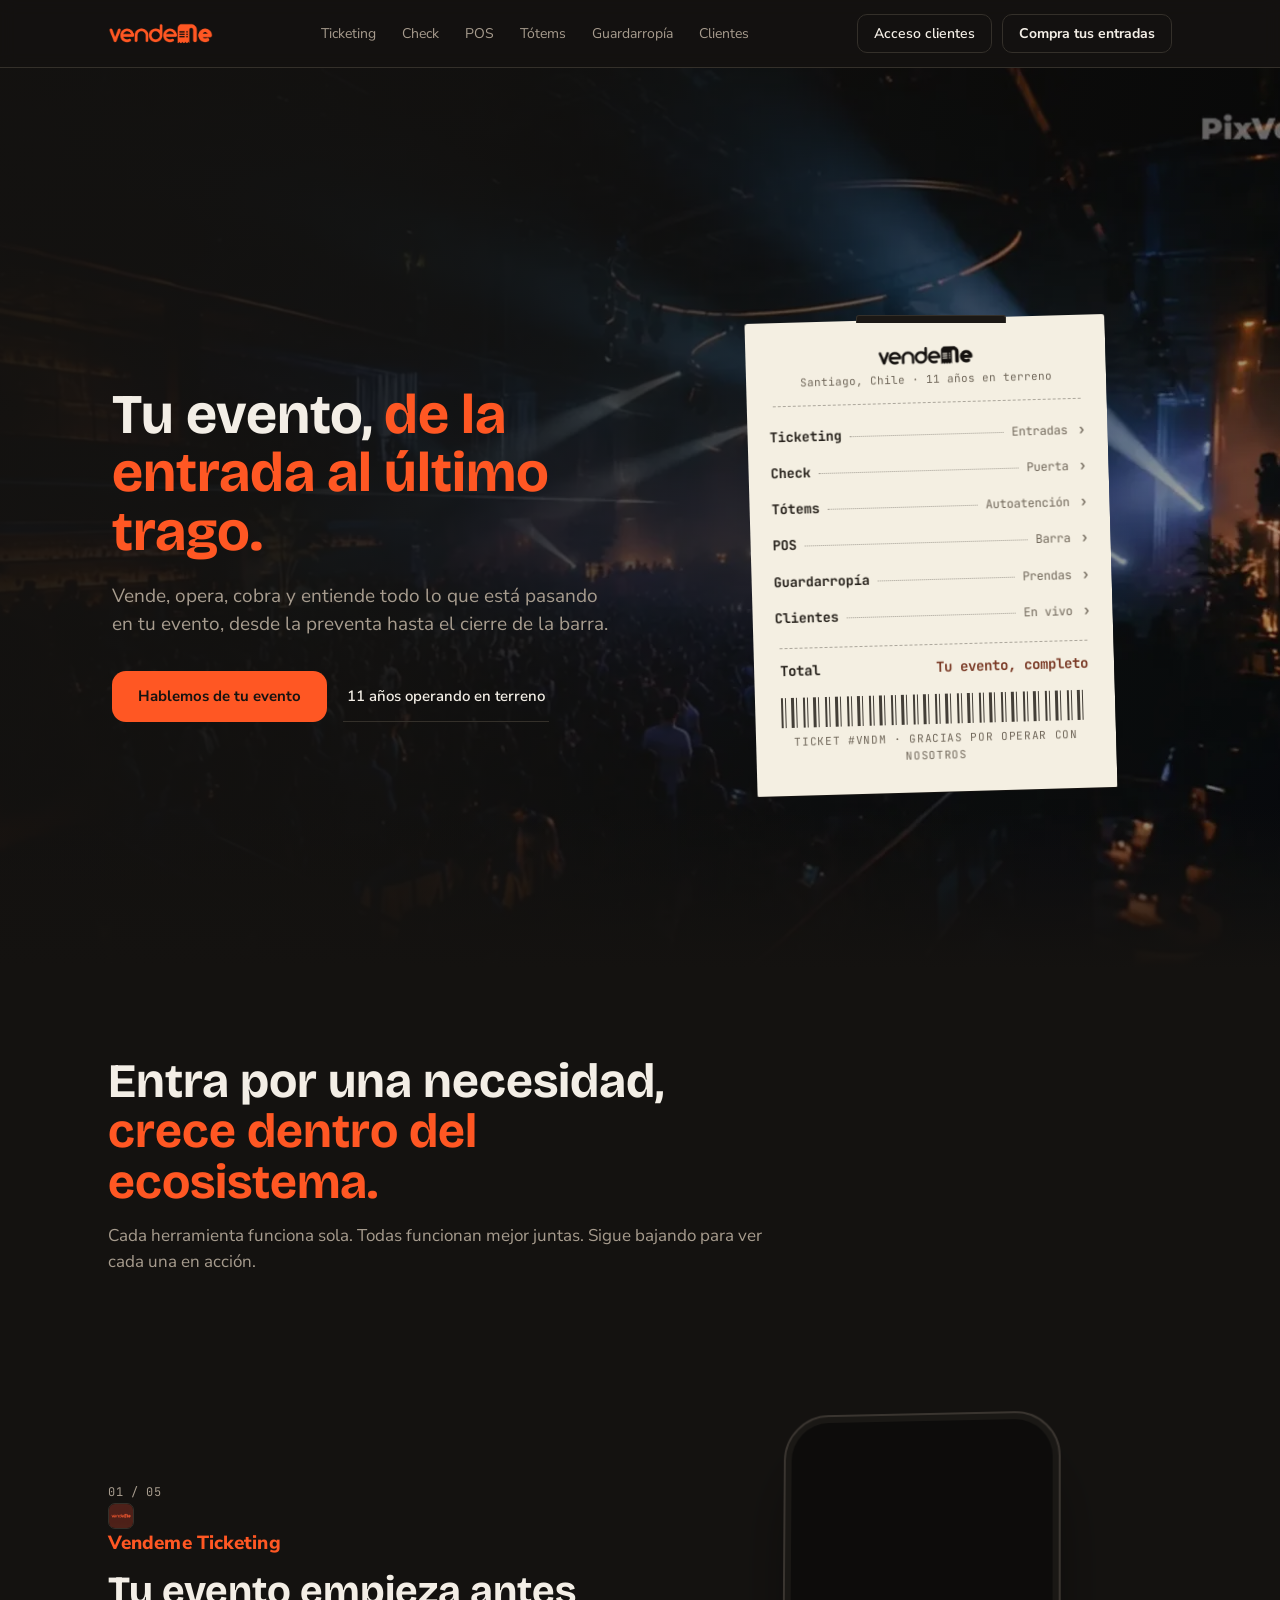
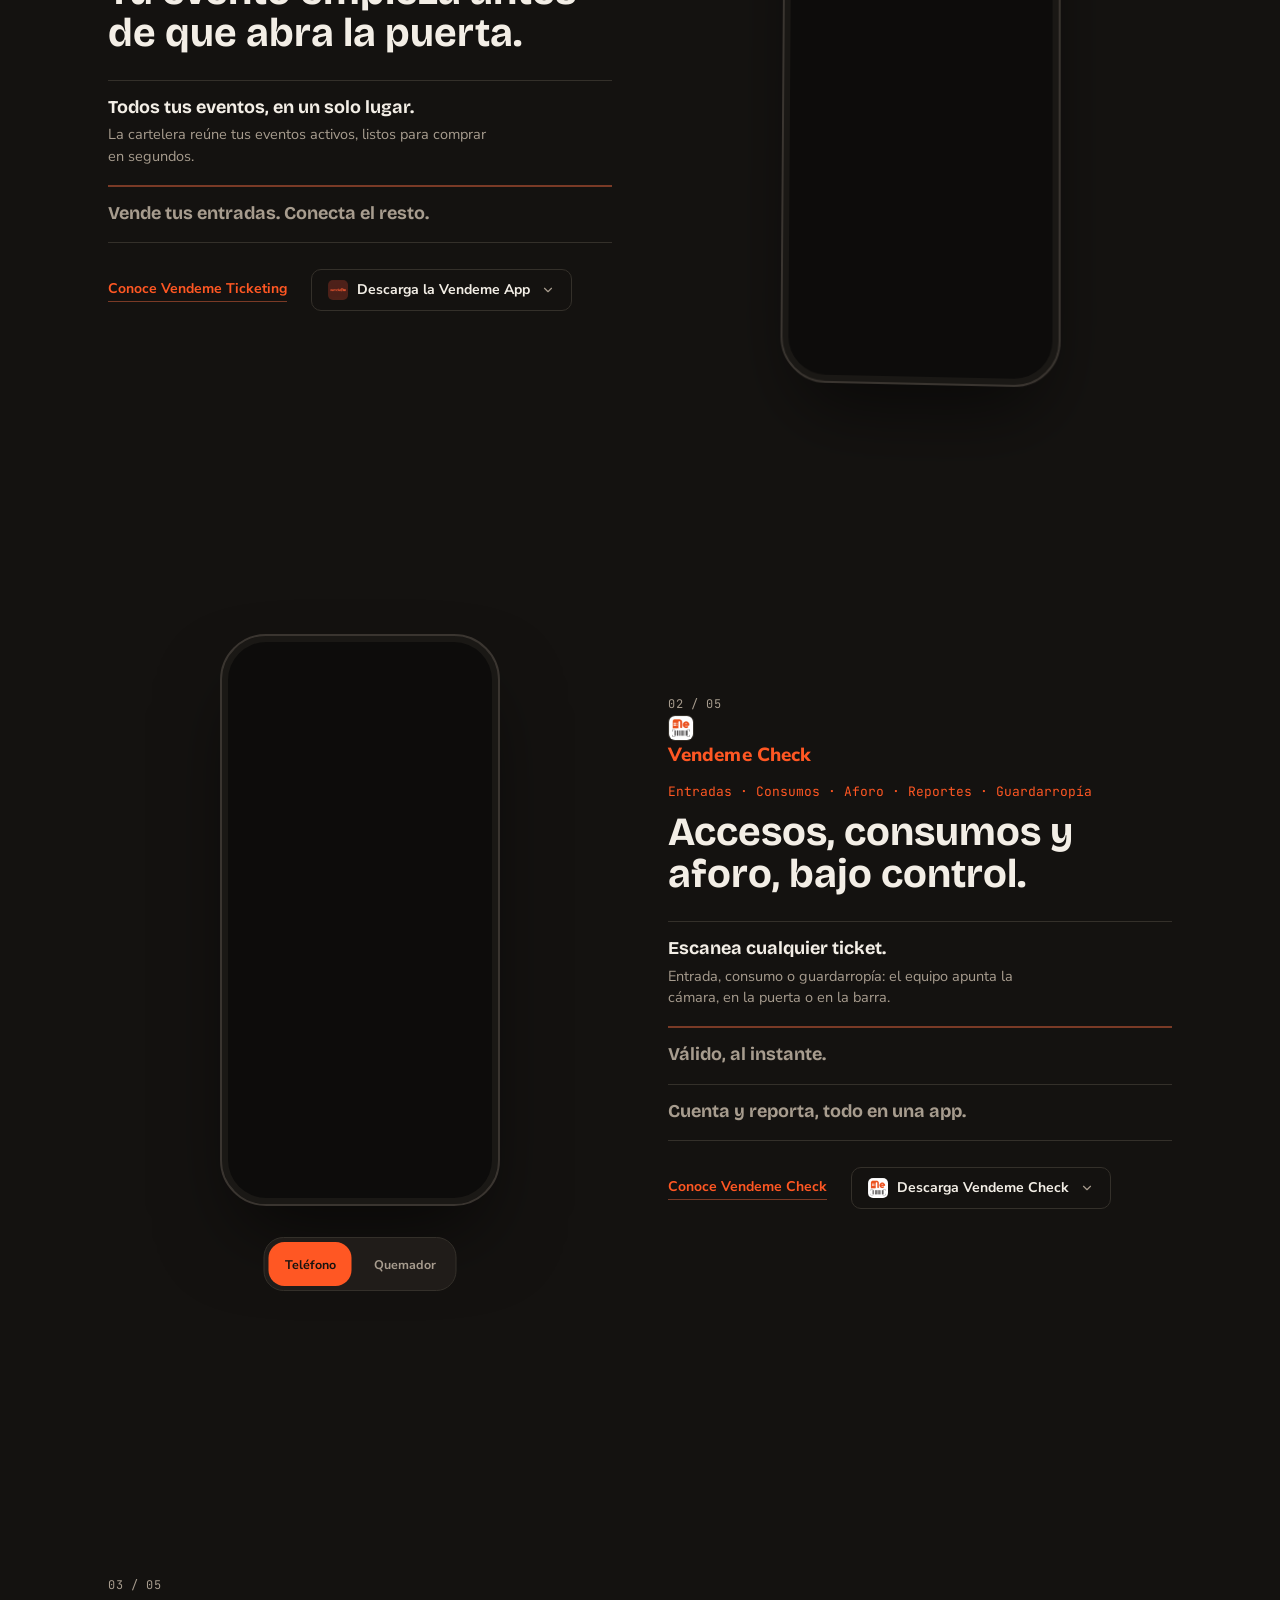
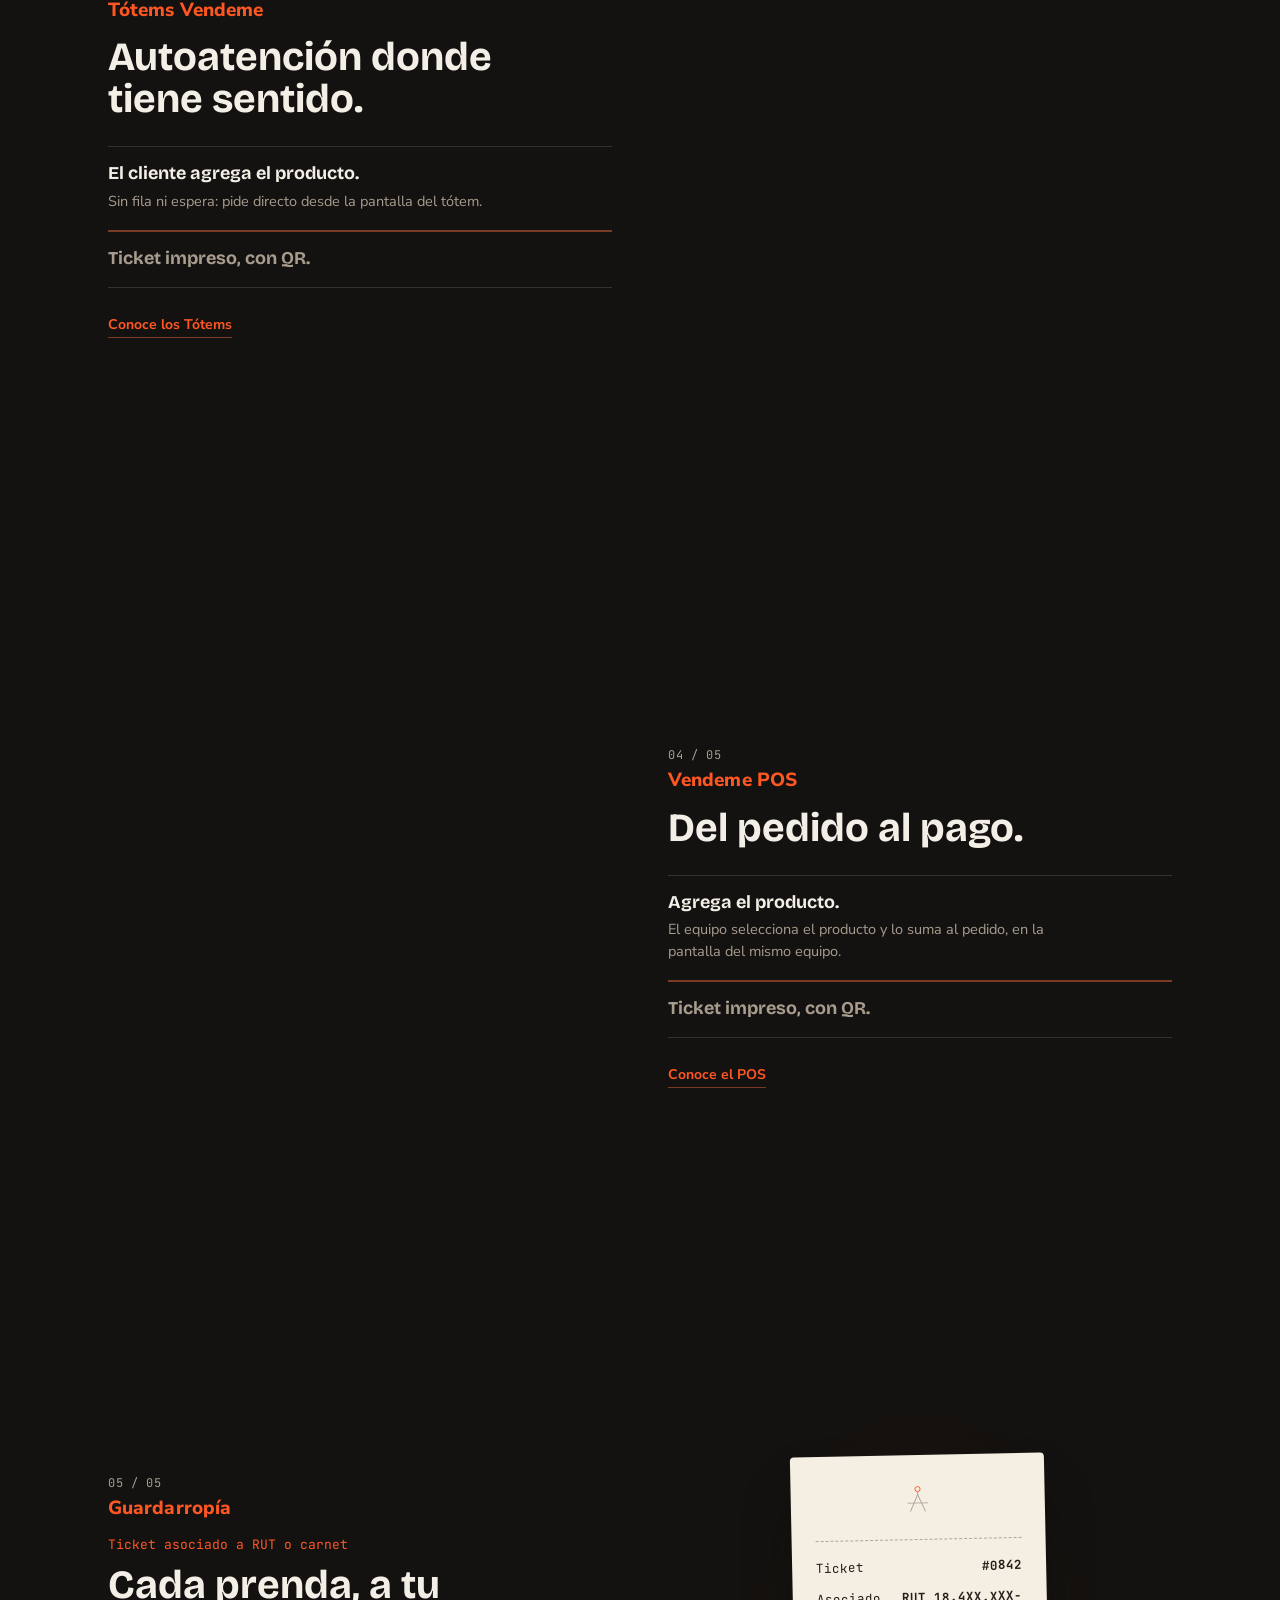
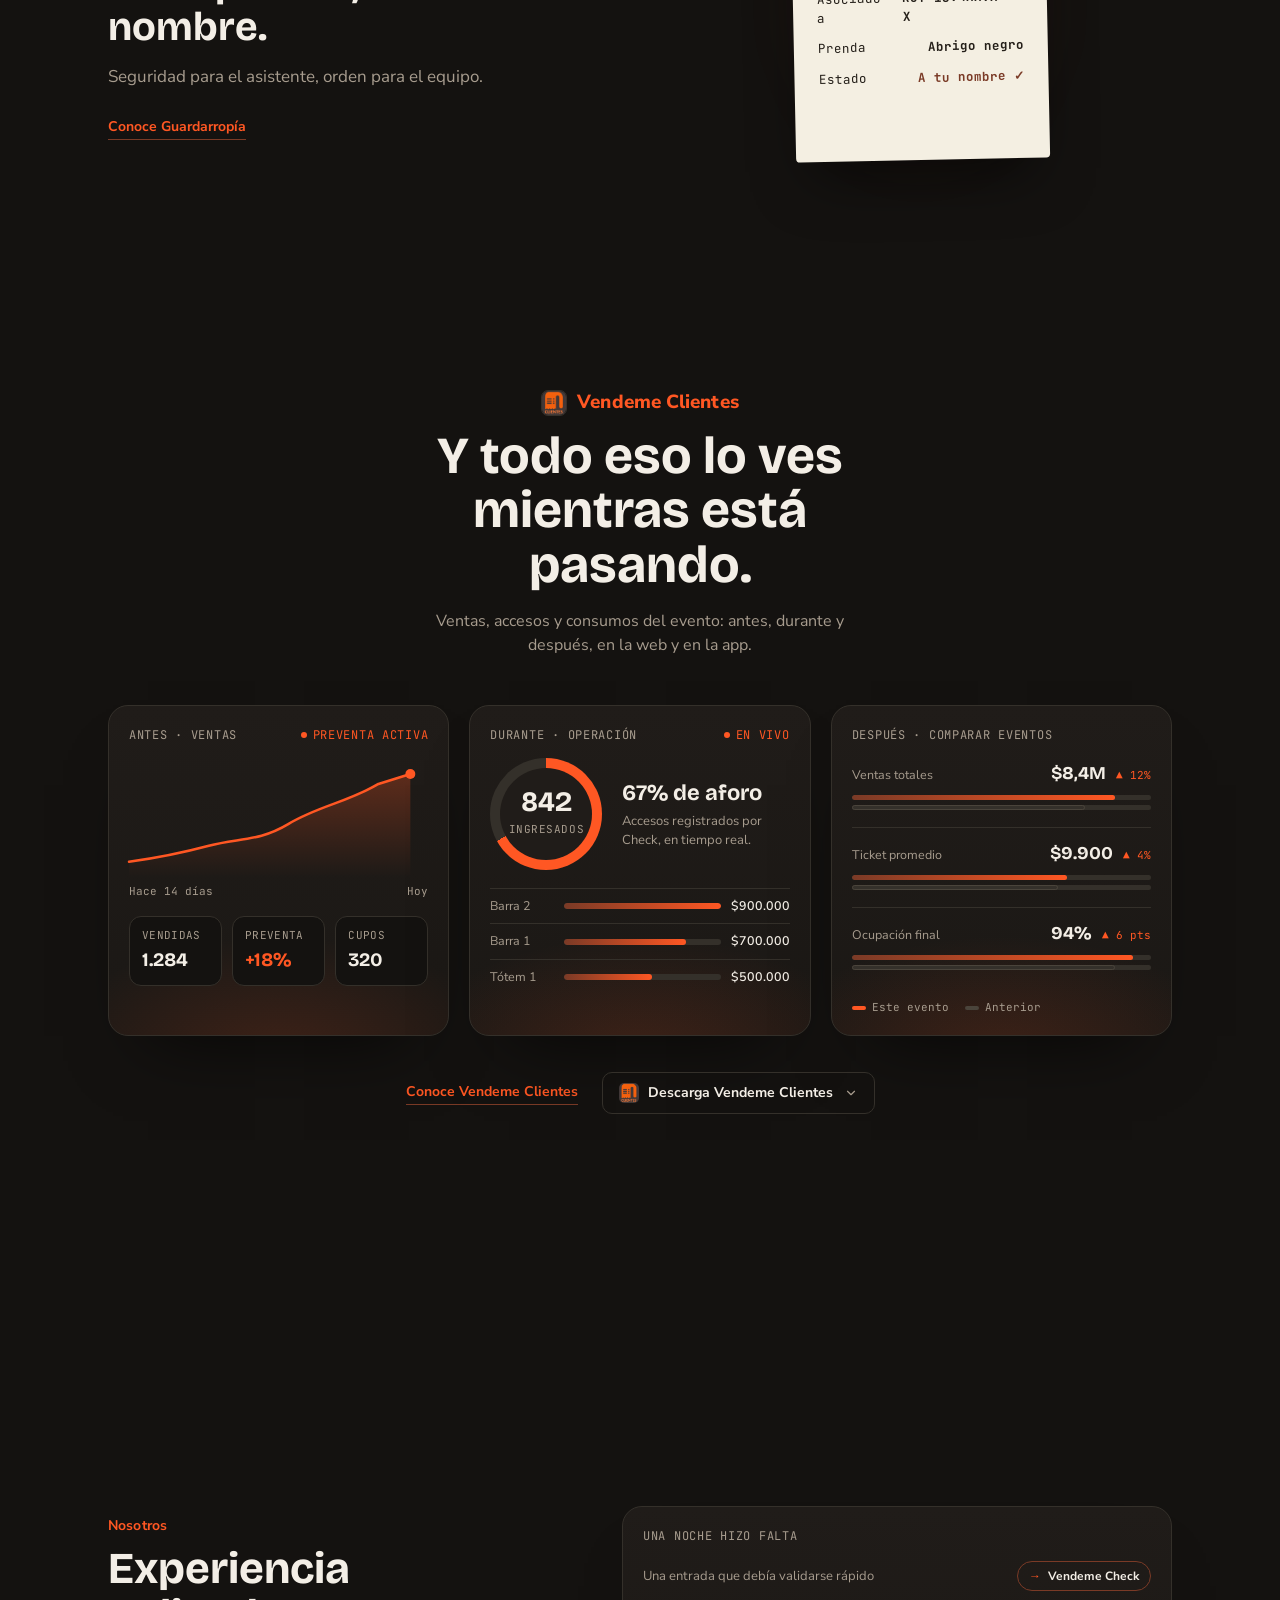
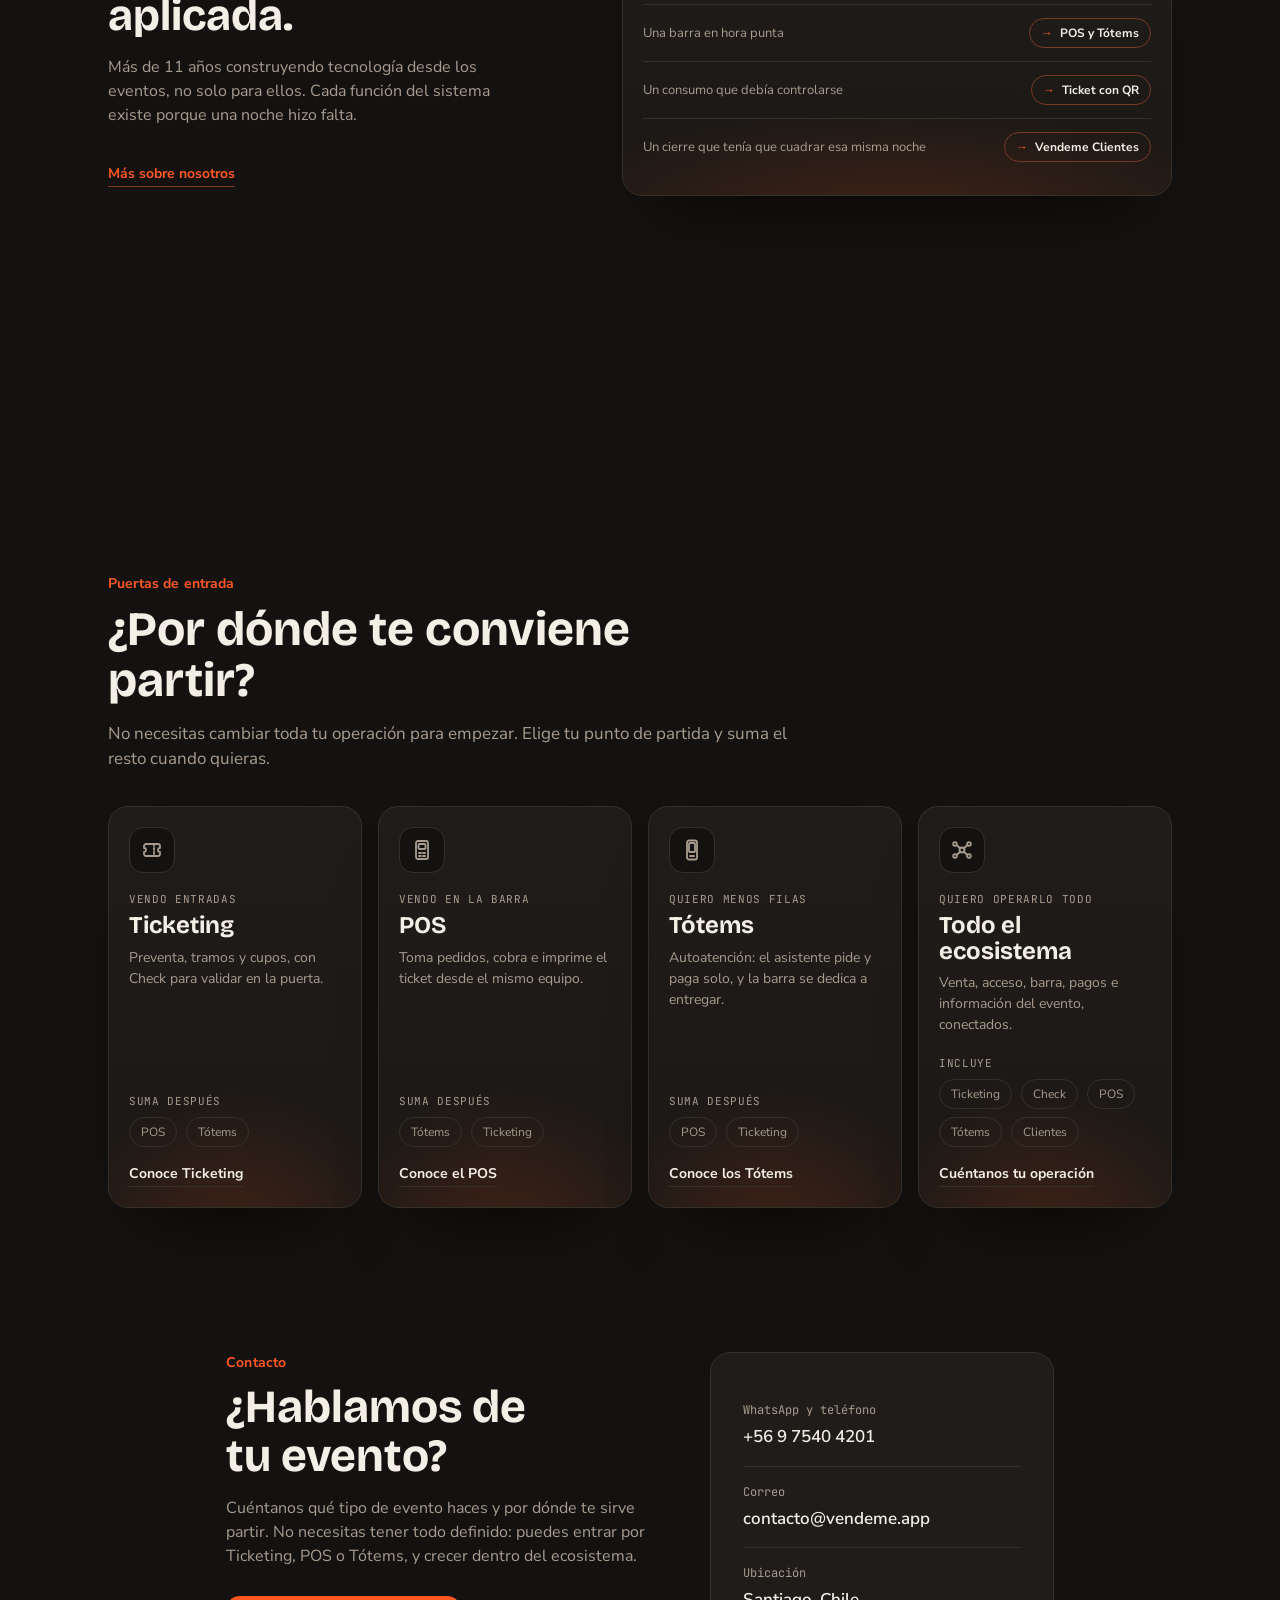
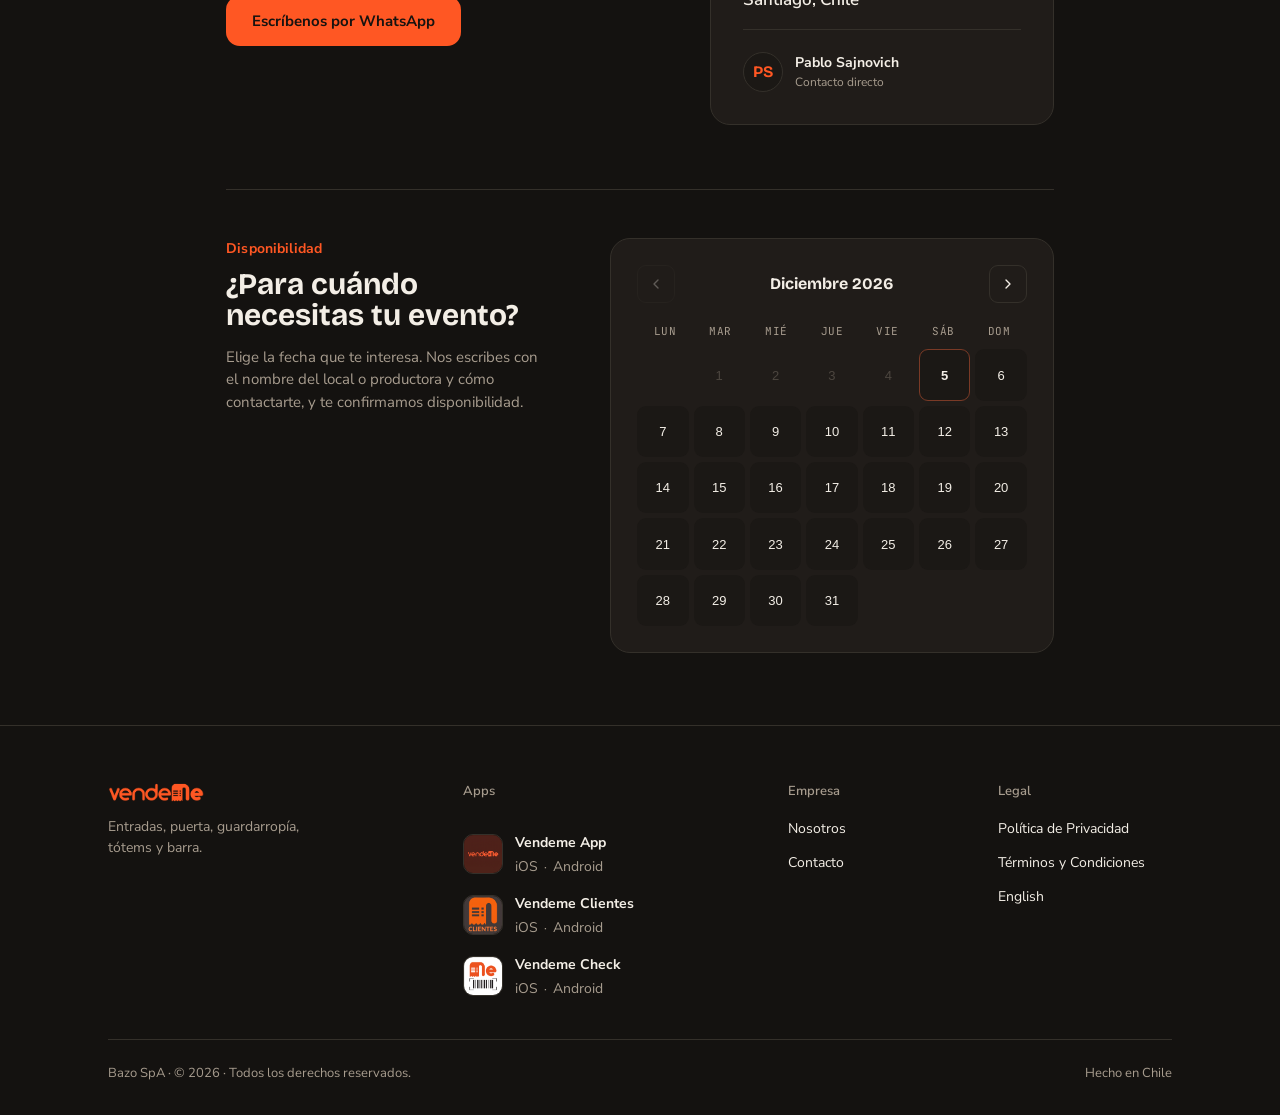
==== commit a8e6ceea: "Reach max Impeccable score: mechanical sweep + per-page critique fixes - Sitewide: nav CTAs (Acceso " ====
--- a/index.html
+++ b/index.html
@@ -25,8 +25,8 @@
       <li><a href="clientes.html">Clientes</a></li>
     </ul>
     <div class="nav-buttons">
-      <a class="nav-cta" href="https://clientes.vendeme.app">Acceso clientes</a>
-      <a class="nav-cta-primary" href="https://app.vendeme.app/">Compra tus entradas</a>
+      <a class="nav-cta" href="https://clientes.vendeme.app" target="_blank" rel="noopener">Acceso clientes</a>
+      <a class="nav-cta-primary" href="https://app.vendeme.app/" target="_blank" rel="noopener">Compra tus entradas</a>
       <button class="nav-toggle" aria-label="Abrir menú" aria-expanded="false">
         <svg class="i-open" viewBox="0 0 24 24" fill="none" xmlns="http://www.w3.org/2000/svg"><path d="M3 6h18M3 12h18M3 18h18" stroke="currentColor" stroke-width="2" stroke-linecap="round"/></svg>
         <svg class="i-close" viewBox="0 0 24 24" fill="none" xmlns="http://www.w3.org/2000/svg"><path d="M5 5l14 14M19 5L5 19" stroke="currentColor" stroke-width="2" stroke-linecap="round"/></svg>
@@ -44,8 +44,8 @@
         <li><a href="clientes.html">Clientes</a></li>
       </ul>
       <div class="nav-mobile-actions">
-        <a class="nav-cta" href="https://clientes.vendeme.app">Acceso clientes</a>
-        <a class="nav-cta-primary" href="https://app.vendeme.app/">Compra tus entradas</a>
+        <a class="nav-cta" href="https://clientes.vendeme.app" target="_blank" rel="noopener">Acceso clientes</a>
+        <a class="nav-cta-primary" href="https://app.vendeme.app/" target="_blank" rel="noopener">Compra tus entradas</a>
       </div>
     </div>
   </div>
@@ -211,7 +211,7 @@
                   <div class="notch"></div>
                   <div class="device-screen">
                     <div class="screen-panel active" data-stage="0">
-                      <h4>Escaneando</h4>
+                      <p class="mock-title">Escaneando</p>
                       <div class="scan-viewfinder">
                         <span class="corner tl"></span><span class="corner tr"></span>
                         <span class="corner bl"></span><span class="corner br"></span>
@@ -222,12 +222,12 @@
                     <div class="screen-panel" data-stage="1">
                       <div class="check-result valid">
                         <span class="badge"><svg viewBox="0 0 24 24" fill="none"><path d="M4 12l5 5L20 6" stroke="currentColor" stroke-width="2.5" stroke-linecap="round" stroke-linejoin="round"/></svg></span>
-                        <h4>Entrada válida</h4>
+                        <p class="mock-title">Entrada válida</p>
                         <span class="sub">Ticket #VD-38291 · General</span>
                       </div>
                     </div>
                     <div class="screen-panel" data-stage="2">
-                      <h4>Aforo manual</h4>
+                      <p class="mock-title">Aforo manual</p>
                       <div class="tally-counter">
                         <span class="tally-btn" aria-hidden="true">−</span>
                         <div class="tally-value"><strong class="count-up">842</strong><span>ingresados</span></div>
@@ -291,13 +291,13 @@
                 <div class="totem-screen-frame">
                   <div class="device-screen">
                     <div class="screen-panel active" data-stage="0">
-                      <h4>Todo · Promo · Botellas</h4>
+                      <p class="mock-title">Todo · Promo · Botellas</p>
                       <div class="device-row"><span>Austral Patagonia 330cc</span><strong>$2.000</strong></div>
                       <div class="device-row"><span>Redbull 250cc</span><strong>$8.000</strong></div>
                       <div class="device-row"><span>Alto del Carmen 35°</span><strong>$5.000</strong></div>
                     </div>
                     <div class="screen-panel center" data-stage="1">
-                      <h4>Ticket #5107</h4>
+                      <p class="mock-title">Ticket #5107</p>
                       <div class="qr-grid">
 <div class="c on"></div><div class="c on"></div><div class="c on"></div><div class="c on"></div><div class="c on"></div><div class="c "></div><div class="c on"></div>
 <div class="c on"></div><div class="c "></div><div class="c "></div><div class="c "></div><div class="c on"></div><div class="c "></div><div class="c on"></div>
@@ -348,13 +348,13 @@
                 <div class="pos-screen-frame">
                   <div class="device-screen">
                     <div class="screen-panel active" data-stage="0">
-                      <h4>Todos los productos</h4>
+                      <p class="mock-title">Todos los productos</p>
                       <div class="device-row"><span>Alto del Carmen 35°</span><strong>$5.000</strong></div>
                       <div class="device-row"><span>Austral Lager 330cc</span><strong>$2.000</strong></div>
                       <div class="device-row"><span>Cacique Añejo</span><strong>$5.000</strong></div>
                     </div>
                     <div class="screen-panel center" data-stage="1">
-                      <h4>Ticket #4821</h4>
+                      <p class="mock-title">Ticket #4821</p>
                       <div class="qr-grid">
 <div class="c on"></div><div class="c on"></div><div class="c on"></div><div class="c on"></div><div class="c on"></div><div class="c "></div><div class="c on"></div>
 <div class="c on"></div><div class="c "></div><div class="c "></div><div class="c "></div><div class="c on"></div><div class="c "></div><div class="c on"></div>
@@ -636,7 +636,7 @@
         <p class="footer-tag">Entradas, puerta, guardarropía, tótems y barra.</p>
       </div>
       <div class="footer-col footer-apps">
-        <h4>Apps</h4>
+        <p class="col-title">Apps</p>
         <div class="app-row">
           <img class="app-icon" src="assets/img/app-icon-app.png" alt="" width="40" height="40" loading="lazy">
           <div class="app-row-body">
@@ -660,14 +660,14 @@
         </div>
       </div>
       <div class="footer-col">
-        <h4>Empresa</h4>
+        <p class="col-title">Empresa</p>
         <ul>
           <li><a href="nosotros.html">Nosotros</a></li>
           <li><a href="contacto.html">Contacto</a></li>
         </ul>
       </div>
       <div class="footer-col">
-        <h4>Legal</h4>
+        <p class="col-title">Legal</p>
         <ul>
           <li><a href="#">Política de Privacidad</a></li>
           <li><a href="#">Términos y Condiciones</a></li>
--- a/assets/css/style.css
+++ b/assets/css/style.css
@@ -236,6 +236,8 @@
   flex:1; border-bottom:1px dotted rgba(36,31,25,0.4); transform:translateY(-3px);
 }
 .receipt-row .tag{ flex:none; color:var(--paper-muted); font-size:12px; }
+/* static signifier that the row leads somewhere — :hover alone never reaches a touch visitor */
+.receipt-row::after{ content:"›"; flex:none; color:var(--paper-muted); font-weight:700; margin-left:2px; }
 .receipt-total{
   display:flex; justify-content:space-between; align-items:baseline;
   font-size:14px; font-weight:700; margin-top:2px;
@@ -249,7 +251,7 @@
     var(--paper-text) 10px 13px, transparent 13px 15px,
     var(--paper-text) 15px 16px, transparent 16px 22px);
 }
-.receipt-id{ text-align:center; font-size:10px; color:var(--paper-muted); margin-top:6px; letter-spacing:0.06em; }
+.receipt-id{ text-align:center; font-size:11px; color:var(--paper-muted); margin-top:6px; letter-spacing:0.06em; }
 
 @keyframes receipt-feed{
   from{ clip-path:inset(0 0 100% 0); transform:translateY(-24px) rotate(-1.6deg); }
@@ -395,7 +397,7 @@
 .contact-copy p{color:var(--muted); margin-top:16px; max-width:42ch;}
 .contact-card{ border:1px solid var(--line); border-radius:20px; padding:32px; background:var(--surface); }
 .contact-row{
-  display:flex; flex-direction:column; gap:5px;
+  position:relative; display:flex; flex-direction:column; gap:5px;
   padding:16px 0; border-bottom:1px solid var(--line);
 }
 .contact-row:last-child{border-bottom:none;}
@@ -405,7 +407,11 @@
 .contact-row a, .contact-row > span:last-child{
   font-size:17px; font-weight:600; word-break:break-word;
 }
+.contact-row a{ position:relative; }
+.contact-row a::after{ content:""; position:absolute; inset:-16px -4px; }
 .contact-row a:hover{color:var(--amber);}
+.contact-actions{ display:flex; align-items:center; gap:10px; flex-wrap:wrap; }
+.contact-actions .sep{ color:var(--muted); font-weight:400; }
 .contact-person{ display:flex; align-items:center; gap:12px; margin-top:22px; }
 .avatar{
   width:40px; height:40px; border-radius:50%; background:var(--bg-alt);
@@ -439,7 +445,7 @@
 .cal-nav:disabled:hover{ border-color:var(--line); color:var(--text); }
 .cal-weekdays{
   display:grid; grid-template-columns:repeat(7,minmax(0,1fr)); text-align:center;
-  font-family:'JetBrains Mono', monospace; font-size:10.5px; color:var(--muted);
+  font-family:'JetBrains Mono', monospace; font-size:11px; color:var(--muted);
   text-transform:uppercase; letter-spacing:.04em; margin-bottom:10px;
 }
 .cal-grid{ display:grid; grid-template-columns:repeat(7,minmax(0,1fr)); gap:5px; }
@@ -449,6 +455,10 @@
   border:1px solid transparent; cursor:pointer;
   transition:background .15s ease, border-color .15s ease, color .15s ease, transform .15s ease;
 }
+/* the visible cell can't reach 44px on a phone-width 7-column grid without the calendar
+   overflowing its card — an invisible hit area closes the rest of the gap so the tap
+   target still hits 44px even though the drawn square stays smaller */
+.cal-day:not(.is-empty)::before{ content:""; position:absolute; inset:-3px; }
 .cal-day:hover{ border-color:var(--amber); color:var(--amber); transform:translateY(-1px); }
 .cal-day.is-today{ border-color:var(--amber-dim); font-weight:700; }
 .cal-day.is-disabled{ color:var(--muted); opacity:.32; cursor:not-allowed; background:transparent; }
@@ -456,8 +466,9 @@
 .cal-day.is-empty{ visibility:hidden; cursor:default; }
 @media (max-width:860px){
   .availability{ grid-template-columns:1fr; gap:28px; margin-top:48px; padding-top:40px; }
-  .availability-calendar{ padding:16px; }
-  .cal-grid{ gap:4px; }
+  .availability-calendar{ padding:10px; }
+  .cal-grid{ gap:3px; }
+  .cal-day:not(.is-empty)::before{ inset:-2px; }
 }
 
 /* Modal: date inquiry */
@@ -484,7 +495,7 @@
   width:54px; height:54px; border-radius:12px; background:var(--bg-alt); border:1px solid var(--line);
   margin-bottom:16px;
 }
-.avail-date-badge .m{ font-family:'JetBrains Mono', monospace; font-size:10px; color:var(--amber); text-transform:uppercase; letter-spacing:.04em; }
+.avail-date-badge .m{ font-family:'JetBrains Mono', monospace; font-size:11px; color:var(--amber); text-transform:uppercase; letter-spacing:.04em; }
 .avail-date-badge .d{ font-family:'Bricolage Grotesque',sans-serif; font-weight:800; font-size:19px; line-height:1.1; }
 .avail-modal-card h3{ font-size:20px; }
 .avail-modal-card > p{ color:var(--muted); font-size:14px; margin-top:8px; }
@@ -536,7 +547,7 @@
 .app-plat{ font-size:12.5px; color:var(--muted); }
 .app-plat a{ color:var(--muted); }
 .app-plat a:hover{ color:var(--amber); }
-.app-plat .sep{ margin:0 6px; color:var(--line); }
+.app-plat .sep{ margin:0 6px; color:var(--muted); }
 .footer-bottom{
   display:flex; justify-content:space-between; align-items:center; flex-wrap:wrap; gap:12px;
   padding-top:24px; font-size:13px; color:var(--muted);
@@ -673,7 +684,7 @@
 .vc-photo-tag{
   position:absolute; left:10px; bottom:10px; display:inline-flex; align-items:center; gap:6px;
   padding:5px 10px; border-radius:20px; background:rgba(20,18,16,.72); backdrop-filter:blur(6px);
-  font-family:'JetBrains Mono', monospace; font-size:10.5px; color:var(--text);
+  font-family:'JetBrains Mono', monospace; font-size:11px; color:var(--text);
 }
 .vc-photo-tag svg{ width:13px; height:13px; color:var(--amber); }
 .vc .report-type-row{ margin:0 0 12px; }
@@ -691,7 +702,7 @@
   content:""; position:absolute; left:-24px; top:50%; width:14px; height:14px; border-radius:50%;
   background:var(--bg-alt); border:2px solid var(--amber); transform:translateY(-50%);
 }
-.vc-step small{ display:block; margin-bottom:3px; font-family:'JetBrains Mono', monospace; font-size:10.5px; color:var(--amber); text-transform:uppercase; letter-spacing:.06em; }
+.vc-step small{ display:block; margin-bottom:3px; font-family:'JetBrains Mono', monospace; font-size:11px; color:var(--amber); text-transform:uppercase; letter-spacing:.06em; }
 .vc-step strong{ display:block; color:var(--text); font-size:14px; }
 .vc-step span{ font-size:12px; color:var(--muted); }
 
@@ -738,7 +749,7 @@
 
 .vc-pill{
   flex:none; padding:3px 9px; border-radius:20px; border:1px solid var(--line);
-  font-family:'JetBrains Mono', monospace; font-size:10.5px; color:var(--muted); text-transform:uppercase; letter-spacing:.05em;
+  font-family:'JetBrains Mono', monospace; font-size:11px; color:var(--muted); text-transform:uppercase; letter-spacing:.05em;
 }
 .vc-pill.on{ color:#171310; background:var(--amber); border-color:var(--amber); font-weight:700; }
 
@@ -791,7 +802,7 @@
   background:var(--bg); border:1px solid var(--line);
 }
 .vc-node b{ display:block; color:var(--text); font-size:14px; }
-.vc-node small{ display:block; margin-top:3px; font-family:'JetBrains Mono', monospace; font-size:10.5px; color:var(--muted); }
+.vc-node small{ display:block; margin-top:3px; font-family:'JetBrains Mono', monospace; font-size:11px; color:var(--muted); }
 .vc-node.on{ border-color:var(--amber); box-shadow:0 0 0 3px rgba(255,87,35,.12); }
 .vc-node.on small{ color:var(--amber); }
 .vc-node.opt{ animation:vc-light 8s ease-in-out infinite; animation-delay:calc(var(--i) * 1.6s); }
@@ -850,7 +861,7 @@
 .vc-merge-svg path{ fill:none; stroke:currentColor; stroke-width:2; stroke-dasharray:4 4; vector-effect:non-scaling-stroke; }
 .vc-merge-arrow{ display:none; text-align:center; color:var(--amber); font-size:18px; line-height:1; }
 .vc-chip{ padding:12px 14px; border-radius:14px; background:var(--bg); border:1px solid var(--line); }
-.vc-chip small{ display:block; margin-bottom:3px; font-family:'JetBrains Mono', monospace; font-size:10.5px; color:var(--muted); text-transform:uppercase; letter-spacing:.06em; }
+.vc-chip small{ display:block; margin-bottom:3px; font-family:'JetBrains Mono', monospace; font-size:11px; color:var(--muted); text-transform:uppercase; letter-spacing:.06em; }
 .vc-chip strong{ display:block; color:var(--text); font-size:13.5px; }
 .vc-chip.out{ border-color:var(--amber); padding:16px 14px; }
 .vc-chip.out small{ color:var(--amber); }
@@ -865,7 +876,7 @@
 .vc-chip.out .vc-tags{ display:flex; flex-wrap:wrap; gap:5px; margin-top:10px; }
 .vc-chip.out .vc-tags i{
   font-style:normal; padding:3px 8px; border-radius:20px; border:1px solid var(--amber-dim);
-  font-family:'JetBrains Mono', monospace; font-size:10px; color:var(--muted);
+  font-family:'JetBrains Mono', monospace; font-size:11px; color:var(--muted);
 }
 
 /* Clientes: sales curve that draws itself, plus a stat trio */
@@ -947,7 +958,7 @@
 .vc-stepcard h3{ margin:6px 0 8px; font-size:23px; }
 section.content-block .vc-stepcard p{ margin:0; max-width:none; font-size:14px; line-height:1.5; color:var(--muted); }
 .vc-scene{ margin-top:auto; padding-top:20px; display:flex; flex-direction:column; justify-content:flex-end; gap:7px; min-height:112px; }
-.vc-noterow{ display:flex; align-items:center; gap:9px; font-family:'JetBrains Mono', monospace; font-size:10.5px; color:var(--muted); }
+.vc-noterow{ display:flex; align-items:center; gap:9px; font-family:'JetBrains Mono', monospace; font-size:11px; color:var(--muted); }
 .vc-noterow::before{ content:""; width:6px; height:6px; border-radius:50%; flex:none; background:var(--amber); }
 .vc-noterow b{ font-weight:400; color:var(--text); }
 .vc-skel{ height:8px; border-radius:4px; background:var(--line); }
@@ -960,7 +971,7 @@
 .vc-loop{ display:flex; align-items:center; gap:12px; }
 .vc-loop svg{ width:44px; height:44px; flex:none; fill:none; stroke:var(--amber); stroke-width:2.4; stroke-linecap:round; stroke-linejoin:round; animation:vc-spin 14s linear infinite; }
 @keyframes vc-spin{ to{ transform:rotate(360deg); } }
-.vc-loop span{ font-family:'JetBrains Mono', monospace; font-size:10.5px; color:var(--muted); line-height:1.5; }
+.vc-loop span{ font-family:'JetBrains Mono', monospace; font-size:11px; color:var(--muted); line-height:1.5; }
 .vc-loop b{ display:block; font-weight:400; color:var(--text); }
 @media (max-width:900px){
   .vc-steps{
@@ -987,7 +998,7 @@
 .vc-route .from{ padding:6px 13px; border-radius:20px; background:var(--amber); color:#171310; font-weight:800; font-size:12.5px; }
 .vc-route .sep{ color:var(--amber-dim); font-size:14px; }
 .vc-route .to{ padding:5px 11px; border-radius:20px; border:1px solid var(--line); color:var(--muted); font-size:12px; }
-.vc-hint{ margin-top:12px; font-family:'JetBrains Mono', monospace; font-size:10.5px; color:var(--muted); }
+.vc-hint{ margin-top:12px; font-family:'JetBrains Mono', monospace; font-size:11px; color:var(--muted); }
 
 /* Home: entry-point cards ("where should you start?"), same grid/carousel as the Nosotros step cards */
 #puertas{ display:block; min-height:auto; }
@@ -1001,7 +1012,7 @@
 .vc-doorcard h3{ margin:6px 0 8px; font-size:24px; }
 .vc-doorcard p{ margin:0; font-size:14px; line-height:1.5; color:var(--muted); }
 .vc-doorcard .add{ margin-top:auto; padding-top:20px; }
-.vc-doorcard .add small{ display:block; margin-bottom:8px; font-family:'JetBrains Mono', monospace; font-size:10.5px; color:var(--muted); text-transform:uppercase; letter-spacing:.06em; }
+.vc-doorcard .add small{ display:block; margin-bottom:8px; font-family:'JetBrains Mono', monospace; font-size:11px; color:var(--muted); text-transform:uppercase; letter-spacing:.06em; }
 .vc-doorcard .vc-route{ border-top:none; padding:0; }
 /* Impeccable /quieter, P2: one .kicker already carries the section's signal; the 4 repeated cards
    (icon + eyebrow + link, x4) no longer each carry their own amber — quiet until hovered */
@@ -1030,20 +1041,20 @@
 .vc-zone{
   position:absolute; display:flex; align-items:flex-end; padding:7px 9px; border-radius:10px;
   border:1px solid var(--line); background:rgba(255,255,255,.025);
-  font-family:'JetBrains Mono', monospace; font-size:10px; color:var(--muted); text-transform:uppercase; letter-spacing:.05em;
+  font-family:'JetBrains Mono', monospace; font-size:11px; color:var(--muted); text-transform:uppercase; letter-spacing:.05em;
 }
 .vc-zone.dashed{ border-style:dashed; }
 .vc-zone.tables{ background:radial-gradient(circle 5px, rgba(167,156,142,.35) 96%, transparent) 0 0 / 30px 30px, rgba(255,255,255,.025); }
 .vc-pos{ position:absolute; width:12px; height:12px; margin:-6px 0 0 -6px; border-radius:4px; background:var(--amber); box-shadow:0 0 0 4px rgba(255,87,35,.2); }
 .vc-pos::after{ content:""; position:absolute; inset:-1px; border-radius:4px; border:1px solid var(--amber); animation:vc-ripple 2.6s ease-out infinite; animation-delay:calc(var(--i) * .5s); }
-.vc-floor-legend{ display:flex; justify-content:space-between; gap:10px; margin-top:12px; font-family:'JetBrains Mono', monospace; font-size:10.5px; color:var(--muted); }
+.vc-floor-legend{ display:flex; justify-content:space-between; gap:10px; margin-top:12px; font-family:'JetBrains Mono', monospace; font-size:11px; color:var(--muted); }
 .vc-floor-legend i{ display:inline-block; width:9px; height:9px; margin-right:6px; border-radius:3px; background:var(--amber); vertical-align:middle; }
 
 /* POS + Tótems: the same catalogue and stock on two devices, in step */
 @property --stock{ syntax:'<integer>'; inherits:false; initial-value:120; }
 .vc-sync{ display:grid; grid-template-columns:1fr 1fr; gap:12px; }
 .vc-stockcard{ padding:14px; border-radius:14px; background:var(--bg); border:1px solid var(--line); min-width:0; }
-.vc-stockcard small{ display:block; font-family:'JetBrains Mono', monospace; font-size:10.5px; color:var(--muted); text-transform:uppercase; letter-spacing:.06em; }
+.vc-stockcard small{ display:block; font-family:'JetBrains Mono', monospace; font-size:11px; color:var(--muted); text-transform:uppercase; letter-spacing:.06em; }
 .vc-stockcard b{ display:block; margin:8px 0 10px; font-size:13px; font-weight:600; color:var(--text); }
 .vc-stock{ counter-reset:stock var(--stock); animation:vc-stock 12s steps(1, end) infinite; font-family:'Bricolage Grotesque', sans-serif; font-size:38px; line-height:1; color:var(--text); font-variant-numeric:tabular-nums; }
 .vc-stock::after{ content:counter(stock); }
@@ -1073,14 +1084,14 @@
 /* Tótems: waiting lines, with and without self-service points */
 .vc-lane{ display:flex; align-items:center; gap:14px; padding:14px 0; border-top:1px solid var(--line); }
 .vc-label + .vc-lane{ border-top:none; padding-top:2px; }
-.vc-lane-title{ flex:none; width:86px; font-family:'JetBrains Mono', monospace; font-size:10.5px; line-height:1.4; color:var(--muted); text-transform:uppercase; letter-spacing:.05em; }
+.vc-lane-title{ flex:none; width:86px; font-family:'JetBrains Mono', monospace; font-size:11px; line-height:1.4; color:var(--muted); text-transform:uppercase; letter-spacing:.05em; }
 .vc-lane-body{ flex:1; min-width:0; display:flex; flex-direction:column; gap:9px; }
 .vc-qrow{ display:flex; align-items:center; gap:14px; }
 .vc-queue{ display:flex; flex:1; flex-wrap:wrap; gap:5px; min-width:0; }
 .vc-queue i{ width:11px; height:11px; border-radius:50%; background:var(--muted); opacity:.35; animation:vc-wait 3.2s ease-in-out infinite; animation-delay:calc(var(--i) * .16s); }
 @keyframes vc-wait{ 0%, 100%{ opacity:.3; } 45%{ opacity:.9; background:var(--amber); } }
 .vc-point{ flex:none; width:24px; height:24px; border-radius:7px; border:2px solid var(--amber); }
-.vc-lane-stat{ margin-top:2px; font-family:'JetBrains Mono', monospace; font-size:10.5px; color:var(--amber); }
+.vc-lane-stat{ margin-top:2px; font-family:'JetBrains Mono', monospace; font-size:11px; color:var(--amber); }
 /* Impeccable /colorize, P2: the same amber was marking the problem lane and the solution
    lane — the signal color should only mark the one thing worth noticing (the improved result) */
 .vc-lane:first-of-type .vc-lane-stat{ color:var(--muted); }
@@ -1124,7 +1135,6 @@
 .vc-map svg{ position:absolute; inset:0; width:100%; height:100%; }
 .vc-map svg path{ fill:none; stroke:rgba(96,124,255,.2); stroke-width:14; stroke-linecap:round; }
 .vc-map-pin{ position:absolute; left:52%; top:46%; width:16px; height:16px; margin:-8px 0 0 -8px; border-radius:50%; background:var(--amber); box-shadow:0 0 0 5px rgba(255,87,35,.22); }
-.vc-map-pin::after{ content:""; position:absolute; inset:-1px; border-radius:50%; border:1px solid var(--amber); animation:vc-ripple 2.4s ease-out infinite; }
 .vc-map-tag{
   position:absolute; left:52%; top:46%; transform:translate(18px, -50%); white-space:nowrap;
   padding:7px 12px; border-radius:20px; background:var(--surface); border:1px solid var(--amber-dim);
@@ -1145,12 +1155,16 @@
 }
 
 @media (prefers-reduced-motion: reduce){
-  .vc-feed-list, .vc-toast, .vc-tally-btn.plus::after, .vc-live::before, .vc-node.opt, .claim-scan, .claim-stamp, .vc-merge-svg.flow path, .vc-eq i, .vc-loop svg, .vc-moment, .vc-foot::before, .vc-map-pin::after, .rcpt-row, .rcpt-qr, .vc-pos::after, .vc-stock, .vc-queue i, .vc-state, .vc-cardico::after{ animation:none; }
+  .vc-feed-list, .vc-toast, .vc-tally-btn.plus::after, .vc-live::before, .vc-node.opt, .claim-scan, .claim-stamp, .vc-merge-svg.flow path, .vc-eq i, .vc-loop svg, .vc-moment, .vc-foot::before, .rcpt-row, .rcpt-qr, .vc-pos::after, .vc-stock, .vc-queue i, .vc-state, .vc-cardico::after{ animation:none; }
   .vc-state:first-child{ opacity:1; }
   .vc-toast{ opacity:1; }
   .claim-stamp{ opacity:.92; }
   .reveal .vc-line, .reveal .vc-area, .reveal .vc-now, .reveal .vc-ring{ transition:none; }
   .reveal .vc-bar.grow i, .reveal .vc-spark i{ transition:none; }
+  /* the feed is static without the scroll animation — tall enough to show all 6 unique rows
+     (not just the first 5), so the one warn-state row isn't the sole event nobody with reduced
+     motion ever sees */
+  .vc-feed{ height:284px; }
 }
 
 /* Full-bleed cinematic photo break, caption fading into the page */
@@ -1292,7 +1306,7 @@
 .totem-screen-frame .screen-panel.center.active{ transform:scale(1.09); }
 .totem-screen-frame .screen-panel.center .qr-grid{ margin:8px auto 0; }
 .totem-screen-frame h4, .totem-screen-frame .mock-title{ font-size:14px; margin-bottom:10px; }
-.totem-screen-frame .device-row{ font-size:10.5px; padding:7px 9px; }
+.totem-screen-frame .device-row{ font-size:11px; padding:7px 9px; }
 /* Impeccable /layout, P2: on the dedicated Tótems page (not the smaller home-page preview),
    the desktop mockup was rendering *smaller* than the mobile fix this session landed at. */
 #totems-device img{ max-width:340px; }
@@ -1345,7 +1359,7 @@
   gap:16px; text-align:center; padding:32px 20px;
 }
 .ticket-qr-full .event{ font-family:'JetBrains Mono', monospace; font-size:11px; color:var(--muted); }
-.ticket-qr-full .holder{ font-family:'JetBrains Mono', monospace; font-size:10px; color:var(--muted); }
+.ticket-qr-full .holder{ font-family:'JetBrains Mono', monospace; font-size:11px; color:var(--muted); }
 
 /* Guardarropía tool-visual: the claim ticket itself, in the same paper language as the hero receipt */
 .claim-ticket{
@@ -1399,6 +1413,7 @@
   appearance:none; border:none; background:none; cursor:pointer;
   font-family:'Nunito Sans', sans-serif; font-size:12.5px; font-weight:700;
   color:var(--muted); padding:7px 16px; border-radius:16px; transition:background .18s ease, color .18s ease;
+  display:inline-flex; align-items:center; justify-content:center; min-height:44px;
 }
 .cv-btn.active{ background:var(--amber); color:#171310; }
 
@@ -1551,6 +1566,15 @@
   #pos-device .pos-screen-frame .device-row, #totems-device .totem-screen-frame .device-row{
     font-size:11px; padding:7px 8px; margin-bottom:5px; gap:6px;
   }
+
+  /* same illegible-mockup bug, home page's smaller chapter preview of the same two devices */
+  #home-pos-device img, #home-totems-device img{ max-width:none; max-height:340px; }
+  .tool-stage.is-photo:has(#home-pos-device), .tool-stage.is-photo:has(#home-totems-device){ min-height:380px; }
+  #home-pos-device .pos-screen-frame h4, #home-totems-device .totem-screen-frame h4,
+  #home-pos-device .pos-screen-frame .mock-title, #home-totems-device .totem-screen-frame .mock-title{ font-size:11px; margin-bottom:5px; }
+  #home-pos-device .pos-screen-frame .device-row, #home-totems-device .totem-screen-frame .device-row{
+    font-size:11px; padding:6px 7px; margin-bottom:4px; gap:5px;
+  }
 }
 
 /* ===== 3D scene (legacy, kept for pages that still reference it) ===== */
@@ -1612,7 +1636,7 @@
   background:linear-gradient(135deg, var(--amber-dim), var(--bg));
 }
 .event-card .name{font-size:11px; font-weight:700; color:var(--text);}
-.event-card .date{font-size:10px; color:var(--muted); margin-top:2px;}
+.event-card .date{font-size:11px; color:var(--muted); margin-top:2px;}
 .cartelera-cta{
   margin:0 22px 22px; padding:11px; text-align:center;
   background:var(--amber); color:#171310; border-radius:8px; font-weight:700; font-size:13px;
@@ -1686,8 +1710,11 @@
   #ticketing-pin .mini-browser{ width:380px; }
 }
 @media (max-width:860px){
-  #ticketing-pin .mini-browser{ width:min(440px, 84vw); }
-  #ticketing-pin .mini-phone{ zoom:0.82; }
+  /* phones: one device, at full size, instead of two shrunken ones (same reasoning as #clientes-pin
+     below — the buyer viewing this page on a phone gets no value from a scaled-down web screenshot) */
+  #ticketing-pin .pin-visual-row .pin-visual-side:first-child{ display:none; }
+  #ticketing-pin .pin-visual-row .pin-visual-side:last-child{ justify-content:center; width:100%; }
+  #ticketing-pin .mini-phone{ zoom:1; }
 }
 
 /* Clientes pin: both mockups sit close to the centre and are big enough to read (the phone's 12px text was
